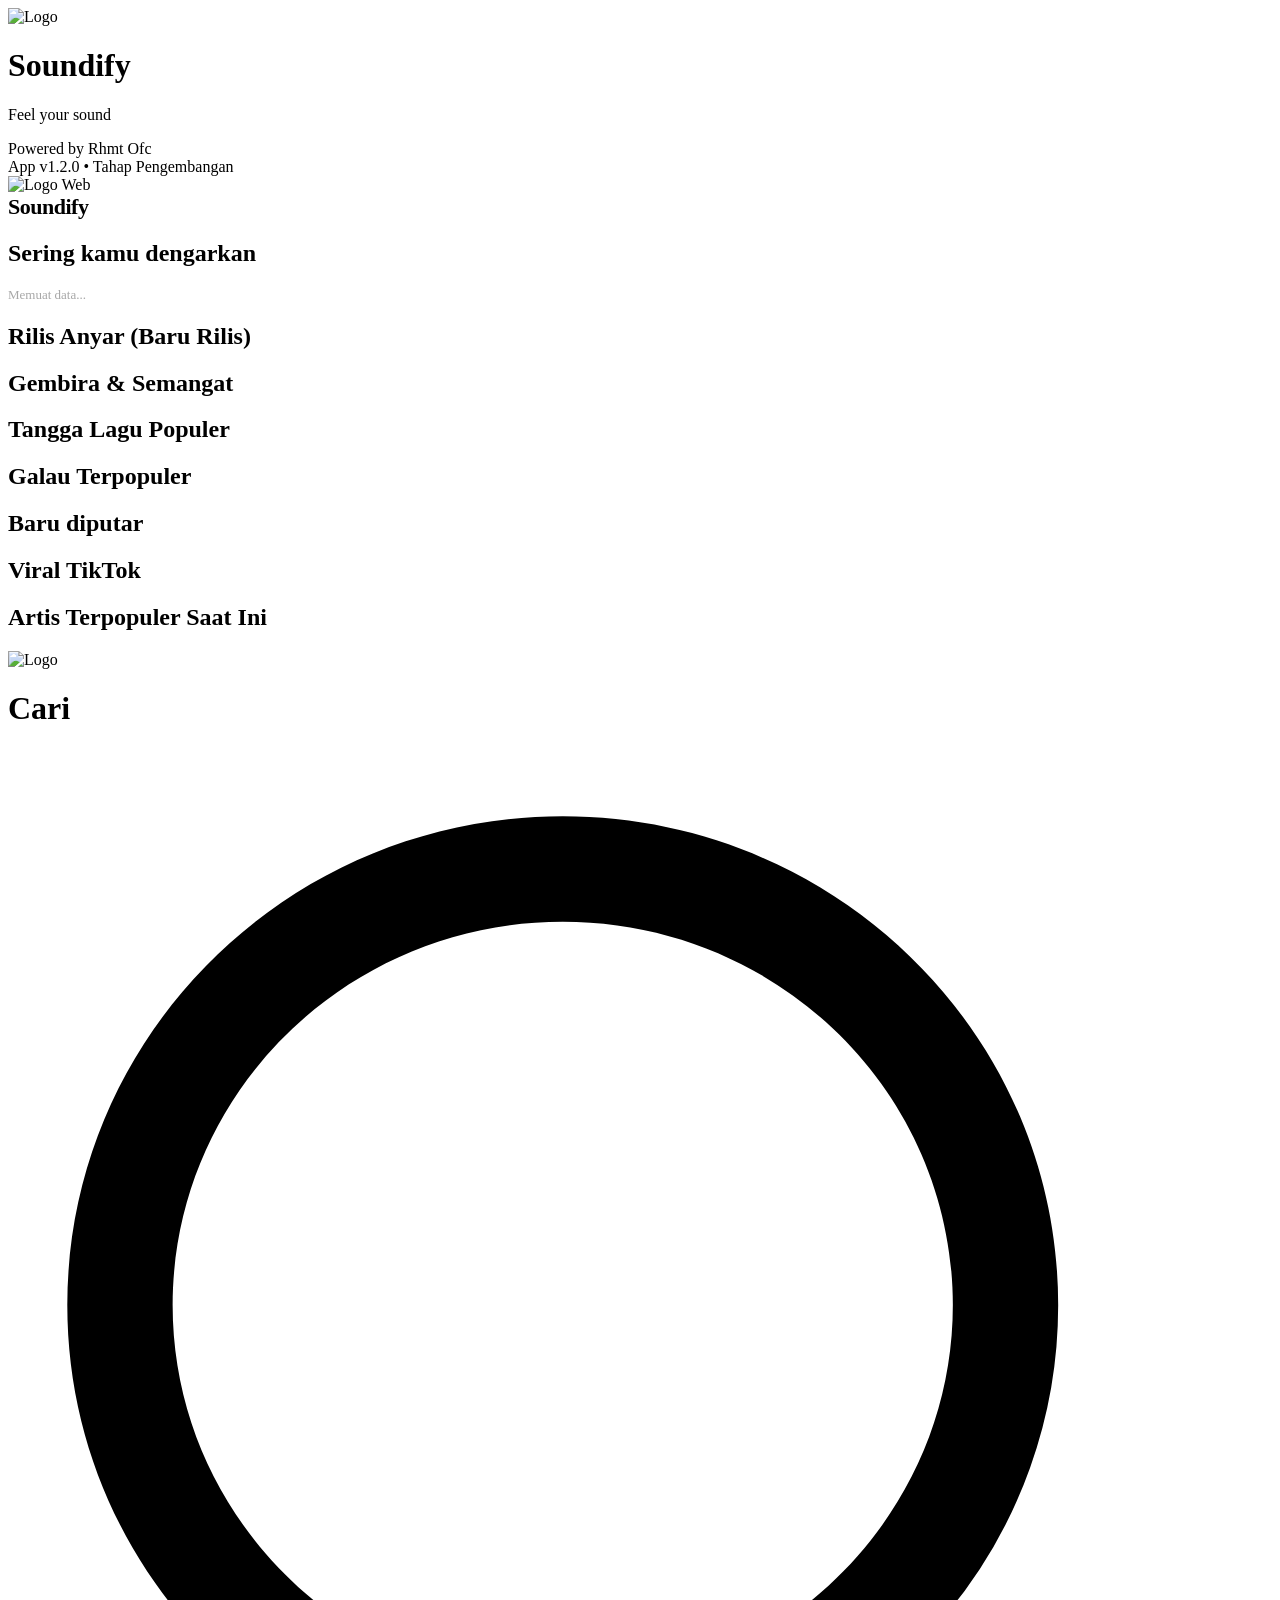
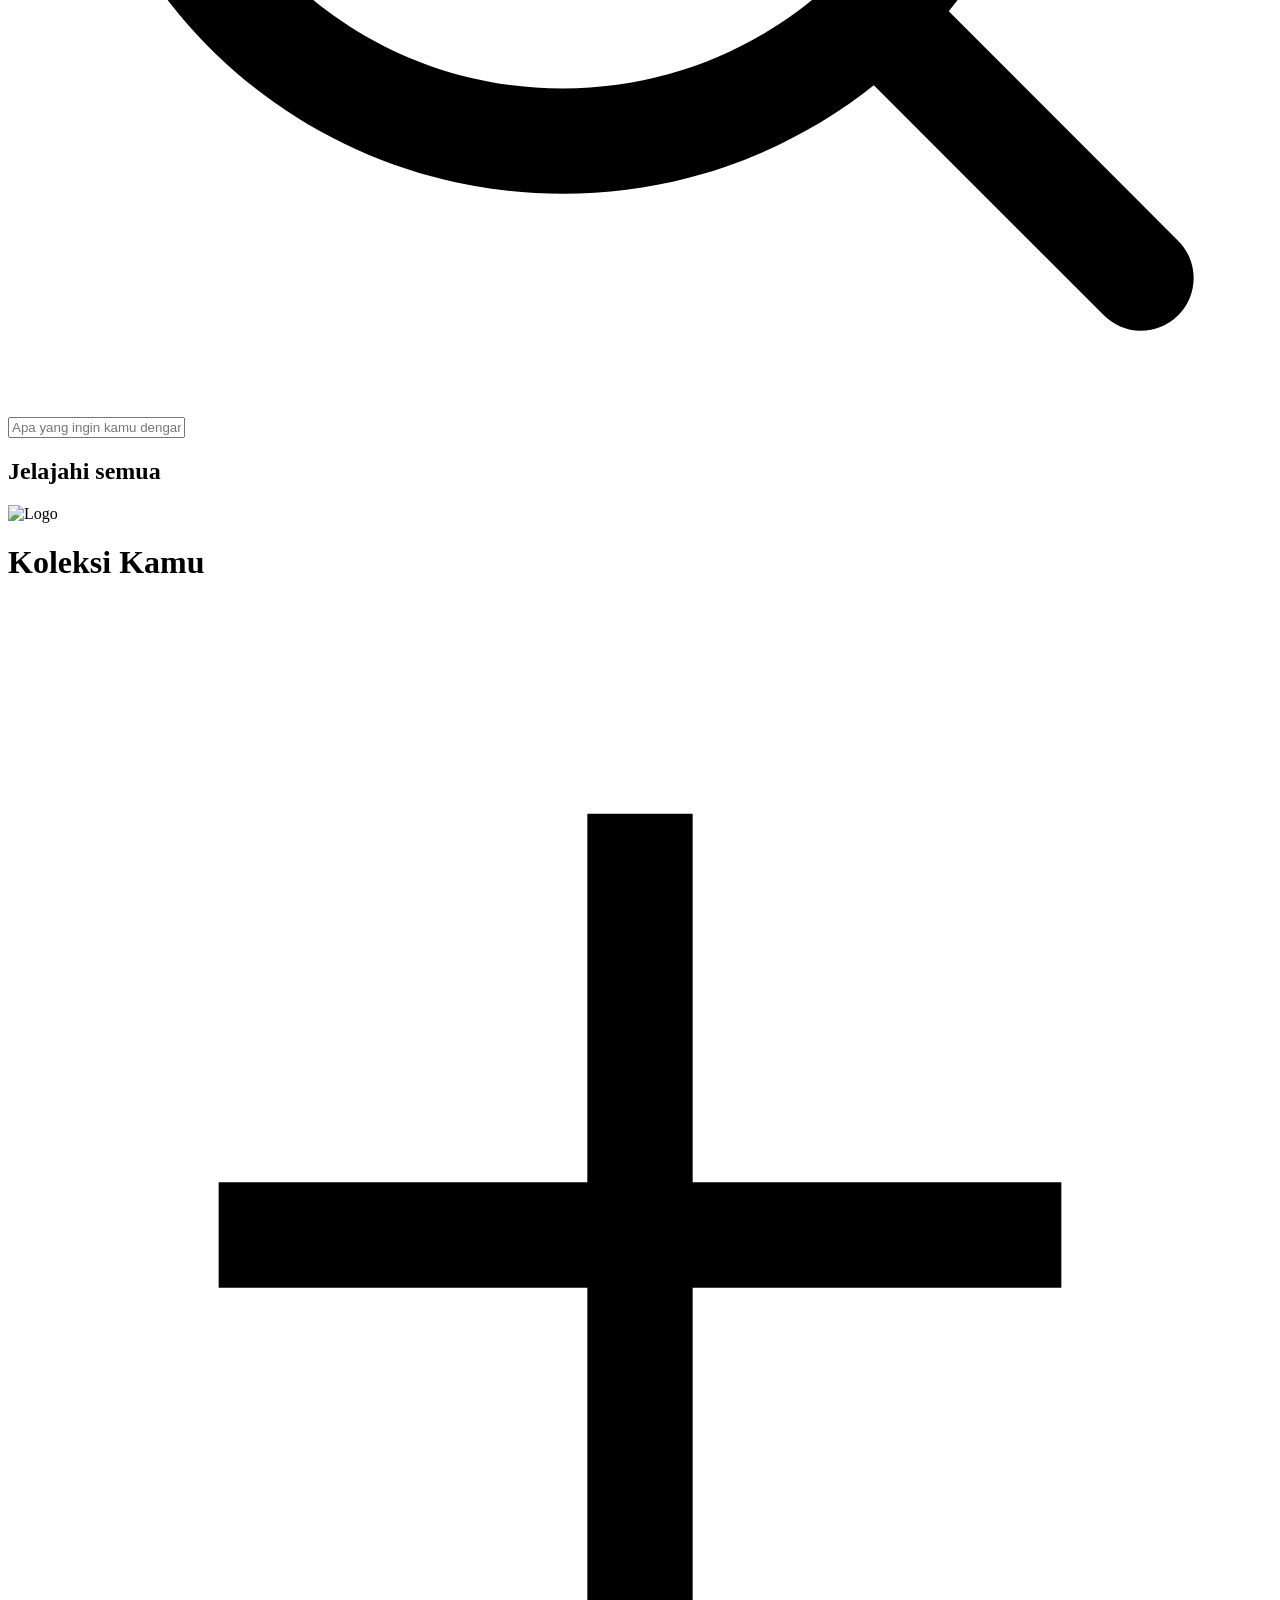
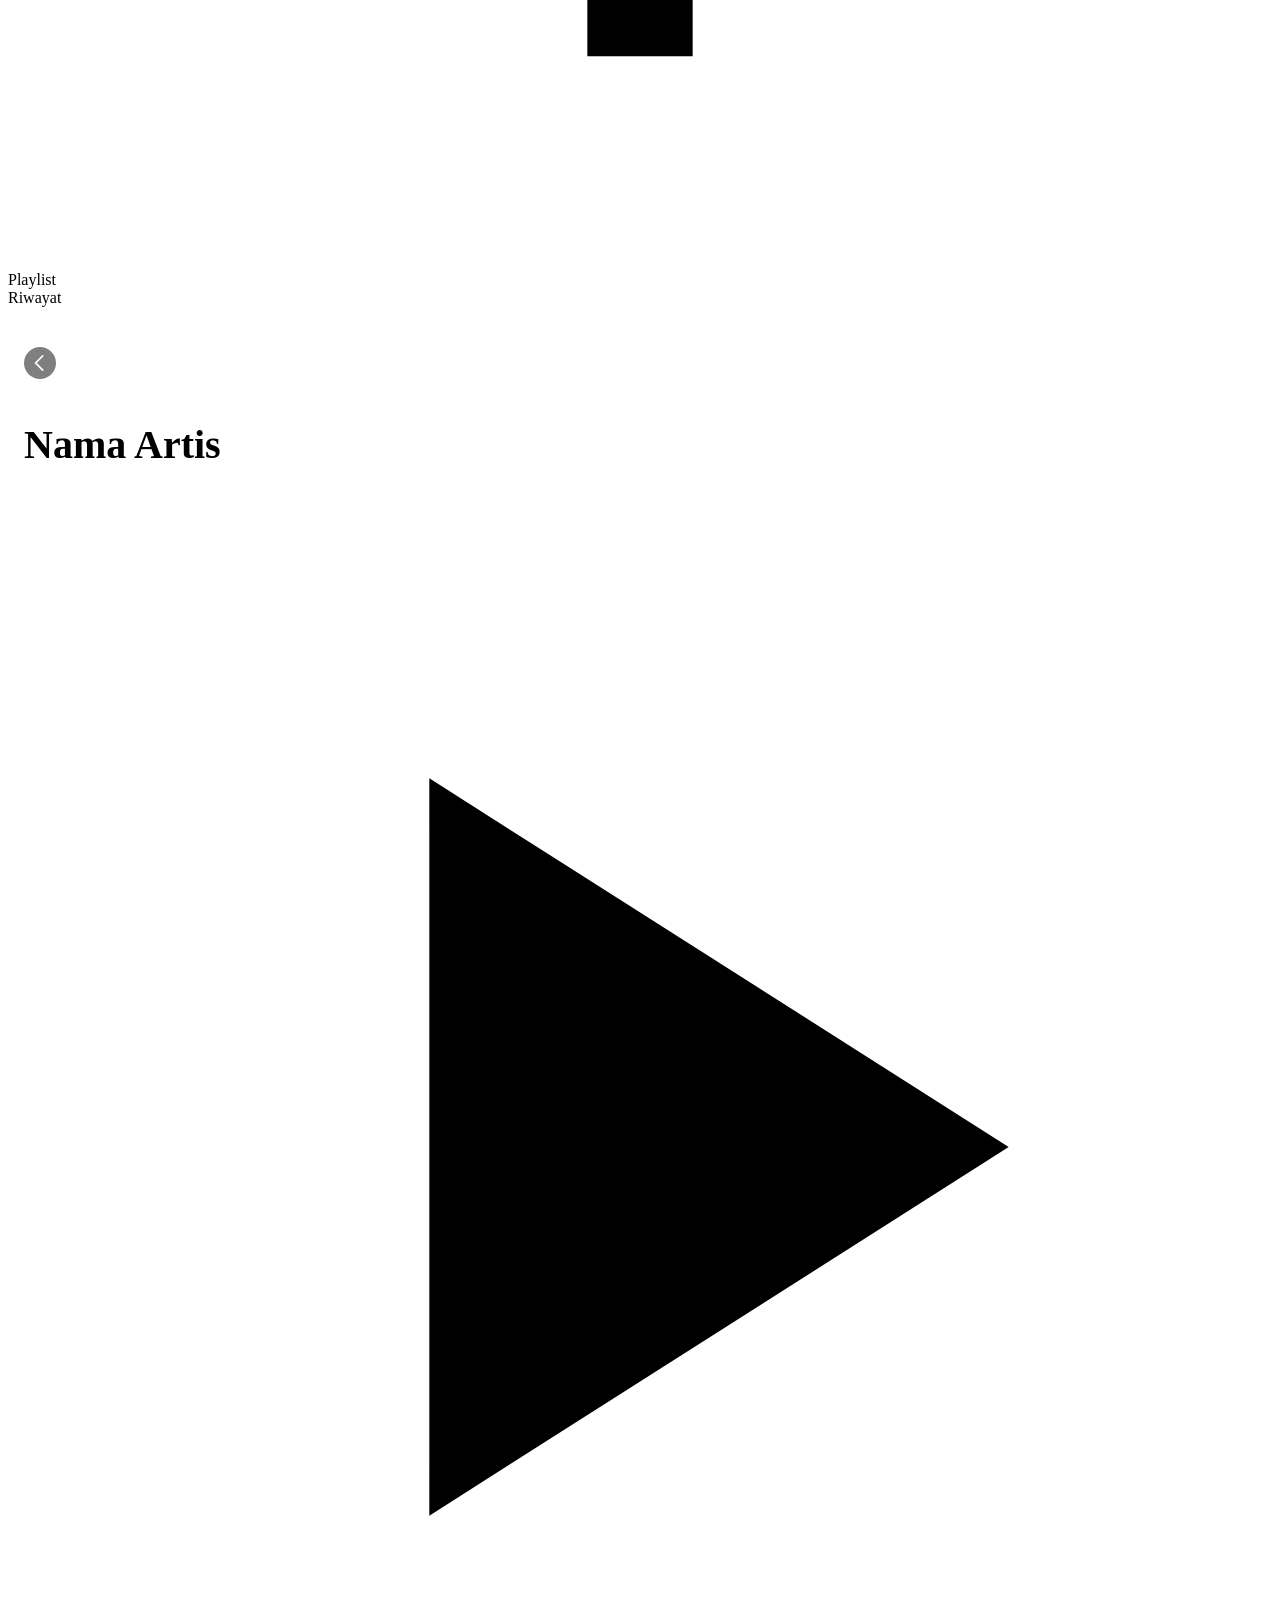
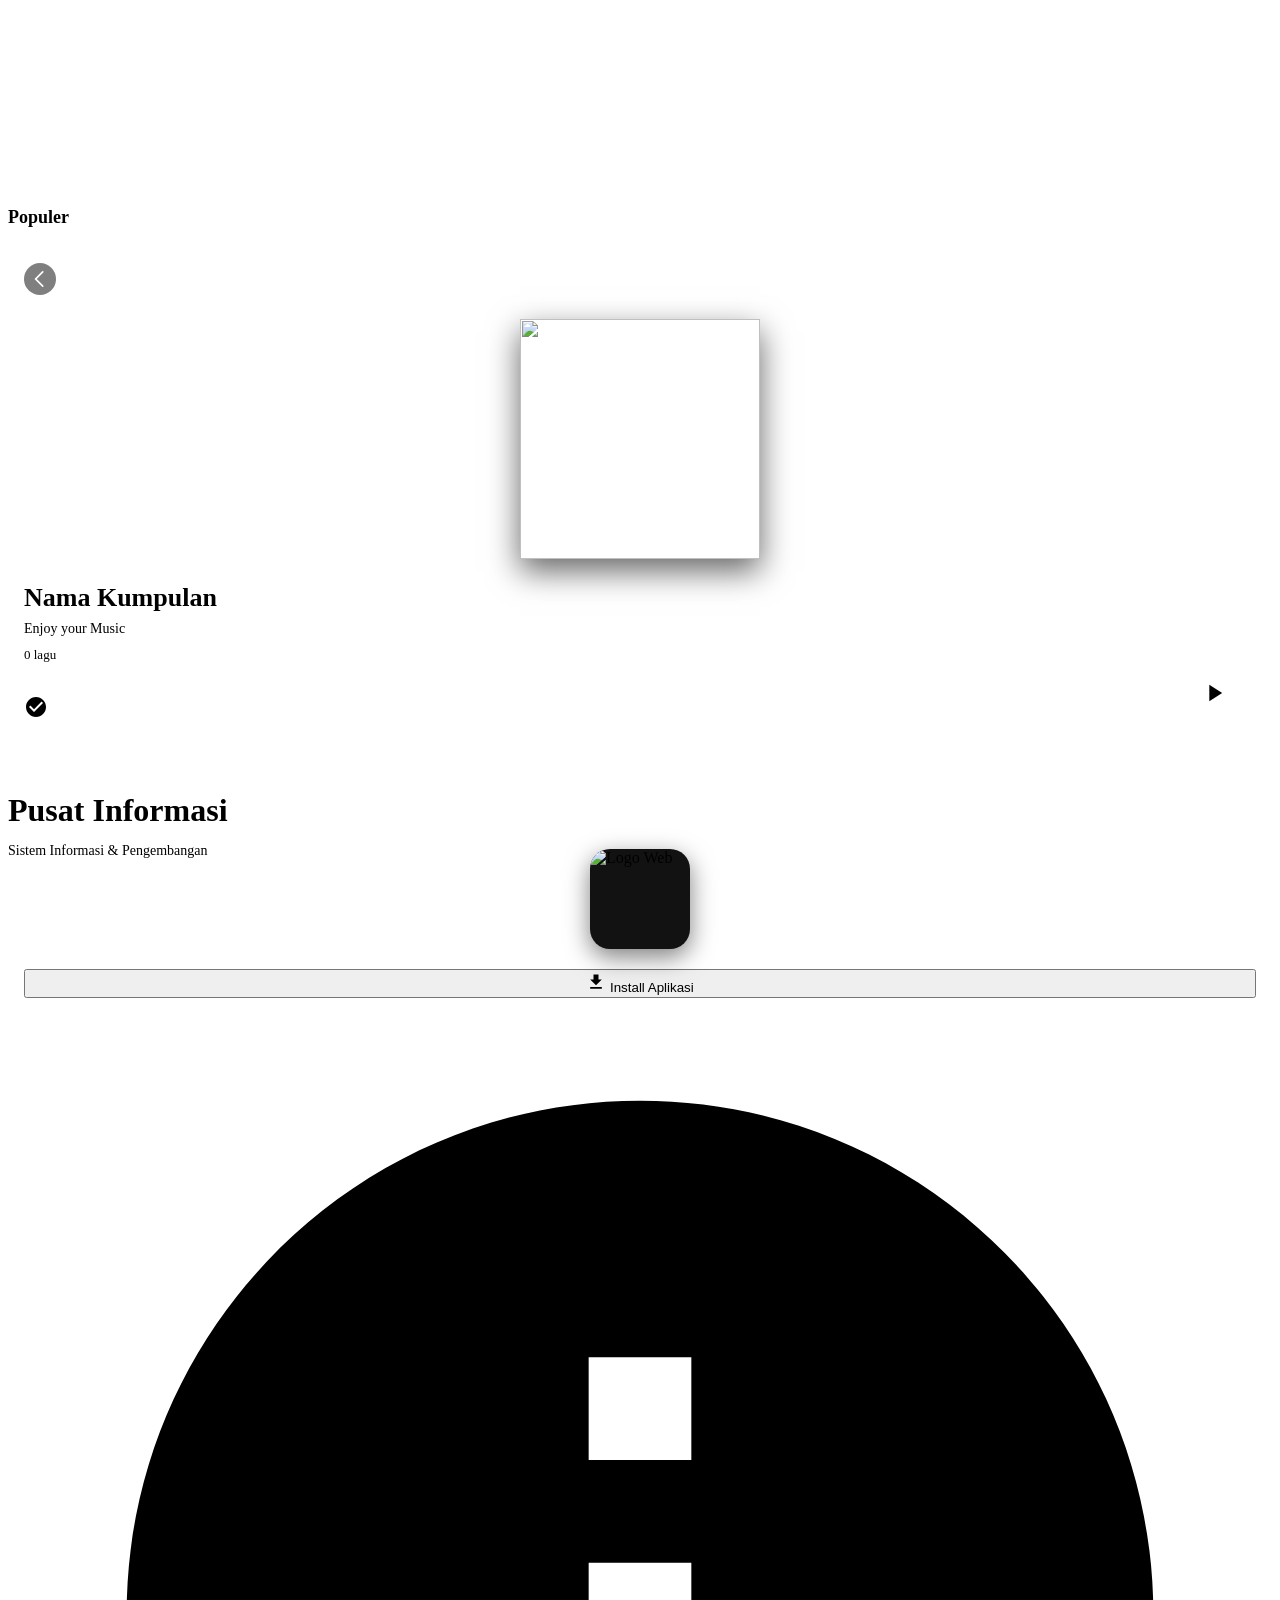
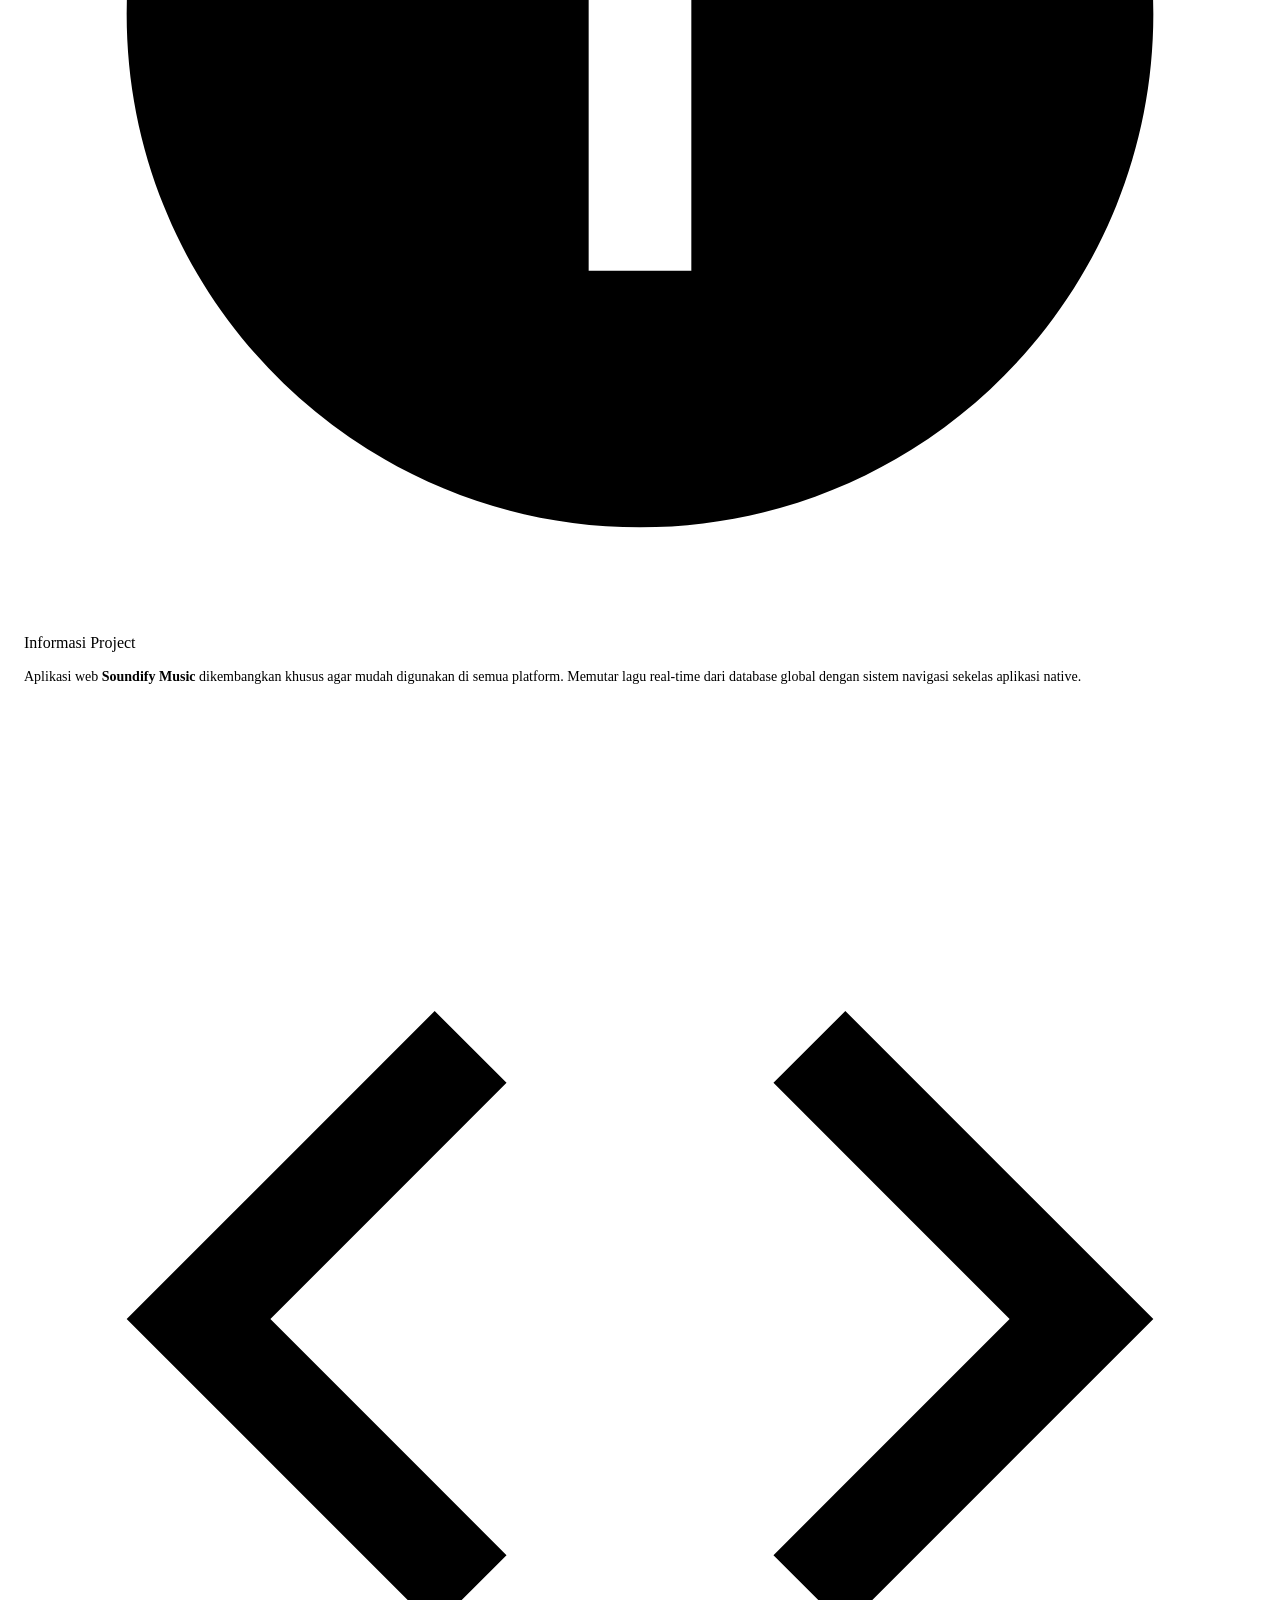
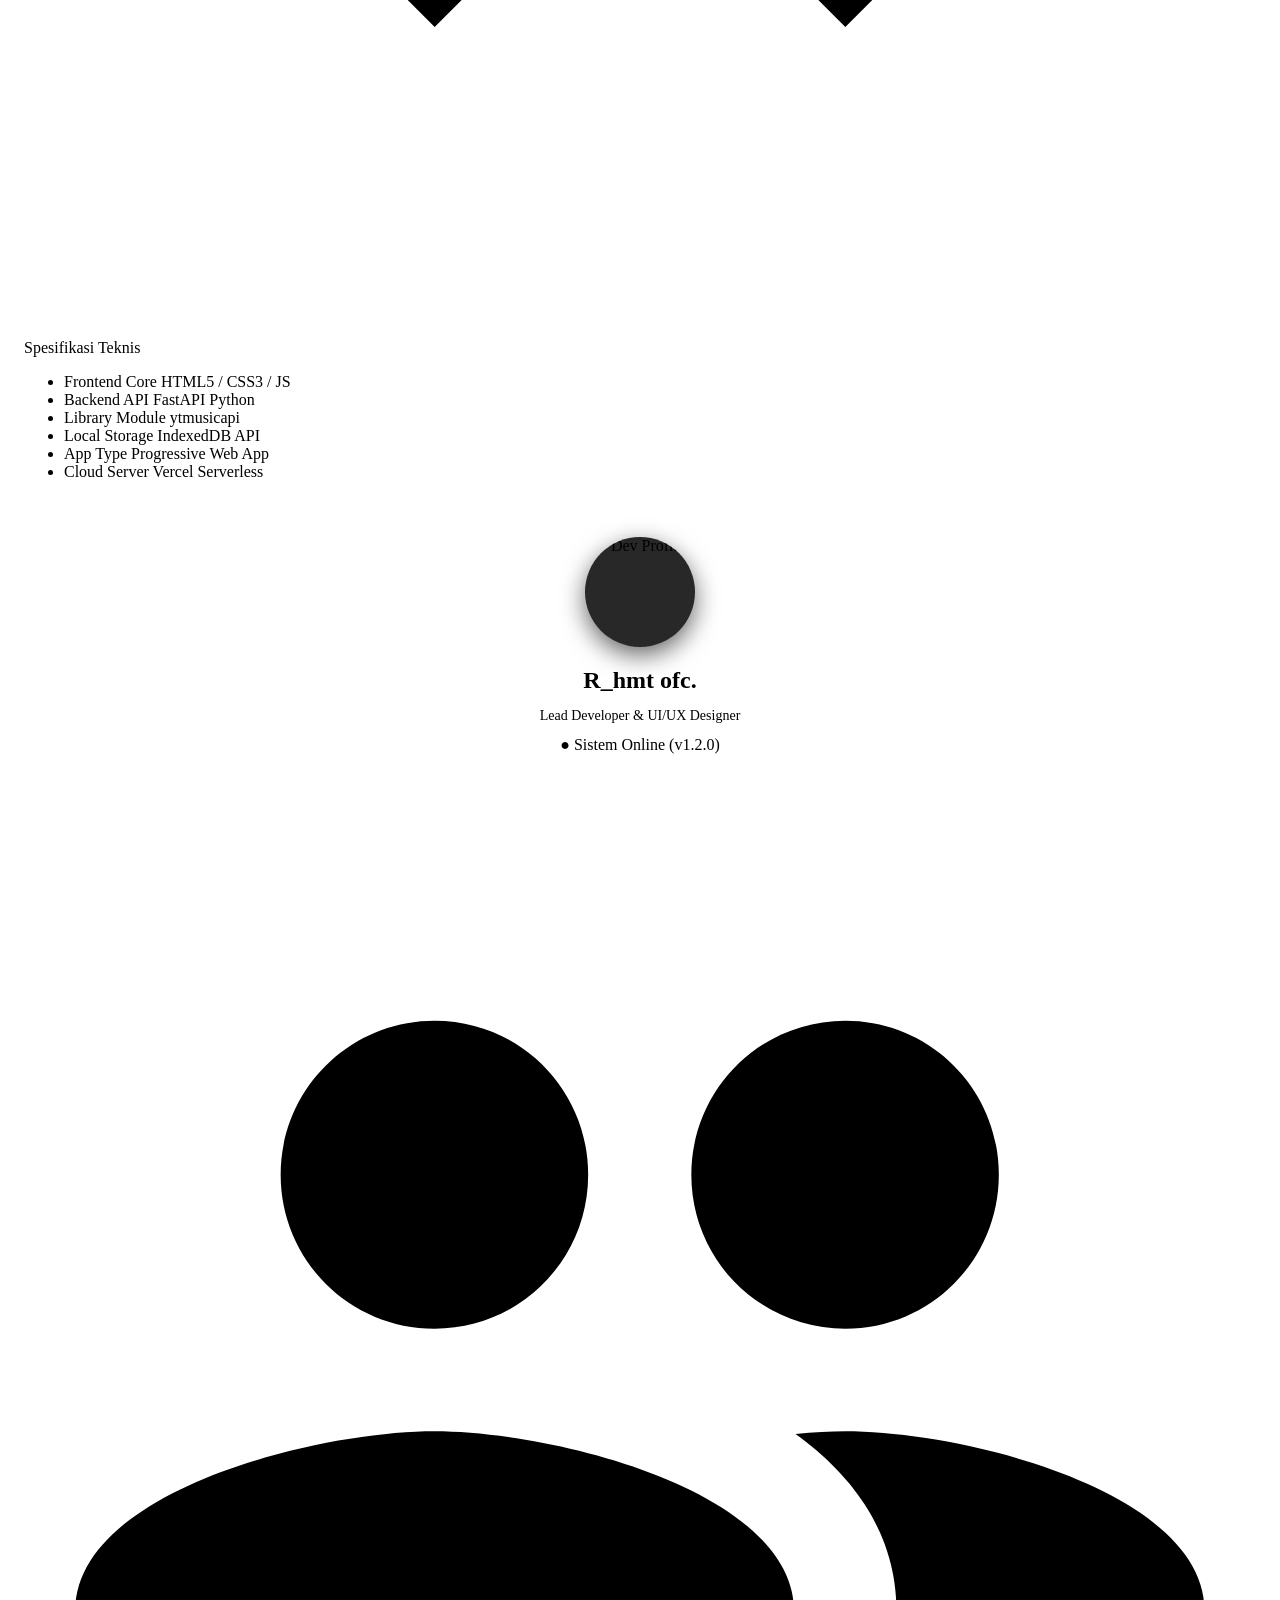
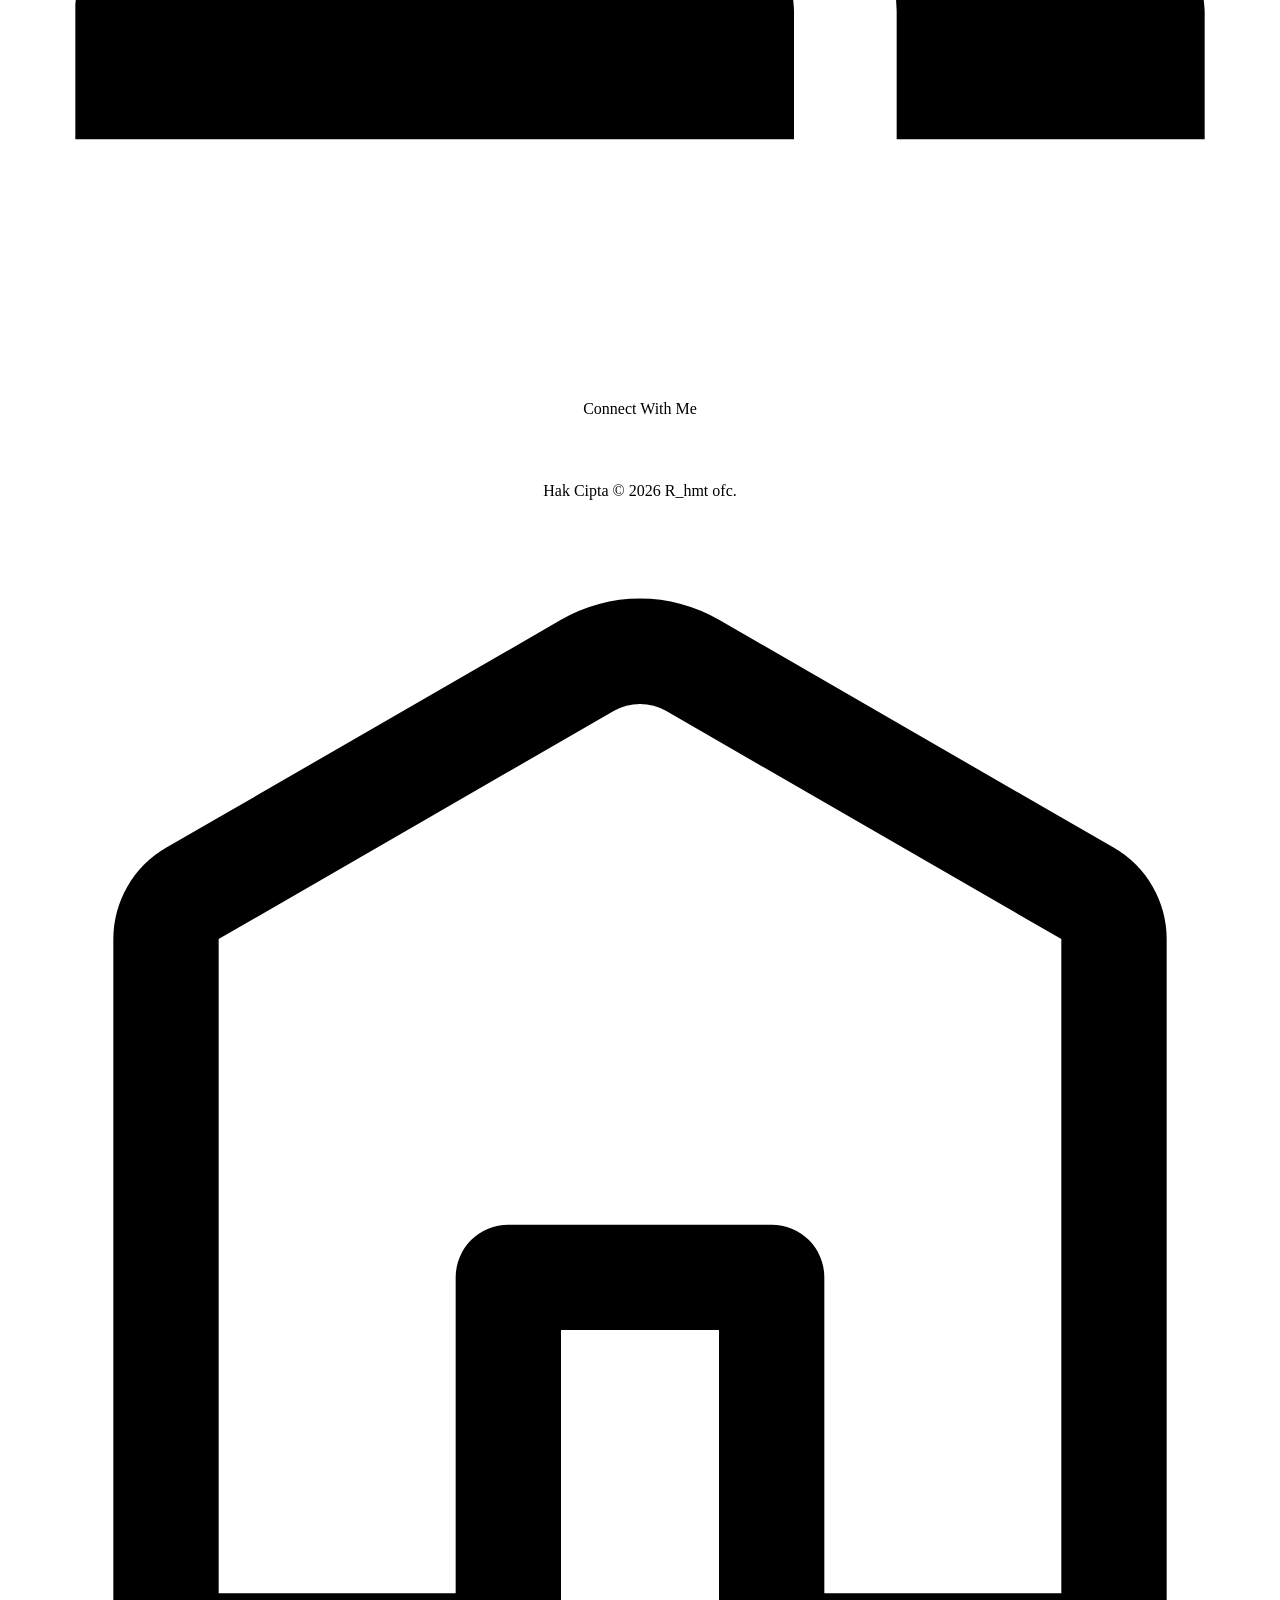
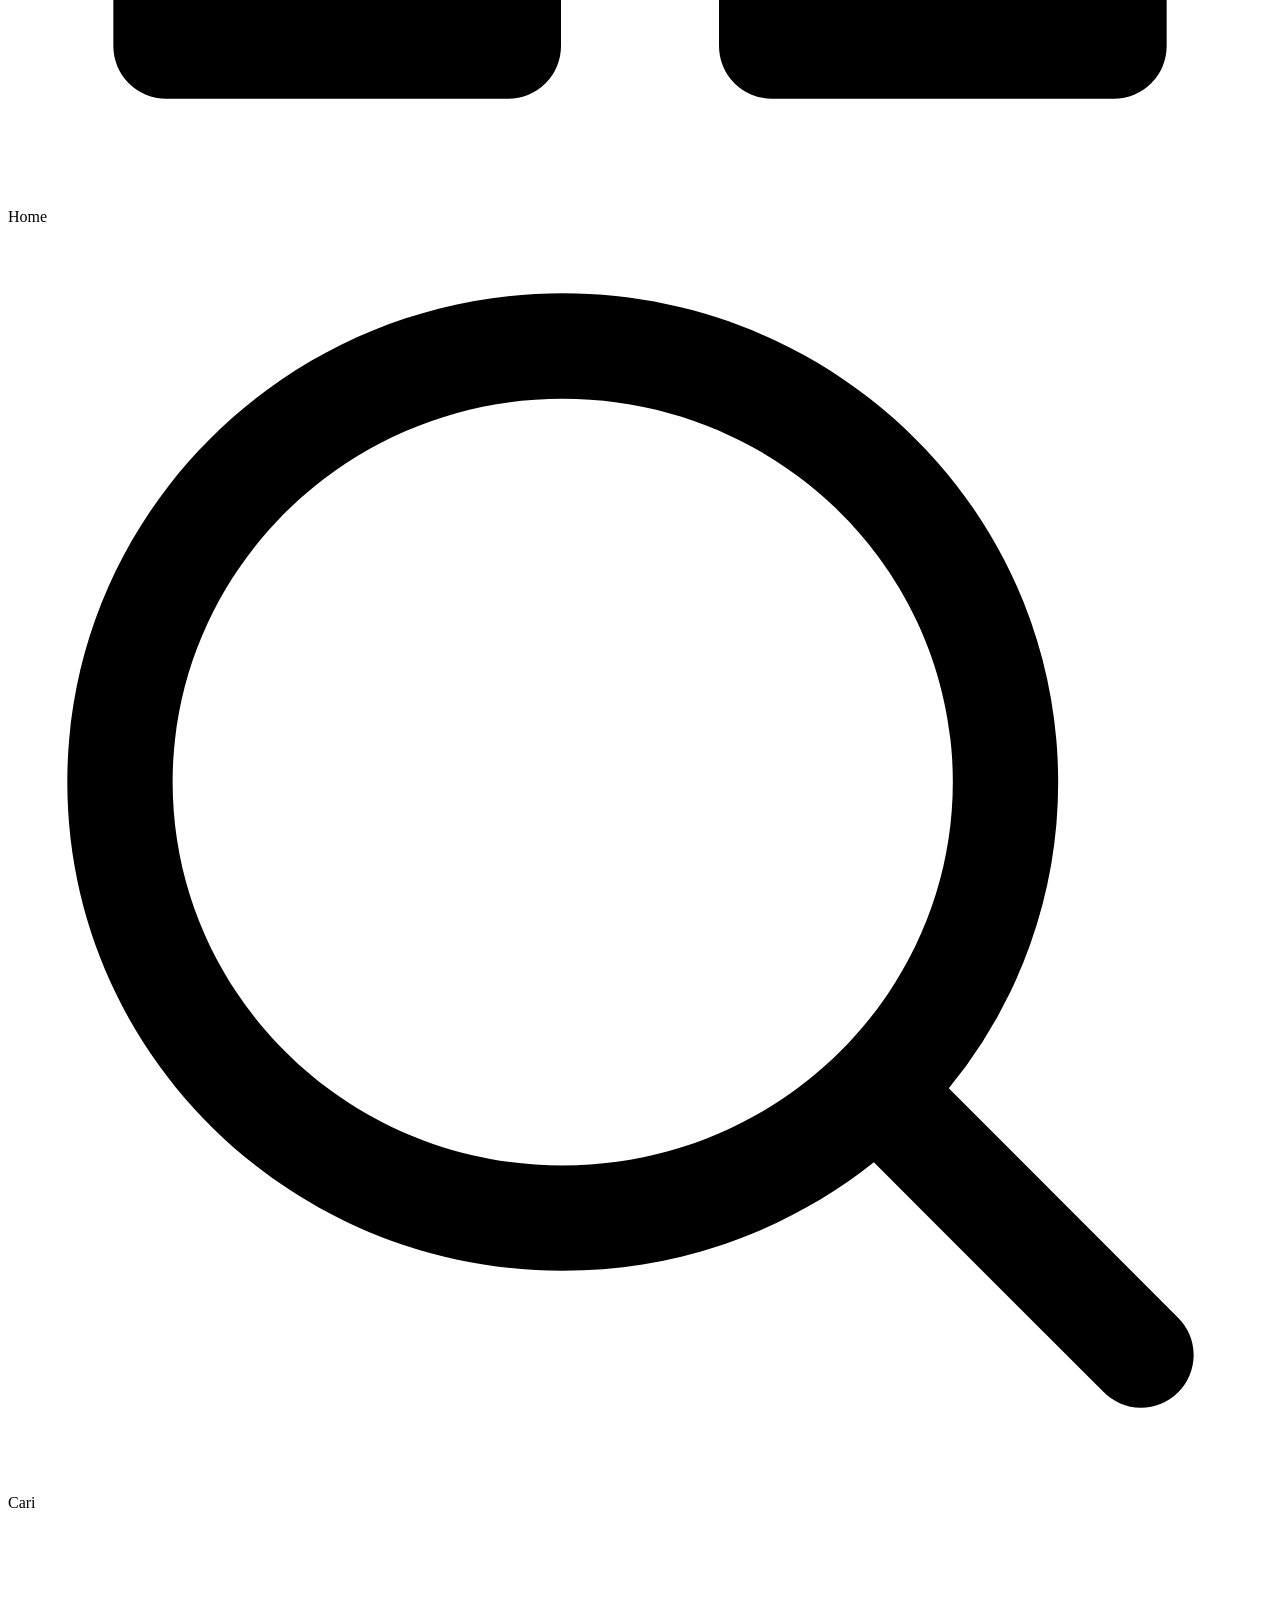
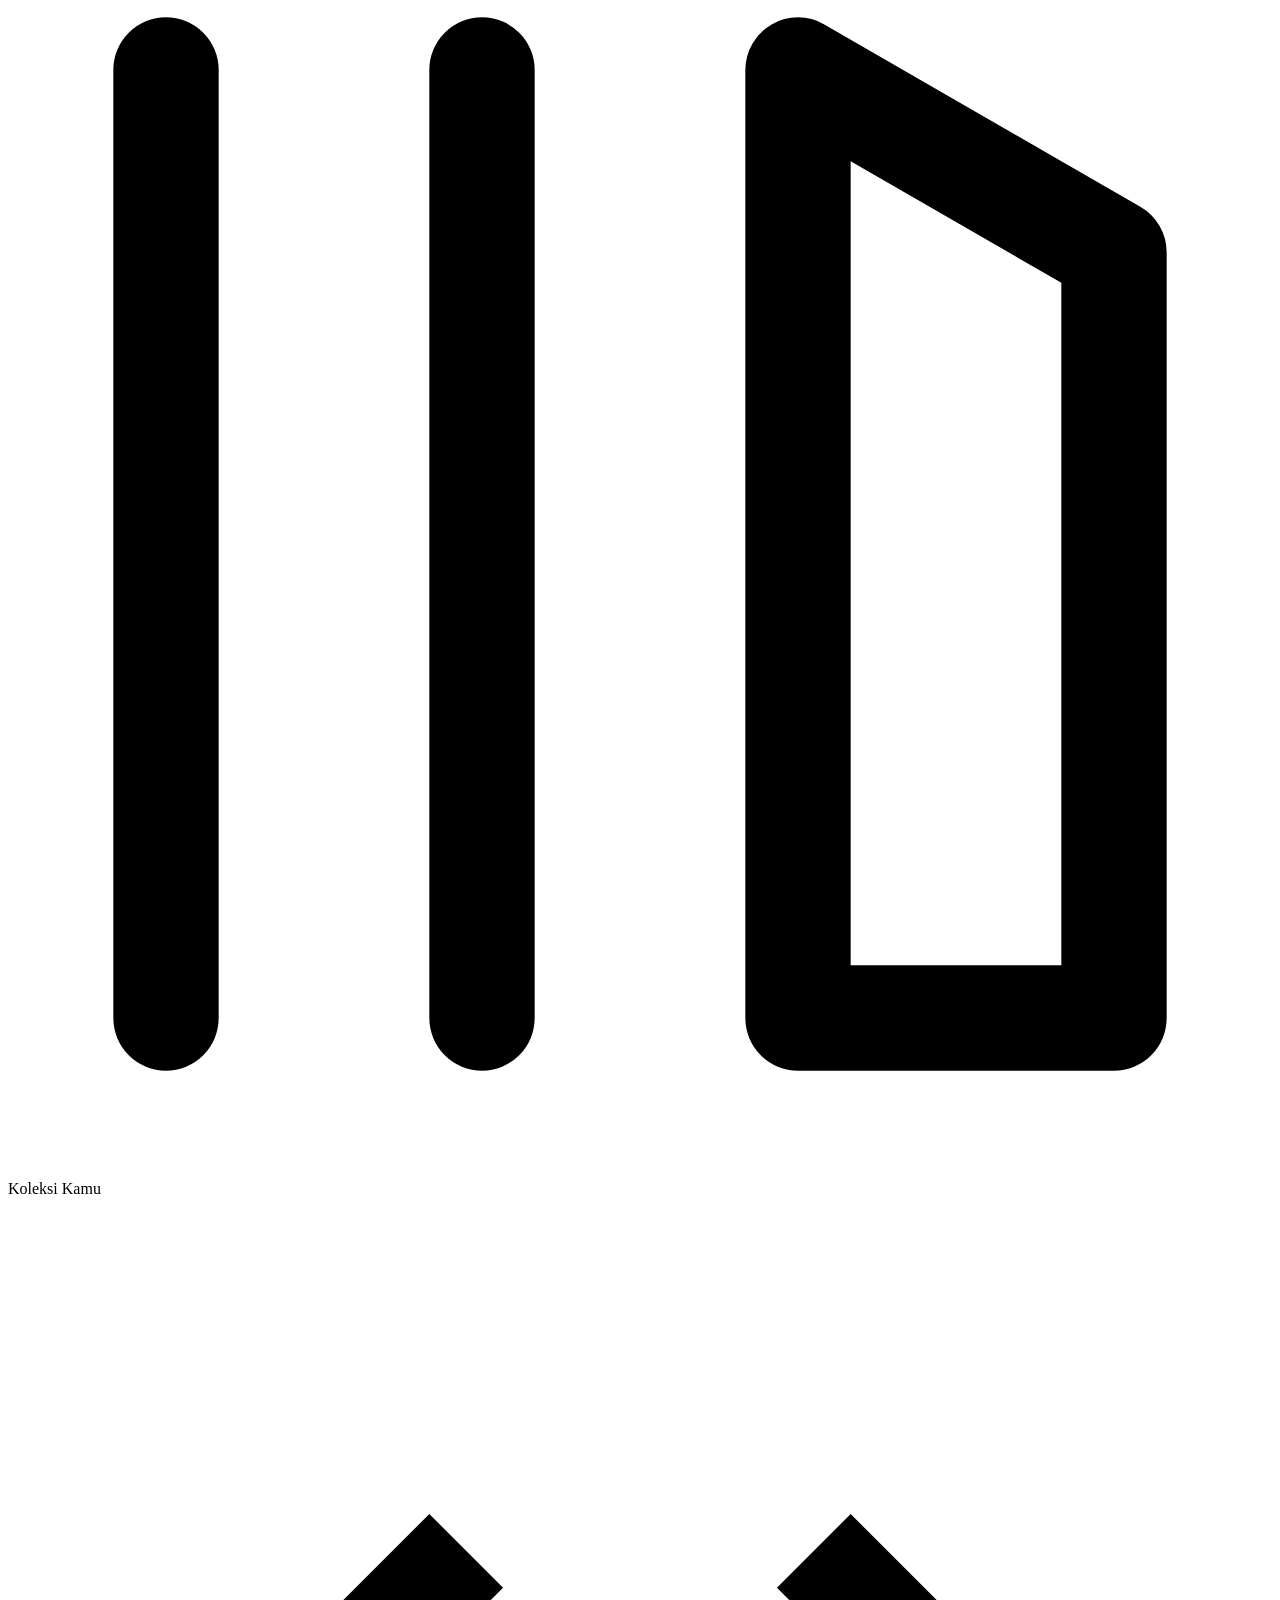
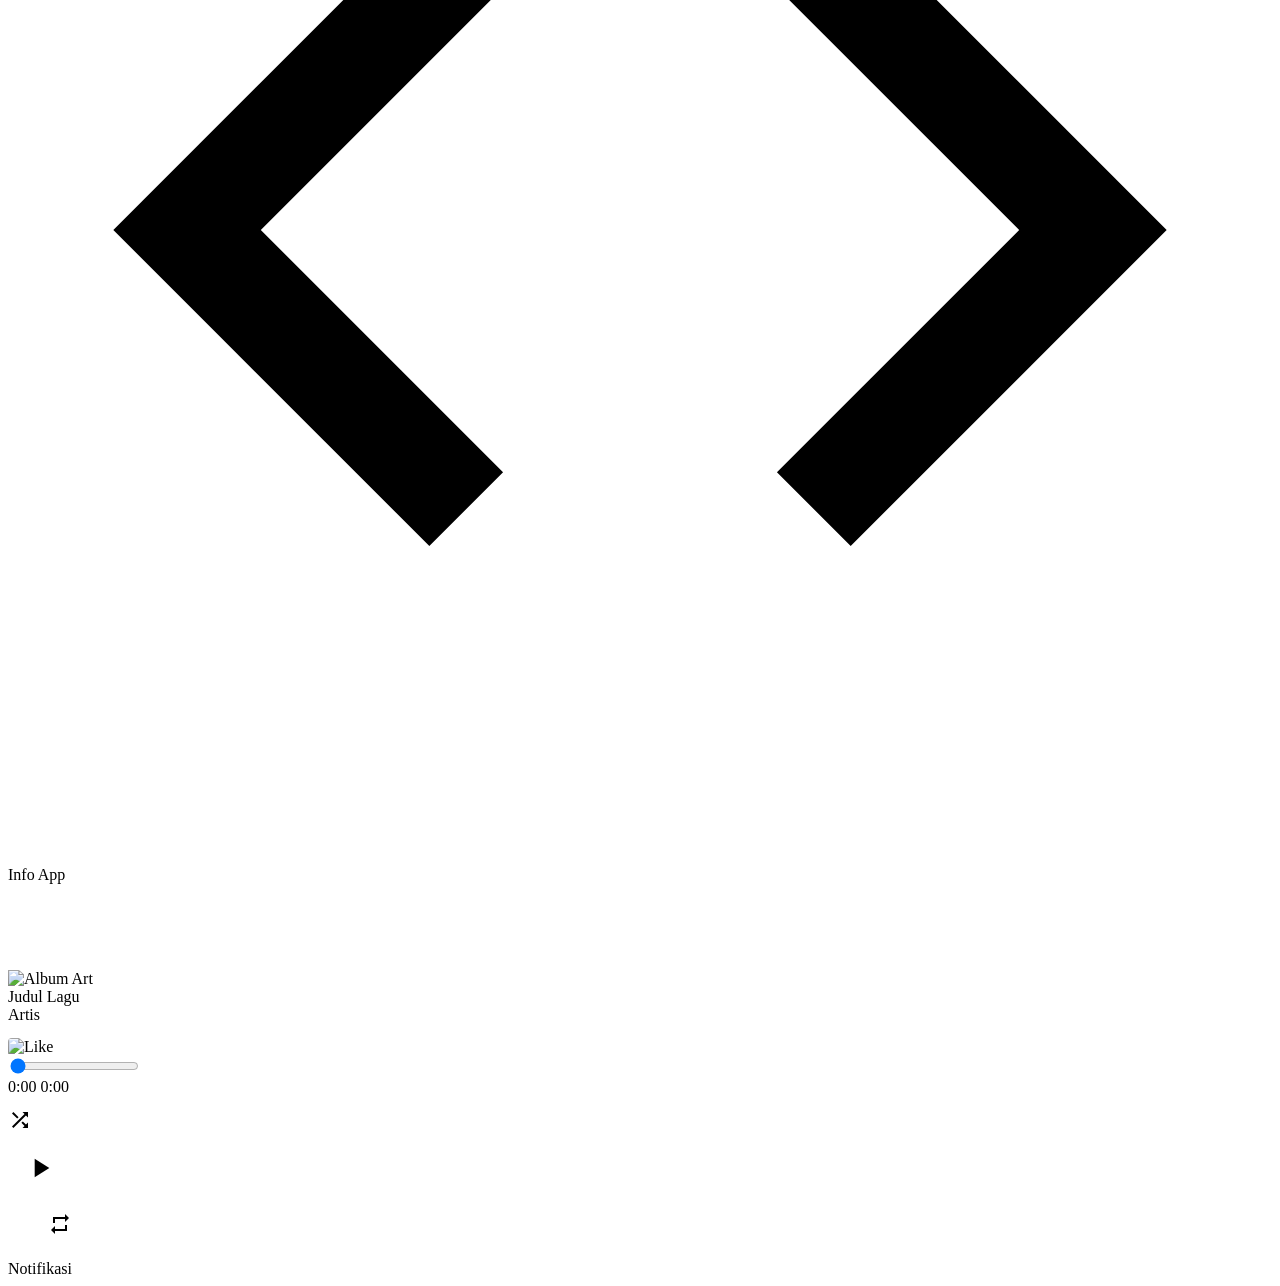
==== public/index.html @ 0ddedc6c "Add files via upload" ====
<!DOCTYPE html>
<html lang="id">
<head>
    <meta charset="UTF-8">
    <meta name="viewport" content="width=device-width, initial-scale=1.0, maximum-scale=1.0, user-scalable=no">
    <title>Soundify - R_hmt ofc.</title>
    <link rel="manifest" href="/manifest.json">
    <meta name="theme-color" content="#121212">
    
    <link rel="icon" type="image/png" href="/Gambar4.png">
    <link rel="shortcut icon" href="/Gambar4.png">
    <link rel="apple-touch-icon" href="/Gambar4.png">
    
    <link rel="stylesheet" href="/style.css">
    <script src="https://www.youtube.com/iframe_api"></script>
</head>
<body>

    <!-- SPLASH SCREEN -->
    <div id="splash-screen">
        <div class="flash"></div>
        <div class="container-splash">
            <div class="logo-area">
                <div class="tech"></div>
                <div class="ring"></div>
                <div class="ring"></div>
                <div class="ring"></div>
                <div class="logo-wrap">
                    <img class="logo" src="https://res.cloudinary.com/dwiozm4vz/image/upload/v1774787285/rsfvlsnmbdnfabk4jwee.png" alt="Logo">
                </div>
            </div>
            <h1><span class="soundi">Soundi</span><span class="fy">fy</span></h1>
            <p>Feel your sound</p>
            <div class="footer-splash">
                Powered by Rhmt Ofc<br>
                App v1.2.0 • Tahap Pengembangan
            </div>
        </div>
    </div>
    <!-- END SPLASH SCREEN -->

    <div id="view-home" class="view-section active">
        <div class="home-header">
            <img src="/Gambar4.png" class="profile-icon" alt="Logo Web">
            <h2 style="margin: 0; font-size: 22px; font-weight: 800; letter-spacing: -0.5px;">Soundify</h2>
        </div>
        
        <div class="section-container"><h2 class="section-title">Sering kamu dengarkan</h2><div class="vertical-list" id="recentList"><div style="color:#a7a7a7; font-size: 13px;">Memuat data...</div></div></div>
        <div class="section-container"><h2 class="section-title">Rilis Anyar (Baru Rilis)</h2><div class="horizontal-scroll" id="rowAnyar"></div></div>
        <div class="section-container"><h2 class="section-title">Gembira & Semangat</h2><div class="horizontal-scroll" id="rowGembira"></div></div>
        <div class="section-container"><h2 class="section-title">Tangga Lagu Populer</h2><div class="horizontal-scroll" id="rowCharts"></div></div>
        <div class="section-container"><h2 class="section-title">Galau Terpopuler</h2><div class="horizontal-scroll" id="rowGalau"></div></div>
        <div class="section-container"><h2 class="section-title">Baru diputar</h2><div class="horizontal-scroll" id="rowBaru"></div></div>
        <div class="section-container"><h2 class="section-title">Viral TikTok</h2><div class="horizontal-scroll" id="rowTiktok"></div></div>
        <div class="section-container"><h2 class="section-title">Artis Terpopuler Saat Ini</h2><div class="horizontal-scroll" id="rowArtists"></div></div>
    </div>

    <div id="view-search" class="view-section">
        <div class="search-header-container">
            <img src="/Gambar4.png" class="profile-icon-search" alt="Logo">
            <h1>Cari</h1>
        </div>
        <div class="search-box-wrapper">
            <svg class="search-icon-input" viewBox="0 0 24 24"><path d="M10.533 1.279c-5.18 0-9.407 4.14-9.407 9.279s4.226 9.279 9.407 9.279c2.234 0 4.29-.77 5.907-2.058l4.353 4.353a1 1 0 101.414-1.414l-4.344-4.344a9.157 9.157 0 002.077-5.816c0-5.14-4.226-9.279-9.407-9.279zm-7.407 9.279c0-4.006 3.302-7.279 7.407-7.279s7.407 3.273 7.407 7.279-3.302 7.279-7.407 7.279-7.407-3.273-7.407-7.279z"></path></svg>
            <input type="text" class="search-box" id="searchInput" placeholder="Apa yang ingin kamu dengarkan?">
        </div>
        <div id="searchCategoriesUI">
            <h2 class="section-title">Jelajahi semua</h2>
            <div class="category-grid" id="categoryGrid"></div>
        </div>
        <div id="searchResultsUI" style="display: none;"><div class="vertical-list" id="searchResults"></div></div>
    </div>

    <div id="view-library" class="view-section">
        <div class="lib-header">
            <div class="lib-header-left">
                <img src="/Gambar4.png" class="profile-icon-search" alt="Logo">
                <h1 class="lib-title">Koleksi Kamu</h1>
            </div>
            <div class="lib-actions">
                <svg viewBox="0 0 24 24" onclick="openCreatePlaylist()"><path d="M11 11V4h2v7h7v2h-7v7h-2v-7H4v-2h7z"></path></svg>
            </div>
        </div>
        <div class="lib-filters"><div class="pill">Playlist</div><div class="pill">Riwayat</div></div>
        <div class="lib-list" id="libraryContainer"></div>
    </div>

    <div id="view-artist" class="view-section">
        <div style="padding: 40px 16px 20px; background: linear-gradient(to bottom, #4a4a4a, var(--bg-base)); display: flex; flex-direction: column; gap: 16px;">
            <button class="back-btn" onclick="switchView('home')" style="background: rgba(0,0,0,0.5); border: none; color: white; width: 32px; height: 32px; border-radius: 50%; display: flex; justify-content: center; align-items: center; cursor: pointer;">
                <svg viewBox="0 0 24 24" style="fill:white; width:20px; height:20px;"><path d="M15.957 2.793a1 1 0 010 1.414L8.164 12l7.793 7.793a1 1 0 11-1.414 1.414L5.336 12l9.207-9.207a1 1 0 011.414 0z"></path></svg>
            </button>
            <h1 id="artistNameDisplay" style="font-size: 40px; font-weight: 800;">Nama Artis</h1>
        </div>
        <div class="play-pause-btn artist-play-btn" onclick="playFirstArtistTrack()">
            <svg viewBox="0 0 24 24"><path d="M8 5v14l11-7z"></path></svg>
        </div>
        <div class="section-container" style="margin-top: 24px;">
            <h2 class="section-title" style="font-size: 18px;">Populer</h2>
            <div class="vertical-list" id="artistTracksContainer"></div>
        </div>
    </div>

    <div id="view-playlist" class="view-section">
        <div style="padding: 20px 16px; background: linear-gradient(to bottom, #4a4a4a, var(--bg-base));">
            <button class="back-btn" onclick="switchView('library')" style="background: rgba(0,0,0,0.5); border: none; color: white; width: 32px; height: 32px; border-radius: 50%; display: flex; justify-content: center; align-items: center; cursor: pointer;">
                <svg viewBox="0 0 24 24" style="fill:white; width:20px; height:20px;"><path d="M15.957 2.793a1 1 0 010 1.414L8.164 12l7.793 7.793a1 1 0 11-1.414 1.414L5.336 12l9.207-9.207a1 1 0 011.414 0z"></path></svg>
            </button>
            <div style="display: flex; justify-content: center; margin: 24px 0;">
                <img id="playlistImageDisplay" src="" style="width: 240px; height: 240px; object-fit: cover; box-shadow: 0 12px 30px rgba(0,0,0,0.6);">
            </div>
            <h1 id="playlistNameDisplay" style="font-size: 26px; font-weight: 700; text-align: left; margin-bottom: 8px;">Nama Kumpulan</h1>
            <div style="font-size: 14px; color: var(--text-sub); margin-bottom: 10px;">Enjoy your Music</div>
            <div id="playlistStatsDisplay" style="font-size: 13px; color: var(--text-sub);">0 lagu</div>
            
            <div style="display: flex; justify-content: space-between; align-items: center; margin-top: 16px;">
                <div style="display: flex; gap: 20px; align-items: center;">
                    <svg style="width:24px; height:24px; fill:var(--spotify-green);" viewBox="0 0 24 24"><path d="M12 2C6.48 2 2 6.48 2 12s4.48 10 10 10 10-4.48 10-10S17.52 2 12 2zm-2 15l-5-5 1.41-1.41L10 14.17l7.59-7.59L19 8l-9 9z"></path></svg>
                </div>
                <div style="display: flex; gap: 20px; align-items: center;">
                    <div class="play-pause-btn" style="width: 56px; height: 56px;" onclick="playFirstPlaylistTrack()">
                        <svg viewBox="0 0 24 24" style="fill: black; width: 28px; height: 28px;"><path d="M8 5v14l11-7z"></path></svg>
                    </div>
                </div>
            </div>
        </div>
        <div class="section-container" style="margin-top: 0; padding-top: 16px;">
            <div class="vertical-list" id="playlistTracksContainer"></div>
        </div>
    </div>

    <div id="view-developer" class="view-section">
        <div class="dev-hero">
            <h1 style="font-size: 32px; font-weight: 800; margin-bottom: 8px;">Pusat Informasi</h1>
            <p style="color: var(--text-sub); font-size: 14px; margin-bottom: 20px;">Sistem Informasi & Pengembangan</p>
        </div>

        <div class="section-container" style="padding: 0 16px; display: flex; flex-direction: column; align-items: center; margin-top: -30px;">
            
            <!-- Logo Sebelum Install -->
            <img src="/Gambar4.png" alt="Logo Web" style="width: 100px; height: 100px; border-radius: 20px; box-shadow: 0 8px 24px rgba(0,0,0,0.5); position: relative; z-index: 2; margin-bottom: 20px; background: #121212; object-fit: cover;">
            
            <button id="installAppBtn" class="dev-cta-btn install-pwa-btn" style="width: 100%;">
                <svg viewBox="0 0 24 24" style="width:20px; height:20px; fill:black;"><path d="M19 9h-4V3H9v6H5l7 7 7-7zM5 18v2h14v-2H5z"></path></svg>
                Install Aplikasi
            </button>

            <!-- INFORMASI PROJECT LENGKAP -->
            <div class="dev-card" style="width: 100%;">
                <div class="dev-card-title">
                    <svg viewBox="0 0 24 24"><path d="M12 2C6.48 2 2 6.48 2 12s4.48 10 10 10 10-4.48 10-10S17.52 2 12 2zm1 15h-2v-6h2v6zm0-8h-2V7h2v2z"></path></svg>
                    Informasi Project
                </div>
                <p style="color: var(--text-sub); font-size: 14px; line-height: 1.6;">
                    Aplikasi web <b>Soundify Music</b> dikembangkan khusus agar mudah digunakan di semua platform. Memutar lagu real-time dari database global dengan sistem navigasi sekelas aplikasi native.
                </p>
            </div>

            <div class="dev-card" style="width: 100%;">
                <div class="dev-card-title">
                    <svg viewBox="0 0 24 24"><path d="M9.4 16.6L4.8 12l4.6-4.6L8 6l-6 6 6 6 1.4-1.4zm5.2 0l4.6-4.6-4.6-4.6L16 6l6 6-6 6-1.4-1.4z"></path></svg>
                    Spesifikasi Teknis
                </div>
                <ul class="dev-list">
                    <li><span class="label">Frontend Core</span> <span class="value">HTML5 / CSS3 / JS</span></li>
                    <li><span class="label">Backend API</span> <span class="value">FastAPI Python</span></li>
                    <li><span class="label">Library Module</span> <span class="value">ytmusicapi</span></li>
                    <li><span class="label">Local Storage</span> <span class="value">IndexedDB API</span></li>
                    <li><span class="label">App Type</span> <span class="value">Progressive Web App</span></li>
                    <li><span class="label">Cloud Server</span> <span class="value">Vercel Serverless</span></li>
                </ul>
            </div>

            <!-- Area Profil Dev di Bawah & Sosmed Lengkap -->
            <div style="text-align: center; margin-top: 40px; width: 100%;">
                <img src="/Gambar 3.jpg" class="dev-profile-pic" alt="Dev Profile" style="width: 110px; height: 110px; border-radius: 50%; border: 4px solid var(--bg-base); box-shadow: 0 8px 24px rgba(0,0,0,0.6); object-fit: cover; margin: 0 auto 16px; display: block; background: #282828;">
                <h2 style="font-size: 24px; font-weight: 700; margin-bottom: 4px;">R_hmt ofc.</h2>
                <p style="color: var(--text-sub); font-size: 14px; margin-bottom: 12px;">Lead Developer & UI/UX Designer</p>
                <div class="dev-badge">● Sistem Online (v1.2.0)</div>
                
                <div class="dev-card" style="width: 100%; margin-top: 10px; padding-bottom: 24px;">
                    <div class="dev-card-title" style="justify-content: center;">
                        <svg viewBox="0 0 24 24"><path d="M16 11c1.66 0 2.99-1.34 2.99-3S17.66 5 16 5c-1.66 0-3 1.34-3 3s1.34 3 3 3zm-8 0c1.66 0 2.99-1.34 2.99-3S9.66 5 8 5C6.34 5 5 6.34 5 8s1.34 3 3 3zm0 2c-2.33 0-7 1.17-7 3.5V19h14v-2.5c0-2.33-4.67-3.5-7-3.5zm8 0c-.29 0-.62.02-.97.05 1.16.84 1.97 1.97 1.97 3.45V19h6v-2.5c0-2.33-4.67-3.5-7-3.5z"></path></svg>
                        Connect With Me
                    </div>
                    <div style="display: flex; justify-content: center; gap: 16px; margin-top: 16px;">
                        <!-- WA -->
                        <a href="https://whatsapp.com/channel/0029VbBjyjlJ93wa6hwSWa0p" target="_blank" class="social-icon">
                            <svg viewBox="0 0 24 24" style="fill:white; width:20px; height:20px;"><path d="M17.472 14.382c-.297-.149-1.758-.867-2.03-.967-.273-.099-.471-.148-.67.15-.197.297-.767.966-.94 1.164-.173.199-.347.223-.644.075-.297-.15-1.255-.463-2.39-1.475-.888-.788-1.489-1.761-1.663-2.06-.173-.297-.018-.458.13-.606.134-.133.298-.347.446-.52.149-.174.198-.298.298-.497.099-.198.05-.371-.025-.52-.075-.149-.669-1.612-.916-2.207-.242-.579-.487-.5-.669-.51-.173-.008-.371-.01-.57-.01-.198 0-.52.074-.792.372-.272.297-1.04 1.016-1.04 2.479 0 1.462 1.065 2.875 1.213 3.074.149.198 2.096 3.2 5.077 4.487.709.306 1.262.489 1.694.625.712.227 1.36.195 1.871.118.571-.085 1.758-.719 2.006-1.413.248-.694.248-1.289.173-1.413-.074-.124-.272-.198-.57-.347m-5.421 7.403h-.004a9.87 9.87 0 01-5.031-1.378l-.361-.214-3.741.982.998-3.648-.235-.374a9.86 9.86 0 01-1.51-5.26c.001-5.45 4.436-9.884 9.888-9.884 2.64 0 5.122 1.03 6.988 2.898a9.825 9.825 0 012.893 6.994c-.003 5.45-4.437 9.884-9.885 9.884m8.413-18.297A11.815 11.815 0 0012.05 0C5.495 0 .16 5.335.157 11.892c0 2.096.547 4.142 1.588 5.945L.057 24l6.305-1.654a11.882 11.882 0 005.683 1.448h.005c6.554 0 11.89-5.335 11.893-11.893a11.821 11.821 0 00-3.48-8.413z"></path></svg>
                        </a>
                        <!-- IG -->
                        <a href="https://www.instagram.com/rahmt_nhw?igsh=MWQwcnB3bTA2ZnVidg==" target="_blank" class="social-icon">
                            <svg viewBox="0 0 24 24" style="fill:white; width:20px; height:20px;"><path d="M7.8 2h8.4C19.4 2 22 4.6 22 7.8v8.4a5.8 5.8 0 0 1-5.8 5.8H7.8C4.6 22 2 19.4 2 16.2V7.8A5.8 5.8 0 0 1 7.8 2m-.2 2A3.6 3.6 0 0 0 4 7.6v8.8C4 18.39 5.61 20 7.6 20h8.8a3.6 3.6 0 0 0 3.6-3.6V7.6C20 5.61 18.39 4 16.4 4H7.6m9.65 1.5a1.25 1.25 0 0 1 1.25 1.25A1.25 1.25 0 0 1 17.25 8 1.25 1.25 0 0 1 16 6.75a1.25 1.25 0 0 1 1.25-1.25M12 7a5 5 0 0 1 5 5 5 5 0 0 1-5 5 5 5 0 0 1-5-5 5 5 0 0 1 5-5m0 2a3 3 0 0 0-3 3 3 3 0 0 0 3 3 3 3 0 0 0 3-3 3 3 0 0 0-3-3z"></path></svg>
                        </a>
                        <!-- TikTok -->
                        <a href="https://www.tiktok.com/@r_hmtofc?_r=1&_t=ZS-94KRfWQjeUu" target="_blank" class="social-icon">
                            <svg viewBox="0 0 24 24" style="fill:white; width:20px; height:20px;"><path d="M12.525.02c1.31-.02 2.61-.01 3.91-.01.08 1.53.63 3.09 1.75 4.17 1.12 1.11 2.7 1.62 4.24 1.79v4.03c-1.44-.05-2.89-.35-4.2-.97-.57-.26-1.1-.59-1.62-.93-.01 2.92.01 5.84-.02 8.75-.08 2.78-1.15 5.54-3.33 7.33-2.22 1.83-5.22 2.62-8.05 1.95-2.87-.67-5.3-2.6-6.42-5.32-1.16-2.81-1.01-6.04.56-8.68 1.48-2.48 4.14-4.11 7-4.42 1.05-.11 2.1-.05 3.15-.05v4.02c-1.37.07-2.76.26-3.95 1.02-1.2.77-2.07 2.05-2.31 3.44-.24 1.39.06 2.85.92 3.97.87 1.13 2.33 1.76 3.77 1.8 1.43.04 2.85-.49 3.91-1.43 1.05-.93 1.68-2.32 1.75-3.75.09-3.98.05-7.97.05-11.95-.01-1.59 0-3.18 0-4.77z"></path></svg>
                        </a>
                        <!-- Telegram -->
                        <a href="https://t.me/rAi_engine" target="_blank" class="social-icon">
                            <svg viewBox="0 0 24 24" style="fill:white; width:20px; height:20px;"><path d="M11.944 0A12 12 0 0 0 0 12a12 12 0 0 0 12 12 12 12 0 0 0 12-12A12 12 0 0 0 12 0a12 12 0 0 0-.056 0zm4.962 7.224c.1-.002.32.023.465.14a.506.506 0 0 1 .171.325c.016.093.036.306.02.472-.18 1.898-.962 6.502-1.36 8.627-.168.9-.499 1.201-.82 1.23-.696.065-1.225-.46-1.9-.902-1.056-.693-1.653-1.124-2.678-1.8-1.185-.78-.417-1.21.258-1.91.177-.184 3.247-2.977 3.307-3.23.007-.032.014-.15-.056-.212s-.174-.041-.249-.024c-.106.024-1.793 1.14-5.061 3.345-.48.33-.913.49-1.302.48-.428-.008-1.252-.241-1.865-.44-.752-.245-1.349-.374-1.297-.789.027-.216.325-.437.893-.663 3.498-1.524 5.83-2.529 6.998-3.014 3.332-1.386 4.025-1.627 4.476-1.635z"></path></svg>
                        </a>
                    </div>
                </div>

                <div class="dev-footer-text" style="margin: 0; padding-bottom: 40px;">
                    Hak Cipta © 2026 R_hmt ofc.
                </div>
            </div>
        </div>
    </div>

    <!-- MINI PLAYER -->
    <div id="miniPlayer" class="mini-player" onclick="expandPlayer()" style="display:none;">
        <img id="miniPlayerImg" src="https://via.placeholder.com/40" alt="Cover">
        <div class="mini-player-info">
            <div id="miniPlayerTitle" class="mini-player-title">Judul Lagu</div>
            <div id="miniPlayerArtist" class="mini-player-artist">Artis</div>
        </div>
        <div class="mini-player-controls" onclick="event.stopPropagation()">
            <svg viewBox="0 0 24 24" onclick="openAddToPlaylistModal()"><path d="M19 13h-6v6h-2v-6H5v-2h6V5h2v6h6v2z"></path></svg>
            <svg id="miniPlayBtn" onclick="togglePlay()" viewBox="0 0 24 24"><path d="M8 5v14l11-7z"></path></svg>
        </div>
    </div>

    <!-- BOTTOM NAV -->
    <nav class="bottom-nav">
        <div class="nav-item active" onclick="switchView('home')">
            <svg viewBox="0 0 24 24"><path d="M12.5 3.247a1 1 0 00-1 0L4 7.577V20h4.5v-6a1 1 0 011-1h5a1 1 0 011 1v6H20V7.577l-7.5-4.33zm-2-1.732a3 3 0 013 0l7.5 4.33a2 2 0 011 1.732V21a1 1 0 01-1 1h-6.5a1 1 0 01-1-1v-6h-3v6a1 1 0 01-1 1H3a1 1 0 01-1-1V7.577a2 2 0 011-1.732l7.5-4.33z"></path></svg> Home
        </div>
        <div class="nav-item" onclick="switchView('search')">
            <svg viewBox="0 0 24 24"><path d="M10.533 1.279c-5.18 0-9.407 4.14-9.407 9.279s4.226 9.279 9.407 9.279c2.234 0 4.29-.77 5.907-2.058l4.353 4.353a1 1 0 101.414-1.414l-4.344-4.344a9.157 9.157 0 002.077-5.816c0-5.14-4.226-9.279-9.407-9.279zm-7.407 9.279c0-4.006 3.302-7.279 7.407-7.279s7.407 3.273 7.407 7.279-3.302 7.279-7.407 7.279-7.407-3.273-7.407-7.279z"></path></svg> Cari
        </div>
        <div class="nav-item" onclick="switchView('library')">
            <svg viewBox="0 0 24 24"><path d="M14.5 2.134a1 1 0 011 0l6 3.464a1 1 0 01.5.866V21a1 1 0 01-1 1h-6a1 1 0 01-1-1V3a1 1 0 01.5-.866zM16 4.732V20h4V7.041l-4-2.309zM3 22a1 1 0 01-1-1V3a1 1 0 012 0v18a1 1 0 01-1 1zm6 0a1 1 0 01-1-1V3a1 1 0 012 0v18a1 1 0 01-1 1z"></path></svg> Koleksi Kamu
        </div>
        <div class="nav-item" onclick="switchView('developer')">
            <svg viewBox="0 0 24 24"><path d="M9.4 16.6L4.8 12l4.6-4.6L8 6l-6 6 6 6 1.4-1.4zm5.2 0l4.6-4.6-4.6-4.6L16 6l6 6-6 6-1.4-1.4z"></path></svg> Info App
        </div>
    </nav>

    <!-- FULL SCREEN PLAYER MODAL -->
    <div id="playerModal" class="modal-overlay">
        <div id="playerBg"></div>
        <div class="player-content-wrapper">
            <div class="modal-header">
                <svg viewBox="0 0 24 24" onclick="minimizePlayer()" style="fill:white; width:28px; height:28px; cursor:pointer;"><path d="M15.957 2.793a1 1 0 010 1.414L8.164 12l7.793 7.793a1 1 0 11-1.414 1.414L5.336 12l9.207-9.207a1 1 0 011.414 0z" transform="rotate(-90 12 12)"></path></svg>
                <div style="text-align: center; display: flex; flex-direction: column;">
                    <span style="font-size:10px; font-weight:400; letter-spacing:1px; text-transform:uppercase; color:white;">Memainkan Lagu</span>
                    <span id="playerHeaderTitle" style="font-size:12px; font-weight:700; color:white;">Soundify</span>
                </div>
                <!-- 3 DOTS MENU -->
                <svg viewBox="0 0 24 24" onclick="openPlayerMenuModal()" style="fill:white; width:24px; height:24px; cursor:pointer;"><path d="M12 8c1.1 0 2-.9 2-2s-.9-2-2-2-2 .9-2 2 .9 2 2 2zm0 2c-1.1 0-2 .9-2 2s.9 2 2 2 2-.9 2-2-.9-2-2-2zm0 6c-1.1 0-2 .9-2 2s.9 2 2 2 2-.9 2-2-.9-2-2-2z"></path></svg>
            </div>
            
            <div class="player-art-container">
                <img id="playerArt" src="" alt="Album Art">
            </div>
            
            <div class="player-track-info">
                <div style="overflow: hidden; flex: 1; padding-right: 16px; text-align: left;">
                    <div id="playerTitle" class="player-title">Judul Lagu</div>
                    <div id="playerArtist" class="player-artist">Artis</div>
                </div>
                <!-- GAMBAR 1 SEBAGAI ICON LOVE -->
                <img id="btnLikeSongImg" src="/Gambar1.jpg" onclick="toggleLike()" alt="Like" style="width: 28px; height: 28px; cursor:pointer; margin-right: 16px; object-fit: contain; border-radius: 4px;">
                
                <svg viewBox="0 0 24 24" onclick="openAddToPlaylistModal()" style="width: 28px; height: 28px; flex-shrink:0; cursor:pointer; fill:white;"><path d="M12 2C6.48 2 2 6.48 2 12s4.48 10 10 10 10-4.48 10-10S17.52 2 12 2zm5 11h-4v4h-2v-4H7v-2h4V7h2v4h4v2z"></path></svg>
            </div>
            
            <div class="progress-container">
                <input type="range" id="progressBar" class="progress-bar" value="0" min="0" max="100" step="1" oninput="seekTo(this.value)">
                <div class="time-info">
                    <span id="currentTime">0:00</span>
                    <span id="totalTime">0:00</span>
                </div>
            </div>
            
            <div class="playback-controls">
                <!-- SHUFFLE -->
                <svg id="btnShuffle" onclick="toggleShuffle()" viewBox="0 0 24 24" style="fill:var(--text-sub); width:24px; height:24px; cursor:pointer;"><path d="M10.59 9.17L5.41 4 4 5.41l5.17 5.17 1.42-1.41zM14.5 4l2.04 2.04L4 18.59 5.41 20 17.96 7.46 20 9.5V4h-5.5zm.33 9.41l-1.41 1.41 3.13 3.13L14.5 20H20v-5.5l-2.04 2.04-3.13-3.13z"></path></svg>
                
                <svg viewBox="0 0 24 24" style="fill:white; width:36px; height:36px; cursor:pointer;"><path d="M6 6h2v12H6zm3.5 6l8.5 6V6z"></path></svg>
                
                <div class="play-pause-btn" onclick="togglePlay()" style="width: 64px; height: 64px; border-radius: 50%; background: white; display: flex; justify-content: center; align-items: center; cursor: pointer;">
                    <svg id="mainPlayBtn" viewBox="0 0 24 24" style="fill: black; width: 32px; height: 32px;"><path d="M8 5v14l11-7z"></path></svg>
                </div>
                
                <svg viewBox="0 0 24 24" style="fill:white; width:36px; height:36px; cursor:pointer;" onclick="playNextSimilarSong()"><path d="M6 18l8.5-6L6 6v12zM16 6v12h2V6h-2z"></path></svg>
                
                <!-- REPEAT -->
                <svg id="btnRepeat" onclick="toggleRepeat()" viewBox="0 0 24 24" style="fill:var(--text-sub); width:24px; height:24px; cursor:pointer;"><path d="M7 7h10v3l4-4-4-4v3H5v6h2V7zm10 10H7v-3l-4 4 4 4v-3h12v-6h-2v4z"></path></svg>
                <div id="repeatBadge" style="display:none; position:absolute; right: 20px; bottom: 65px; font-size:10px; background:var(--spotify-green); color:black; padding:2px 4px; border-radius:4px; font-weight:bold;">1x</div>
            </div>
            <div style="height: 20px;"></div>
        </div>
    </div>

    <!-- MODAL TITIK TIGA -->
    <div id="playerMenuModal" class="modal-overlay" style="display:none; justify-content:flex-end; background: rgba(0,0,0,0.8); z-index: 2500;">
        <div style="background: #282828; width: 100%; border-radius: 20px 20px 0 0; padding: 24px; display: flex; flex-direction: column;">
            <div style="display: flex; gap: 16px; align-items: center; border-bottom: 1px solid #3e3e3e; padding-bottom: 16px; margin-bottom: 16px;">
                <img id="menuArt" src="" style="width: 48px; height: 48px; border-radius: 4px; object-fit: cover;">
                <div style="overflow: hidden;">
                    <div id="menuTitle" style="font-size: 16px; font-weight: bold; white-space: nowrap; overflow: hidden; text-overflow: ellipsis;">Judul</div>
                    <div id="menuArtist" style="font-size: 13px; color: #a7a7a7;">Artis</div>
                </div>
            </div>
            <div class="menu-item" onclick="setSleepTimer()">Waktu Tidur (Sleep Timer)</div>
            <div class="menu-item" onclick="toggleFavoritLagu()">Tambahkan ke Favorit</div>
            <div class="menu-item" onclick="shareLagu()">Bagikan</div>
            <div class="menu-item" onclick="closePlayerMenuModal()" style="color: #a7a7a7; margin-top: 10px;">Batal</div>
        </div>
    </div>

    <!-- MODAL CREATE PLAYLIST -->
    <div id="createPlaylistModal" style="display:none;">
        <div class="modal-overlay" style="display:flex;">
            <div class="cp-box">
                <div class="cp-title">Beri nama playlist barumu</div>
                <input type="text" id="cpName" class="cp-input" placeholder="Playlist baruku">
                <label for="cpImageInput">
                    <img id="cpPreview" class="cp-img-preview" src="https://via.placeholder.com/120x120?text=+" alt="Upload">
                </label>
                <input type="file" id="cpImageInput" style="display:none;" accept="image/*" onchange="previewImage(event)">
                <div class="cp-btn-row">
                    <button class="cp-btn cancel" onclick="closeCreatePlaylist()">Batal</button>
                    <button class="cp-btn save" onclick="saveNewPlaylist()">Buat</button>
                </div>
            </div>
        </div>
    </div>

    <!-- MODAL ADD TO PLAYLIST -->
    <div id="addToPlaylistModal" class="modal-overlay" style="display:none; justify-content:flex-end; background: rgba(0,0,0,0.8);">
        <div style="background: #282828; width: 100%; height: 60vh; border-radius: 20px 20px 0 0; padding: 20px; display: flex; flex-direction: column; z-index: 10;">
            <div style="display: flex; justify-content: space-between; align-items: center; margin-bottom: 20px;">
                <h3 style="font-size: 18px; font-weight: 700; color:white;">Tambahkan ke Playlist</h3>
                <div onclick="closeAddToPlaylistModal()" style="width: 32px; height: 32px; border-radius: 50%; background: rgba(255,255,255,0.1); display: flex; align-items: center; justify-content: center; cursor: pointer; color:white;">✕</div>
            </div>
            <div id="addToPlaylistList" class="vertical-list" style="overflow-y: auto; flex: 1; padding: 0;"></div>
        </div>
    </div>

    <div id="customToast" class="toast-notification">Notifikasi</div>

    <div id="youtube-player" style="display: none;"></div>

    <script src="/script.js"></script>
</body>
</html>
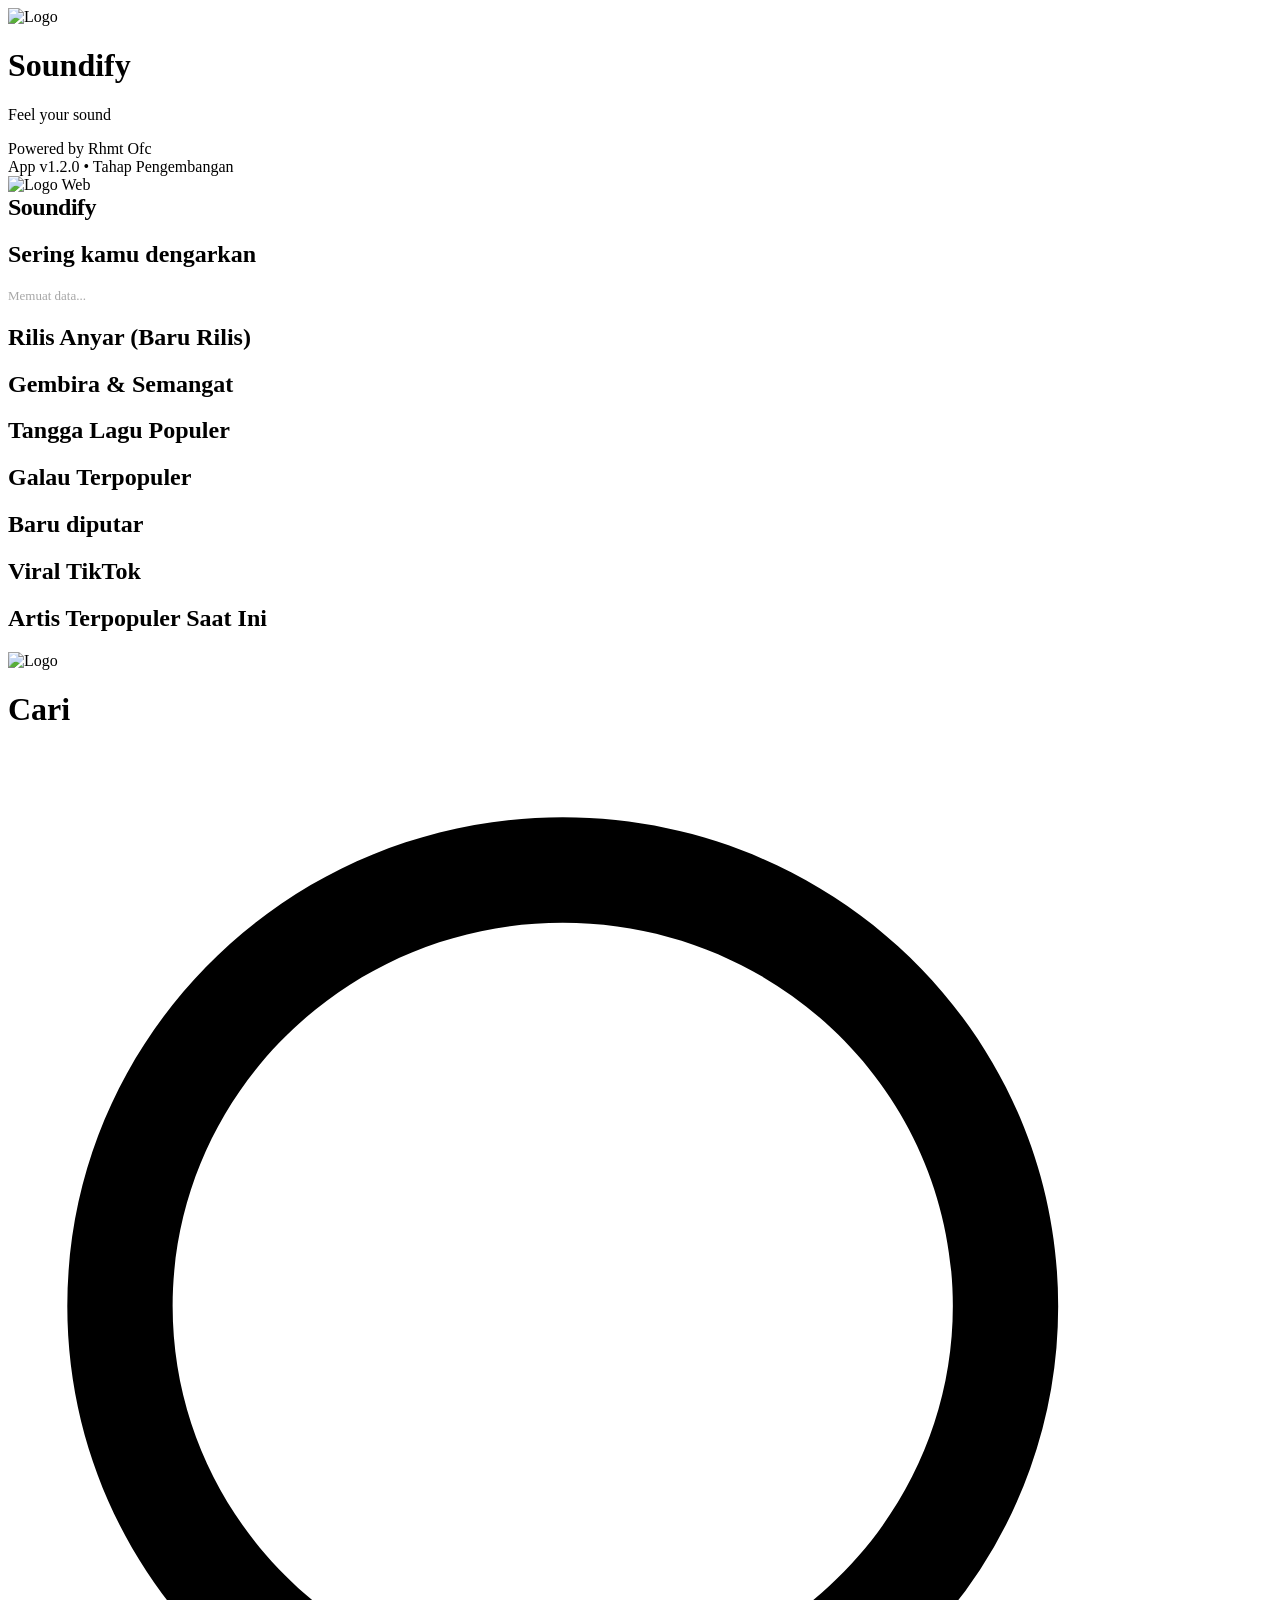
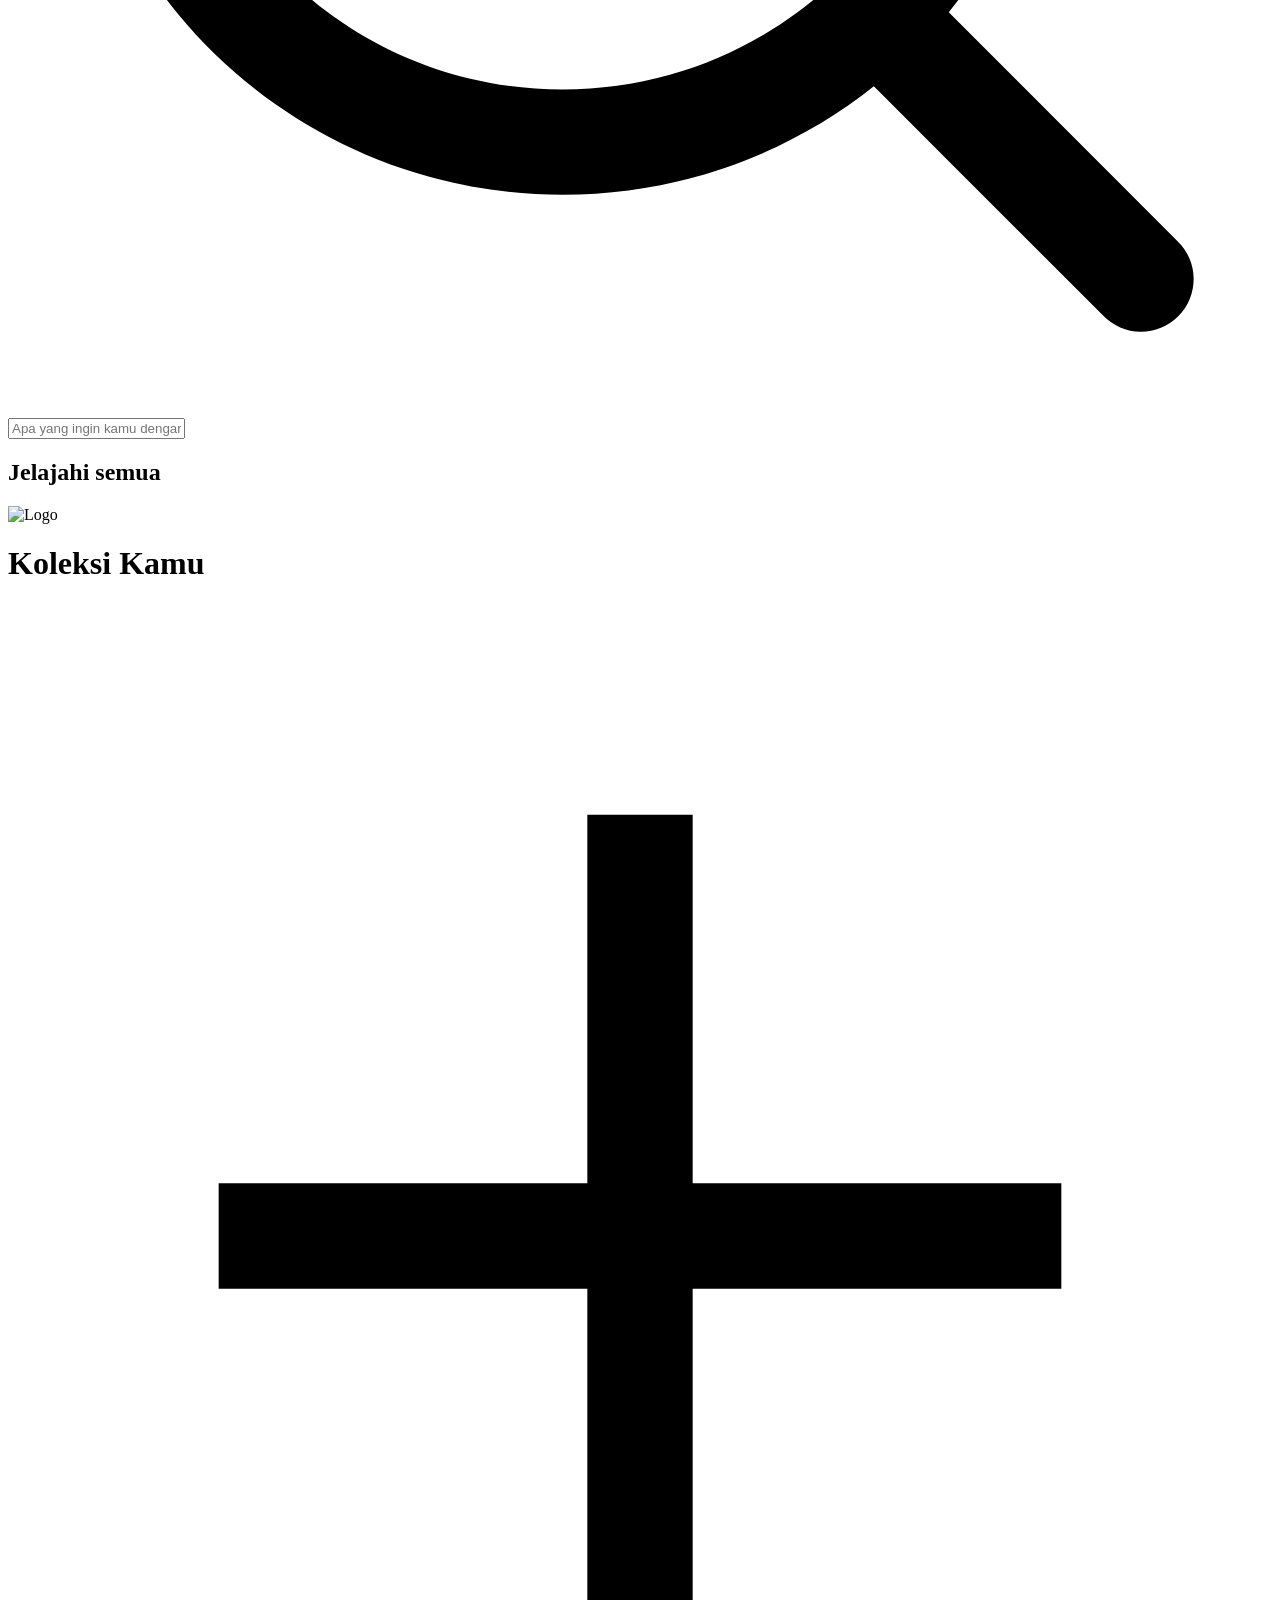
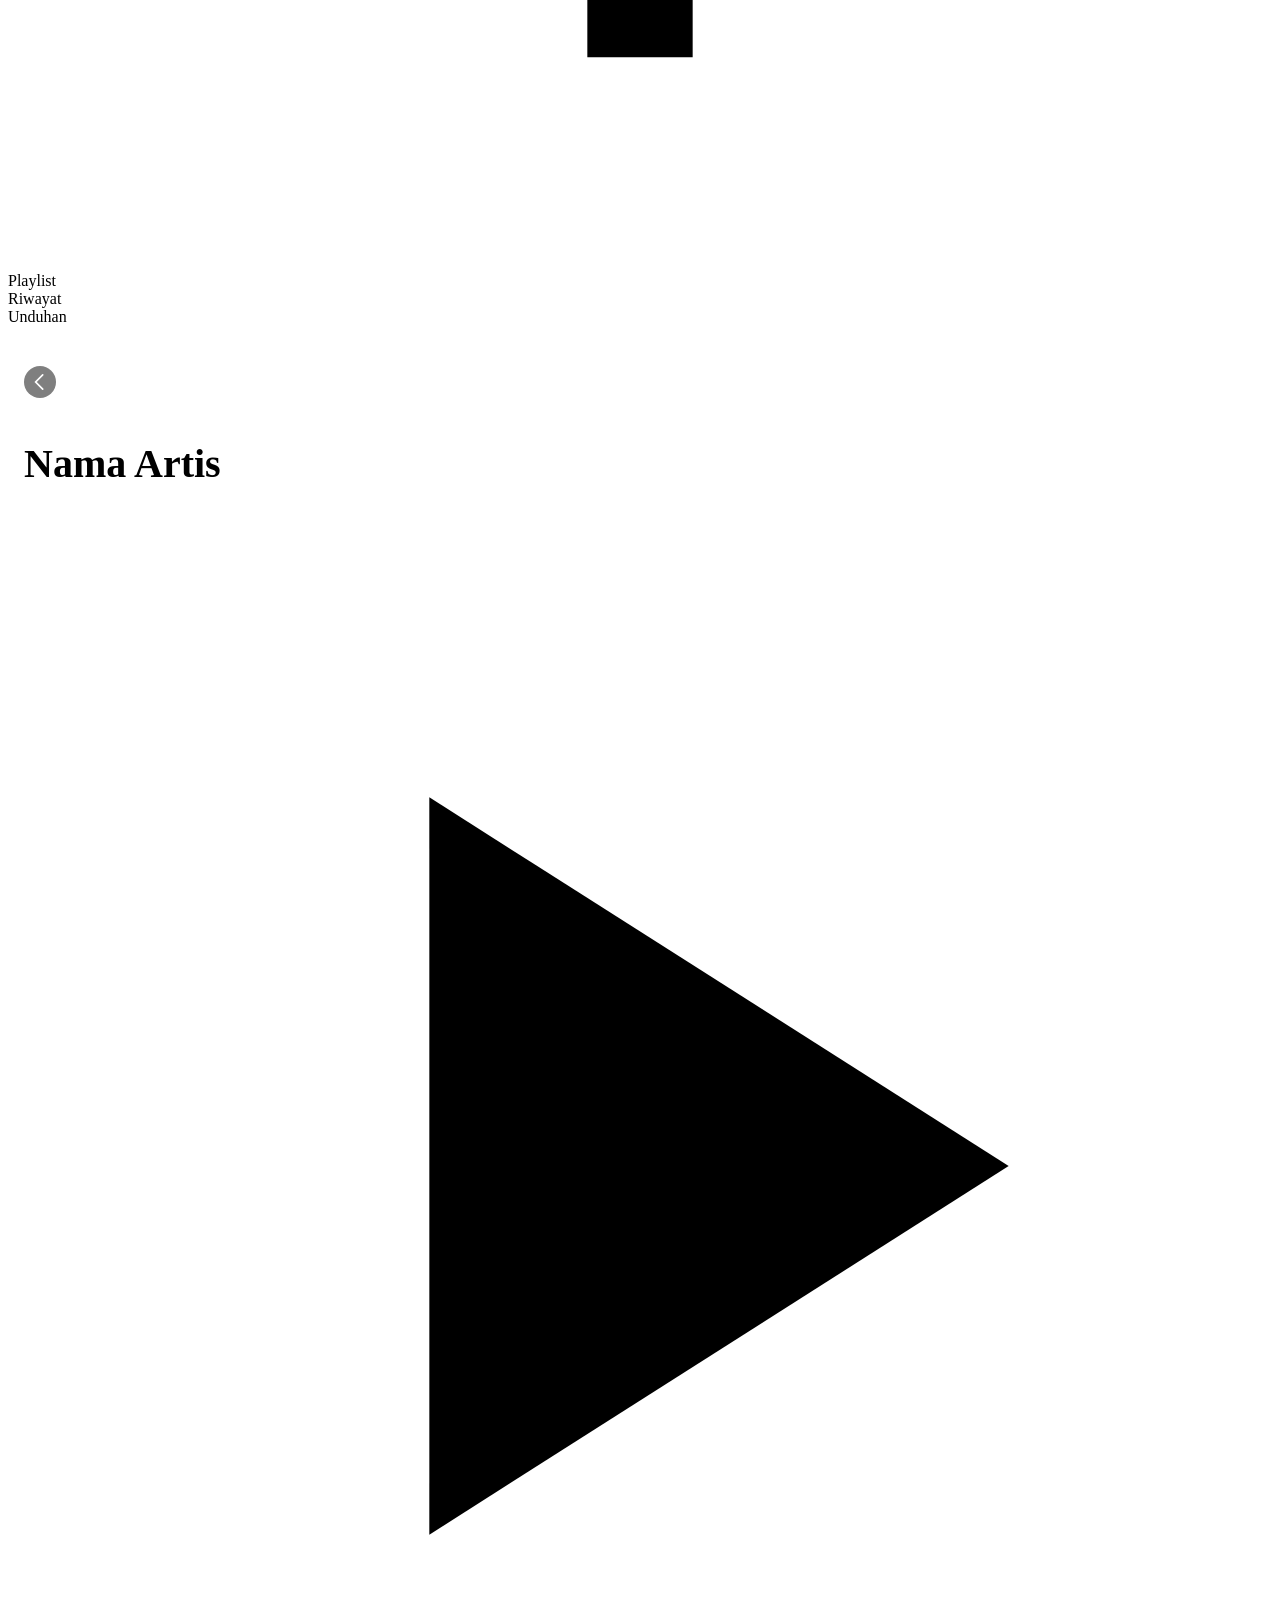
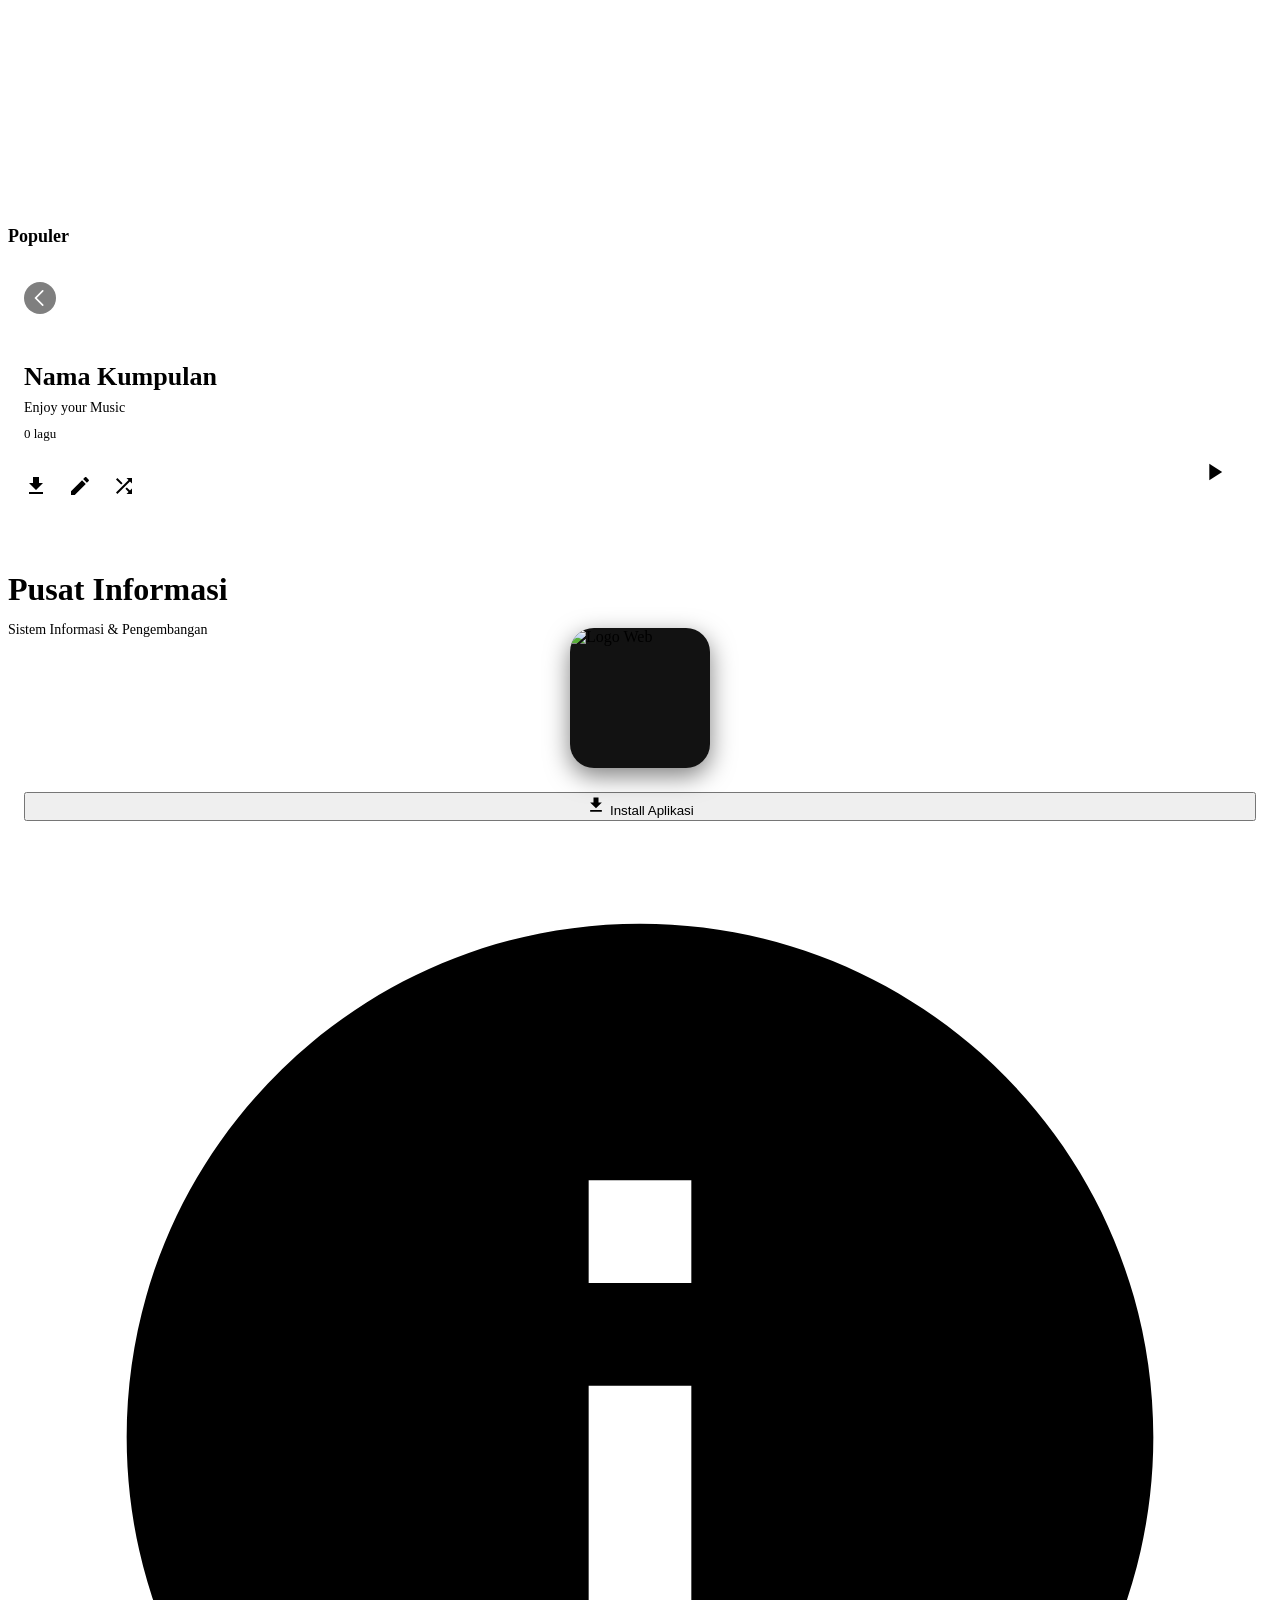
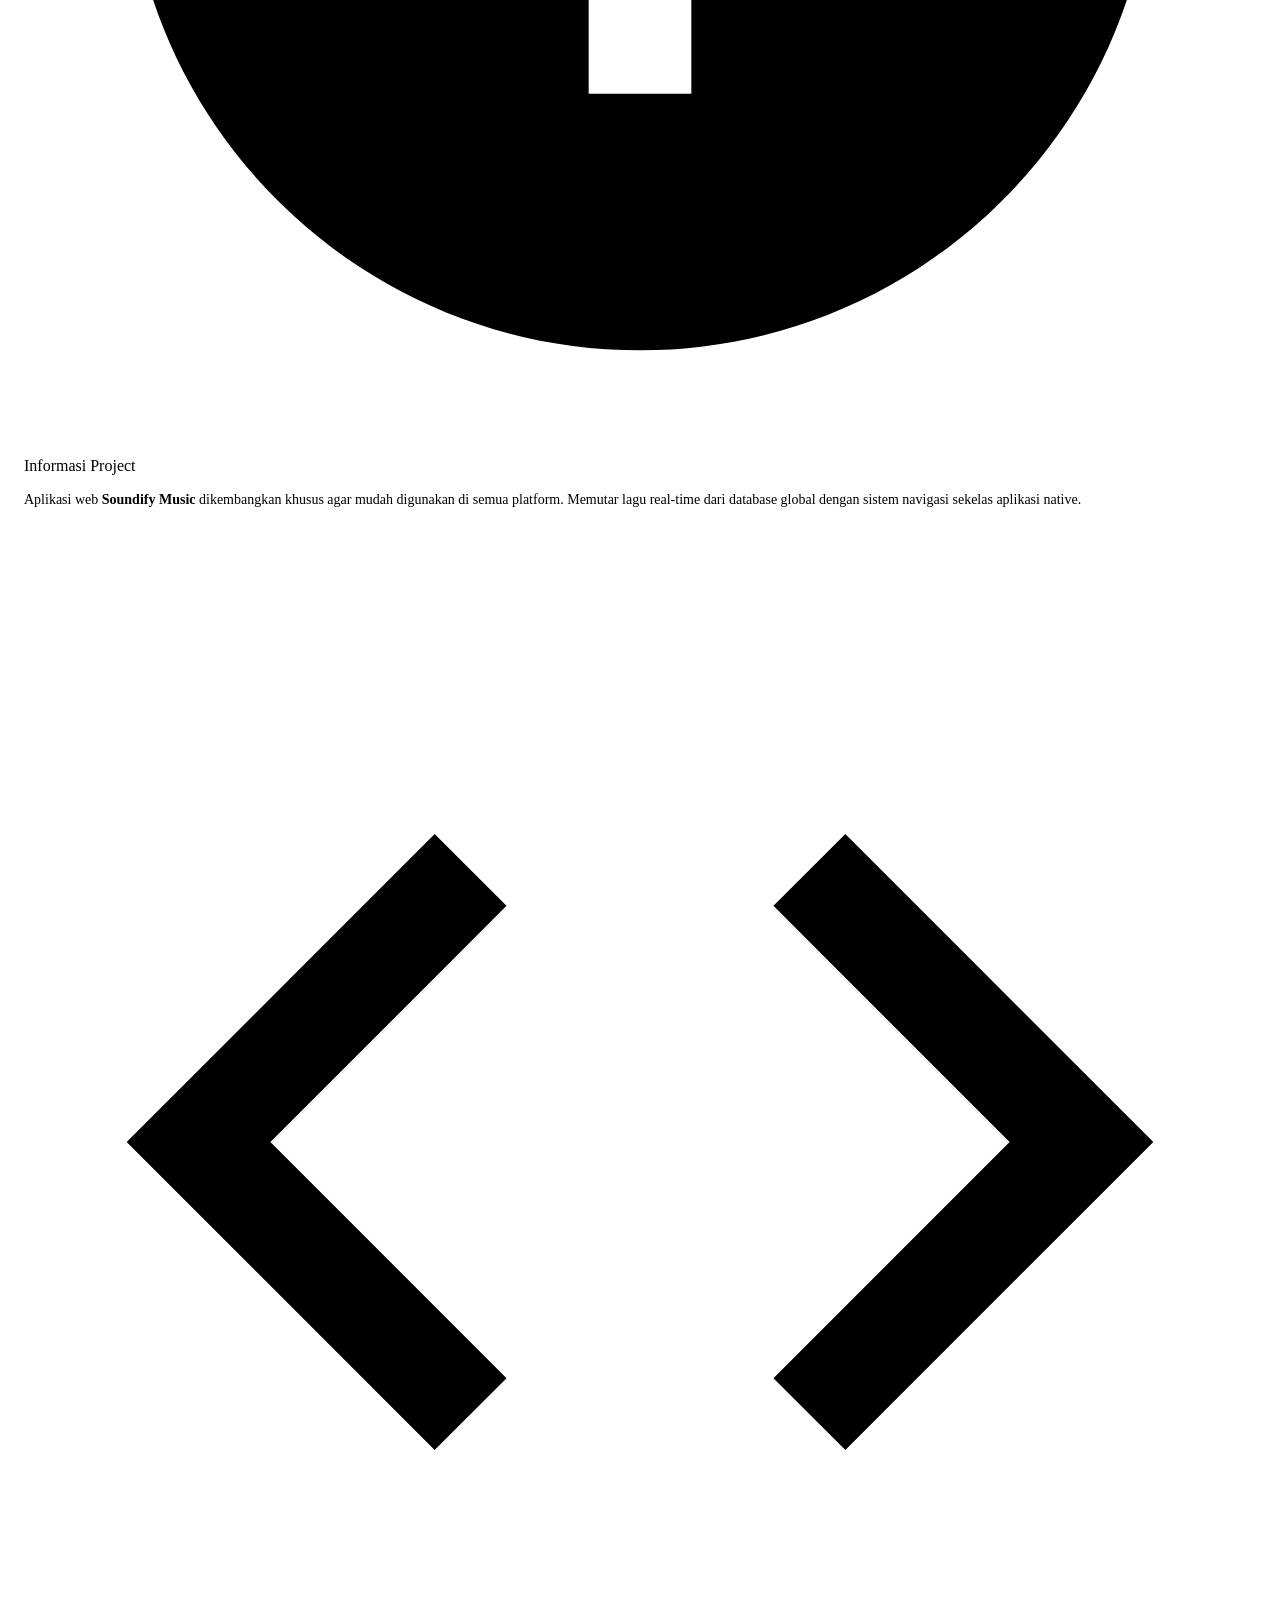
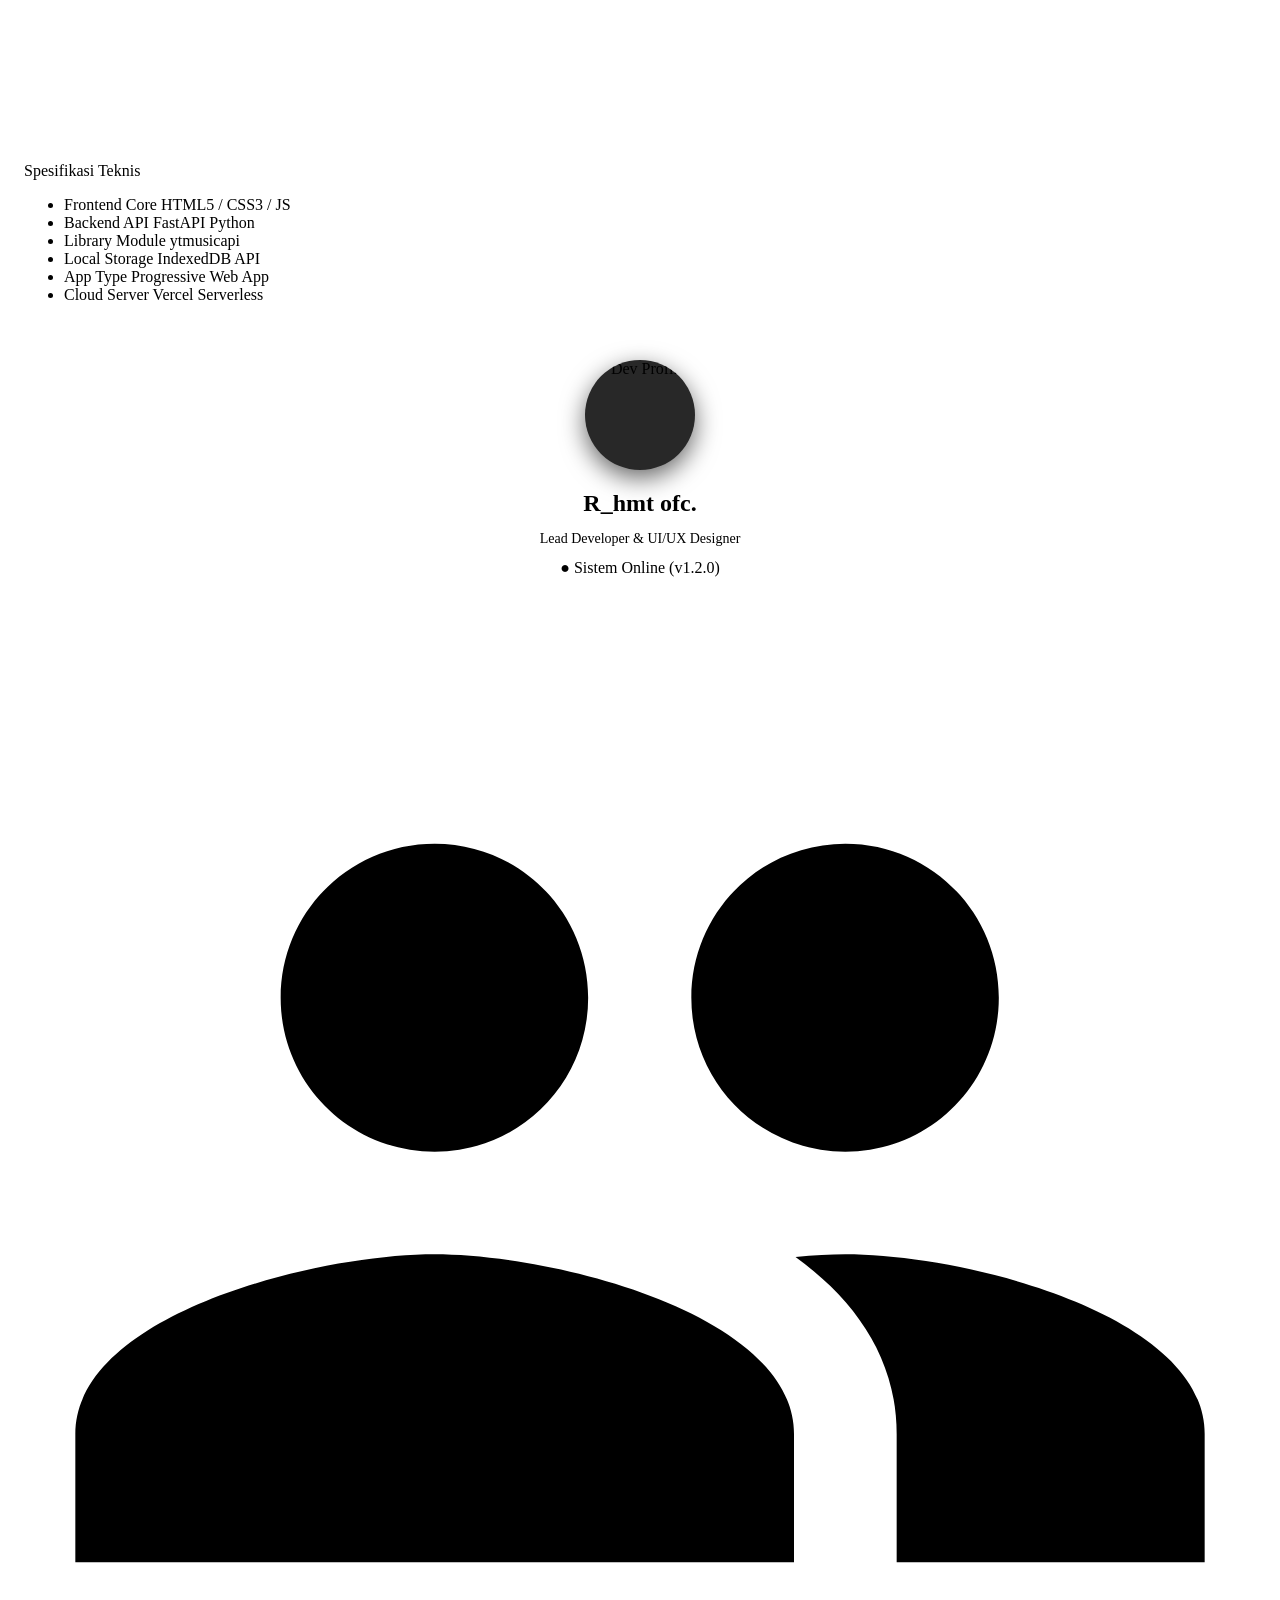
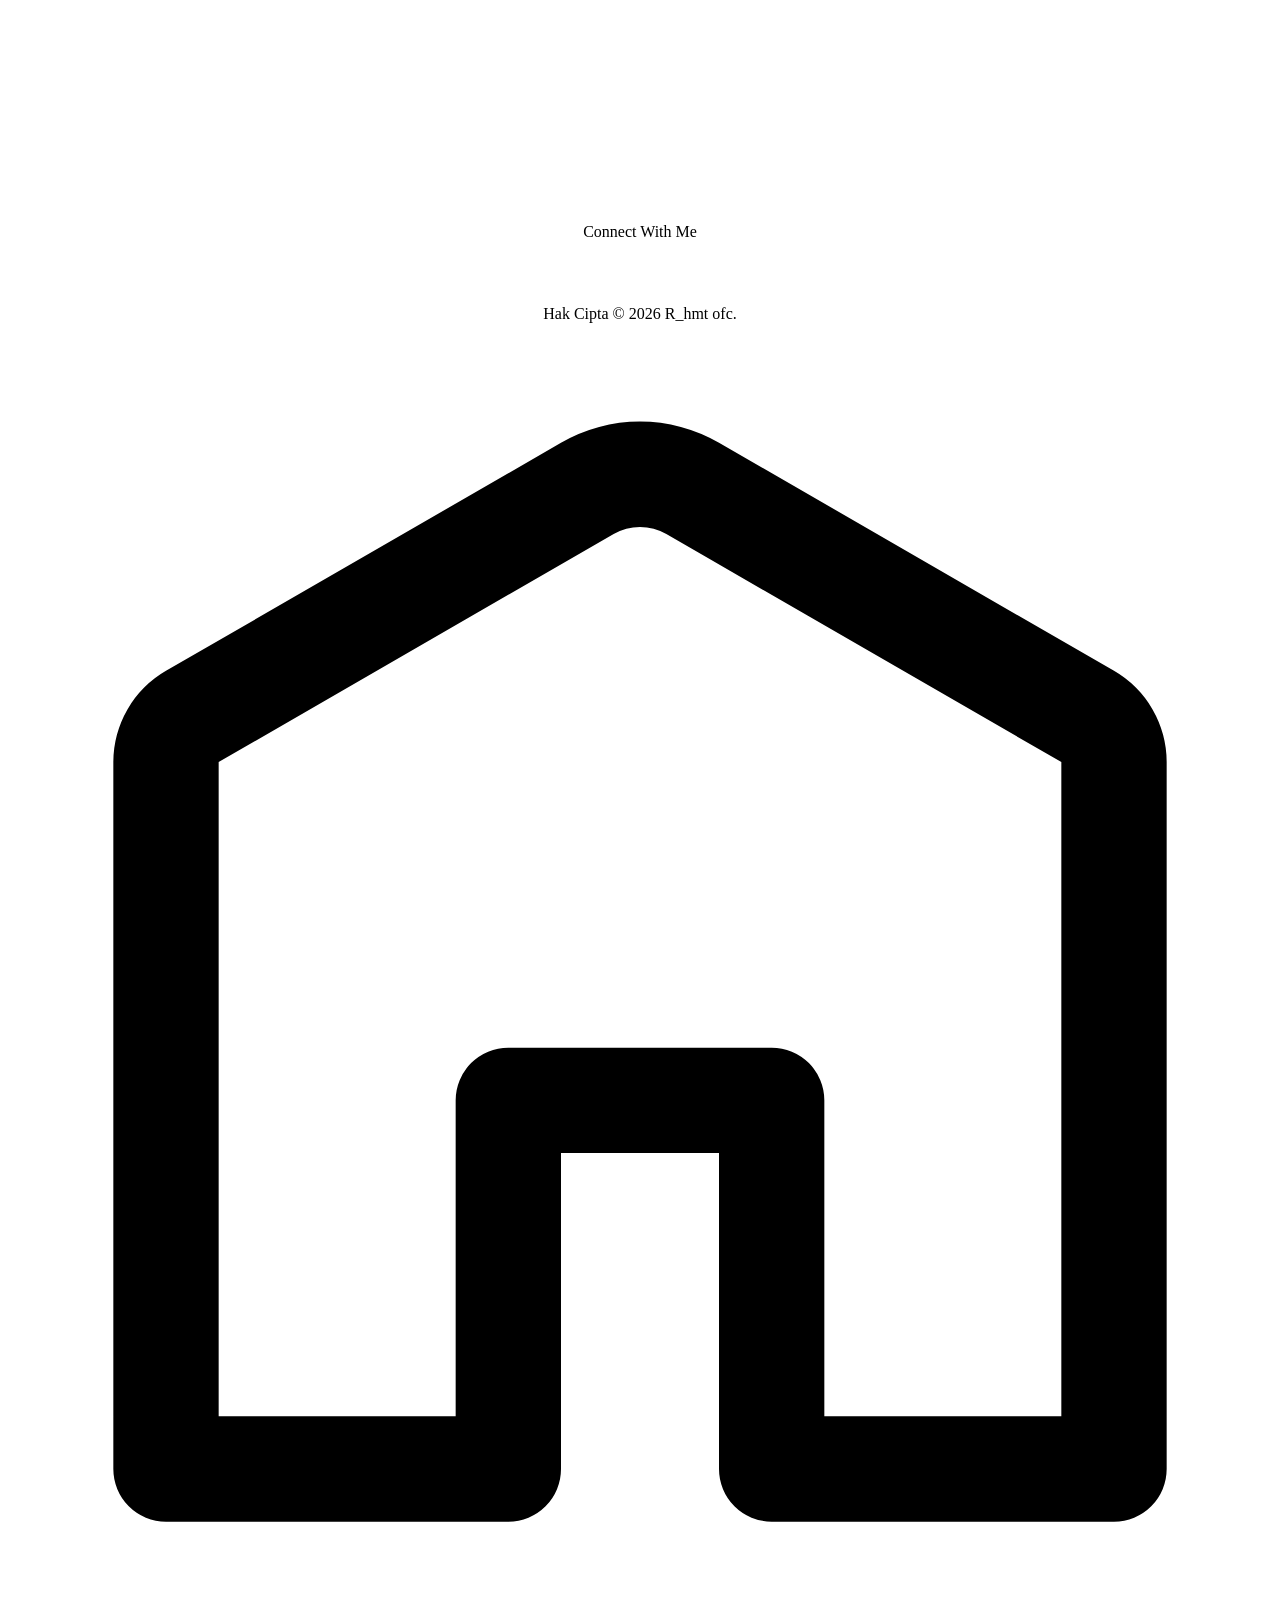
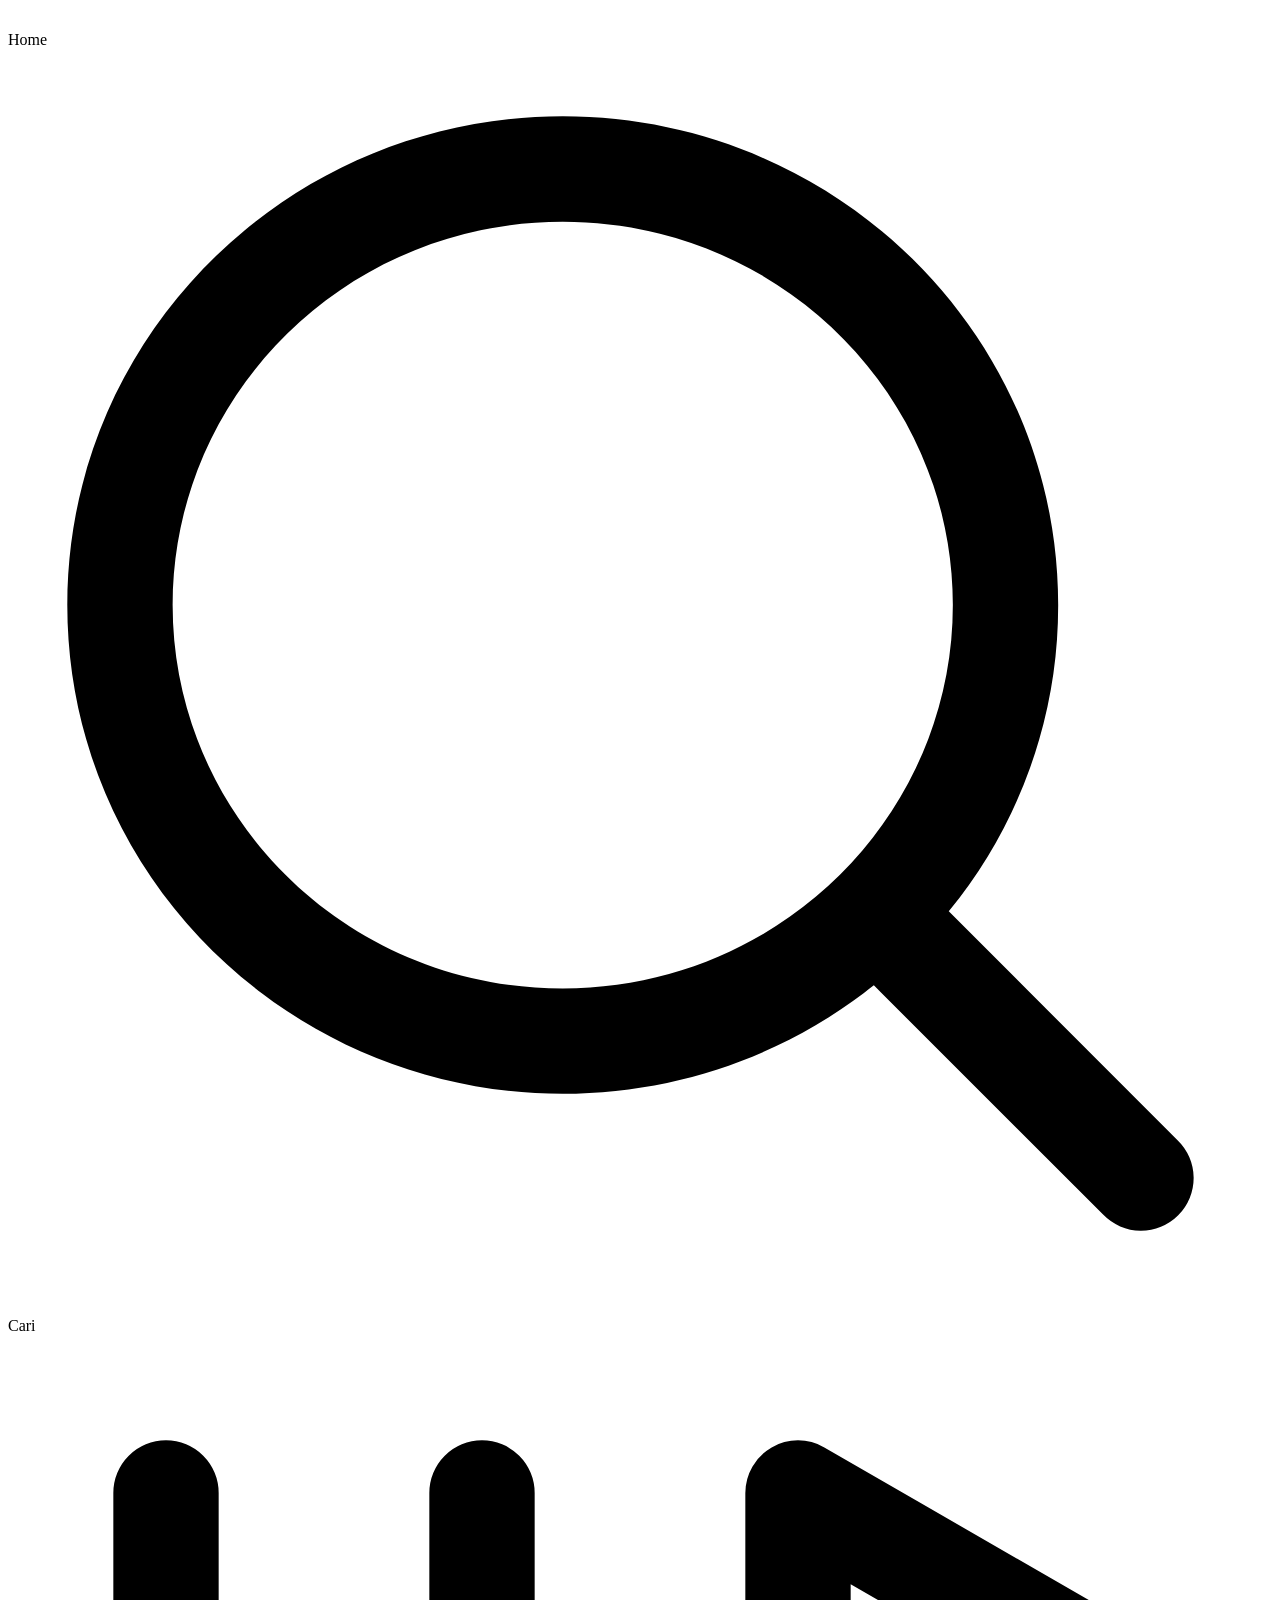
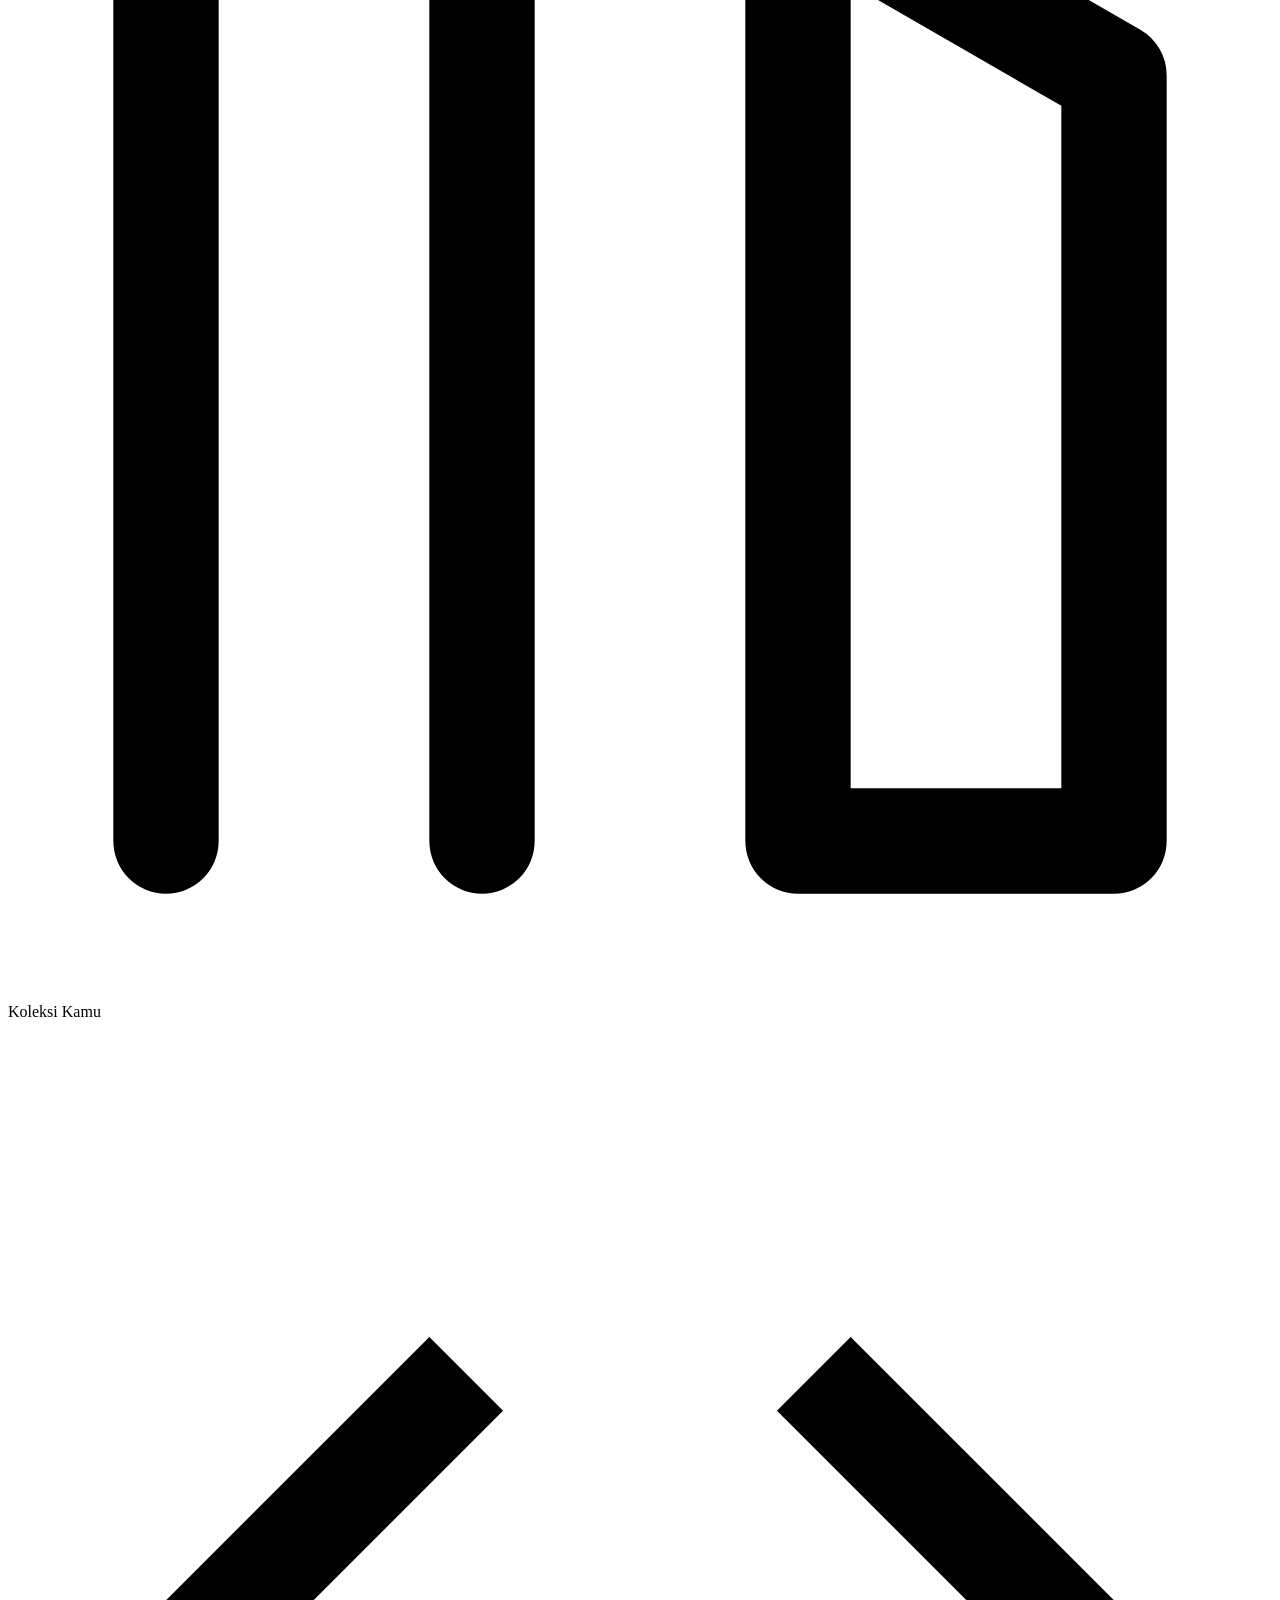
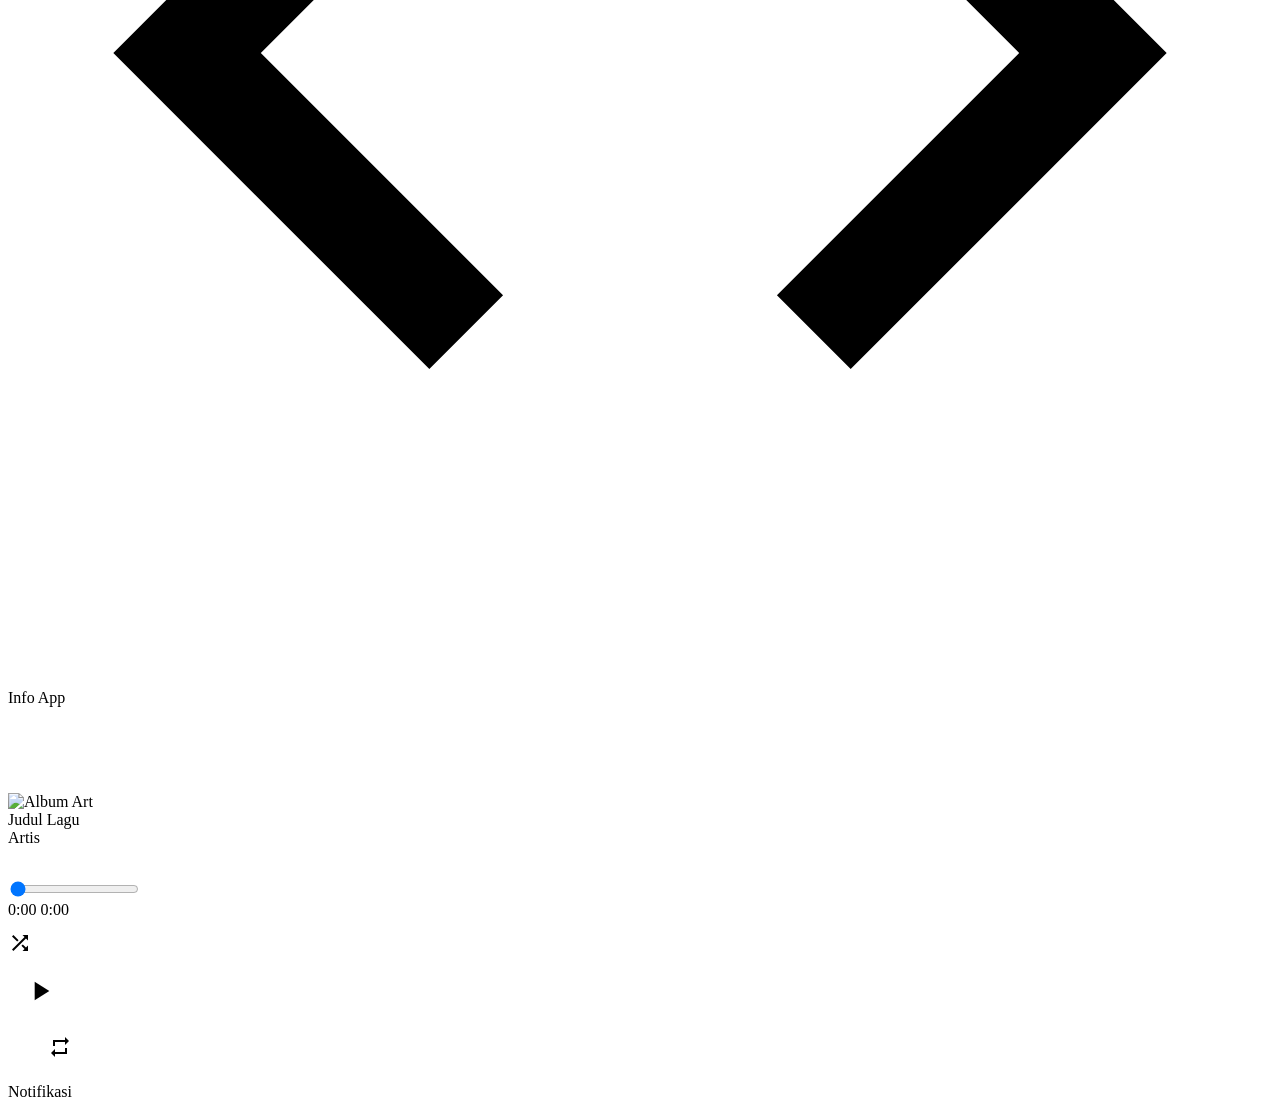
==== commit a3f62b46: "Add files via upload" ====
--- a/public/index.html
+++ b/public/index.html
@@ -37,12 +37,13 @@
             </div>
         </div>
     </div>
-    <!-- END SPLASH SCREEN -->
-
+
+    <!-- HOME VIEW -->
     <div id="view-home" class="view-section active">
         <div class="home-header">
+            <!-- LOGO HOME DIPERBESAR (width 52px) -->
             <img src="/Gambar4.png" class="profile-icon" alt="Logo Web">
-            <h2 style="margin: 0; font-size: 22px; font-weight: 800; letter-spacing: -0.5px;">Soundify</h2>
+            <h2 style="margin: 0; font-size: 24px; font-weight: 800; letter-spacing: -0.5px;">Soundify</h2>
         </div>
         
         <div class="section-container"><h2 class="section-title">Sering kamu dengarkan</h2><div class="vertical-list" id="recentList"><div style="color:#a7a7a7; font-size: 13px;">Memuat data...</div></div></div>
@@ -55,9 +56,10 @@
         <div class="section-container"><h2 class="section-title">Artis Terpopuler Saat Ini</h2><div class="horizontal-scroll" id="rowArtists"></div></div>
     </div>
 
+    <!-- SEARCH VIEW -->
     <div id="view-search" class="view-section">
         <div class="search-header-container">
-            <img src="/Gambar4.png" class="profile-icon-search" alt="Logo">
+            <img src="/Gambar4.png" class="profile-icon" alt="Logo">
             <h1>Cari</h1>
         </div>
         <div class="search-box-wrapper">
@@ -71,20 +73,22 @@
         <div id="searchResultsUI" style="display: none;"><div class="vertical-list" id="searchResults"></div></div>
     </div>
 
+    <!-- LIBRARY VIEW -->
     <div id="view-library" class="view-section">
         <div class="lib-header">
             <div class="lib-header-left">
-                <img src="/Gambar4.png" class="profile-icon-search" alt="Logo">
+                <img src="/Gambar4.png" class="profile-icon" alt="Logo">
                 <h1 class="lib-title">Koleksi Kamu</h1>
             </div>
             <div class="lib-actions">
                 <svg viewBox="0 0 24 24" onclick="openCreatePlaylist()"><path d="M11 11V4h2v7h7v2h-7v7h-2v-7H4v-2h7z"></path></svg>
             </div>
         </div>
-        <div class="lib-filters"><div class="pill">Playlist</div><div class="pill">Riwayat</div></div>
+        <div class="lib-filters"><div class="pill">Playlist</div><div class="pill">Riwayat</div><div class="pill">Unduhan</div></div>
         <div class="lib-list" id="libraryContainer"></div>
     </div>
 
+    <!-- ARTIST VIEW -->
     <div id="view-artist" class="view-section">
         <div style="padding: 40px 16px 20px; background: linear-gradient(to bottom, #4a4a4a, var(--bg-base)); display: flex; flex-direction: column; gap: 16px;">
             <button class="back-btn" onclick="switchView('home')" style="background: rgba(0,0,0,0.5); border: none; color: white; width: 32px; height: 32px; border-radius: 50%; display: flex; justify-content: center; align-items: center; cursor: pointer;">
@@ -101,13 +105,18 @@
         </div>
     </div>
 
+    <!-- PLAYLIST VIEW (Dengan Fitur Edit/Hapus & Download) -->
     <div id="view-playlist" class="view-section">
         <div style="padding: 20px 16px; background: linear-gradient(to bottom, #4a4a4a, var(--bg-base));">
             <button class="back-btn" onclick="switchView('library')" style="background: rgba(0,0,0,0.5); border: none; color: white; width: 32px; height: 32px; border-radius: 50%; display: flex; justify-content: center; align-items: center; cursor: pointer;">
                 <svg viewBox="0 0 24 24" style="fill:white; width:20px; height:20px;"><path d="M15.957 2.793a1 1 0 010 1.414L8.164 12l7.793 7.793a1 1 0 11-1.414 1.414L5.336 12l9.207-9.207a1 1 0 011.414 0z"></path></svg>
             </button>
             <div style="display: flex; justify-content: center; margin: 24px 0;">
-                <img id="playlistImageDisplay" src="" style="width: 240px; height: 240px; object-fit: cover; box-shadow: 0 12px 30px rgba(0,0,0,0.6);">
+                <!-- Cover Gambar Presisi -->
+                <div id="playlistImageContainer" class="playlist-cover-box">
+                    <img id="playlistImageDisplay" src="" style="width: 100%; height: 100%; object-fit: cover; display: none;">
+                    <svg id="playlistSvgDisplay" viewBox="0 0 24 24" style="width: 100px; height: 100px; fill: white; display: none;"></svg>
+                </div>
             </div>
             <h1 id="playlistNameDisplay" style="font-size: 26px; font-weight: 700; text-align: left; margin-bottom: 8px;">Nama Kumpulan</h1>
             <div style="font-size: 14px; color: var(--text-sub); margin-bottom: 10px;">Enjoy your Music</div>
@@ -115,7 +124,12 @@
             
             <div style="display: flex; justify-content: space-between; align-items: center; margin-top: 16px;">
                 <div style="display: flex; gap: 20px; align-items: center;">
-                    <svg style="width:24px; height:24px; fill:var(--spotify-green);" viewBox="0 0 24 24"><path d="M12 2C6.48 2 2 6.48 2 12s4.48 10 10 10 10-4.48 10-10S17.52 2 12 2zm-2 15l-5-5 1.41-1.41L10 14.17l7.59-7.59L19 8l-9 9z"></path></svg>
+                    <!-- Tombol Download -->
+                    <svg viewBox="0 0 24 24" onclick="downloadCurrentPlaylist()" style="width:24px; height:24px; fill:var(--text-sub); cursor:pointer;"><path d="M19 9h-4V3H9v6H5l7 7 7-7zM5 18v2h14v-2H5z"></path></svg>
+                    <!-- Tombol Edit (Hapus Banyak) -->
+                    <svg viewBox="0 0 24 24" onclick="toggleEditMode()" style="width:24px; height:24px; fill:var(--text-sub); cursor:pointer;"><path d="M3 17.25V21h3.75L17.81 9.94l-3.75-3.75L3 17.25zM20.71 7.04c.39-.39.39-1.02 0-1.41l-2.34-2.34c-.39-.39-1.02-.39-1.41 0l-1.83 1.83 3.75 3.75 1.83-1.83z"></path></svg>
+                    <!-- Tombol Acak -->
+                    <svg id="btnPlaylistShuffle" onclick="toggleShuffle()" viewBox="0 0 24 24" style="width:24px; height:24px; fill:var(--text-sub); cursor:pointer;"><path d="M10.59 9.17L5.41 4 4 5.41l5.17 5.17 1.42-1.41zM14.5 4l2.04 2.04L4 18.59 5.41 20 17.96 7.46 20 9.5V4h-5.5zm.33 9.41l-1.41 1.41 3.13 3.13L14.5 20H20v-5.5l-2.04 2.04-3.13-3.13z"></path></svg>
                 </div>
                 <div style="display: flex; gap: 20px; align-items: center;">
                     <div class="play-pause-btn" style="width: 56px; height: 56px;" onclick="playFirstPlaylistTrack()">
@@ -124,11 +138,18 @@
                 </div>
             </div>
         </div>
-        <div class="section-container" style="margin-top: 0; padding-top: 16px;">
+        <div class="section-container" style="margin-top: 0; padding-top: 16px; position: relative;">
             <div class="vertical-list" id="playlistTracksContainer"></div>
-        </div>
-    </div>
-
+            
+            <!-- PANEL HAPUS BANYAK (MULTIPLE DELETE) -->
+            <div id="bulkActionBar" style="display:none; position: sticky; bottom: 80px; left: 16px; right: 16px; background: #e8115b; color: white; padding: 14px; border-radius: 8px; justify-content: space-between; align-items: center; z-index: 100; box-shadow: 0 4px 12px rgba(0,0,0,0.5);">
+                <span style="font-weight: bold;" id="selCountText">0 lagu dipilih</span>
+                <button onclick="deleteSelectedTracks()" style="background: white; color: #e8115b; border: none; padding: 6px 12px; border-radius: 20px; font-weight: bold; cursor: pointer;">Hapus</button>
+            </div>
+        </div>
+    </div>
+
+    <!-- DEVELOPER INFO VIEW -->
     <div id="view-developer" class="view-section">
         <div class="dev-hero">
             <h1 style="font-size: 32px; font-weight: 800; margin-bottom: 8px;">Pusat Informasi</h1>
@@ -137,8 +158,8 @@
 
         <div class="section-container" style="padding: 0 16px; display: flex; flex-direction: column; align-items: center; margin-top: -30px;">
             
-            <!-- Logo Sebelum Install -->
-            <img src="/Gambar4.png" alt="Logo Web" style="width: 100px; height: 100px; border-radius: 20px; box-shadow: 0 8px 24px rgba(0,0,0,0.5); position: relative; z-index: 2; margin-bottom: 20px; background: #121212; object-fit: cover;">
+            <!-- LOGO INFO APP DIPERBESAR (width 140px) -->
+            <img src="/Gambar4.png" alt="Logo Web" style="width: 140px; height: 140px; border-radius: 24px; box-shadow: 0 8px 24px rgba(0,0,0,0.5); position: relative; z-index: 2; margin-bottom: 24px; background: #121212; object-fit: cover;">
             
             <button id="installAppBtn" class="dev-cta-btn install-pwa-btn" style="width: 100%;">
                 <svg viewBox="0 0 24 24" style="width:20px; height:20px; fill:black;"><path d="M19 9h-4V3H9v6H5l7 7 7-7zM5 18v2h14v-2H5z"></path></svg>
@@ -253,6 +274,7 @@
                 <svg viewBox="0 0 24 24" onclick="openPlayerMenuModal()" style="fill:white; width:24px; height:24px; cursor:pointer;"><path d="M12 8c1.1 0 2-.9 2-2s-.9-2-2-2-2 .9-2 2 .9 2 2 2zm0 2c-1.1 0-2 .9-2 2s.9 2 2 2 2-.9 2-2-.9-2-2-2zm0 6c-1.1 0-2 .9-2 2s.9 2 2 2 2-.9 2-2-.9-2-2-2z"></path></svg>
             </div>
             
+            <!-- GAMBAR COVER MUSIC FULL SIZE -->
             <div class="player-art-container">
                 <img id="playerArt" src="" alt="Album Art">
             </div>
@@ -262,8 +284,10 @@
                     <div id="playerTitle" class="player-title">Judul Lagu</div>
                     <div id="playerArtist" class="player-artist">Artis</div>
                 </div>
-                <!-- GAMBAR 1 SEBAGAI ICON LOVE -->
-                <img id="btnLikeSongImg" src="/Gambar1.jpg" onclick="toggleLike()" alt="Like" style="width: 28px; height: 28px; cursor:pointer; margin-right: 16px; object-fit: contain; border-radius: 4px;">
+                <!-- ICON SUKA MURNI SVG BUKAN GAMBAR -->
+                <svg id="btnLikeSong" viewBox="0 0 24 24" onclick="toggleLike()" style="width: 28px; height: 28px; flex-shrink:0; cursor:pointer; fill:transparent; stroke:white; stroke-width:2; margin-right: 16px;">
+                    <path d="M12 21.35l-1.45-1.32C5.4 15.36 2 12.28 2 8.5 2 5.42 4.42 3 7.5 3c1.74 0 3.41.81 4.5 2.09C13.09 3.81 14.76 3 16.5 3 19.58 3 22 5.42 22 8.5c0 3.78-3.4 6.86-8.55 11.54L12 21.35z"></path>
+                </svg>
                 
                 <svg viewBox="0 0 24 24" onclick="openAddToPlaylistModal()" style="width: 28px; height: 28px; flex-shrink:0; cursor:pointer; fill:white;"><path d="M12 2C6.48 2 2 6.48 2 12s4.48 10 10 10 10-4.48 10-10S17.52 2 12 2zm5 11h-4v4h-2v-4H7v-2h4V7h2v4h4v2z"></path></svg>
             </div>
@@ -286,7 +310,8 @@
                     <svg id="mainPlayBtn" viewBox="0 0 24 24" style="fill: black; width: 32px; height: 32px;"><path d="M8 5v14l11-7z"></path></svg>
                 </div>
                 
-                <svg viewBox="0 0 24 24" style="fill:white; width:36px; height:36px; cursor:pointer;" onclick="playNextSimilarSong()"><path d="M6 18l8.5-6L6 6v12zM16 6v12h2V6h-2z"></path></svg>
+                <!-- TOMBOL NEXT PAKAI LOGIC BARU -->
+                <svg viewBox="0 0 24 24" style="fill:white; width:36px; height:36px; cursor:pointer;" onclick="playNextTrack(true)"><path d="M6 18l8.5-6L6 6v12zM16 6v12h2V6h-2z"></path></svg>
                 
                 <!-- REPEAT -->
                 <svg id="btnRepeat" onclick="toggleRepeat()" viewBox="0 0 24 24" style="fill:var(--text-sub); width:24px; height:24px; cursor:pointer;"><path d="M7 7h10v3l4-4-4-4v3H5v6h2V7zm10 10H7v-3l-4 4 4 4v-3h12v-6h-2v4z"></path></svg>
@@ -306,6 +331,7 @@
                     <div id="menuArtist" style="font-size: 13px; color: #a7a7a7;">Artis</div>
                 </div>
             </div>
+            <div class="menu-item" onclick="downloadCurrentTrack()">Download Lagu (Offline)</div>
             <div class="menu-item" onclick="setSleepTimer()">Waktu Tidur (Sleep Timer)</div>
             <div class="menu-item" onclick="toggleFavoritLagu()">Tambahkan ke Favorit</div>
             <div class="menu-item" onclick="shareLagu()">Bagikan</div>
@@ -343,7 +369,6 @@
     </div>
 
     <div id="customToast" class="toast-notification">Notifikasi</div>
-
     <div id="youtube-player" style="display: none;"></div>
 
     <script src="/script.js"></script>
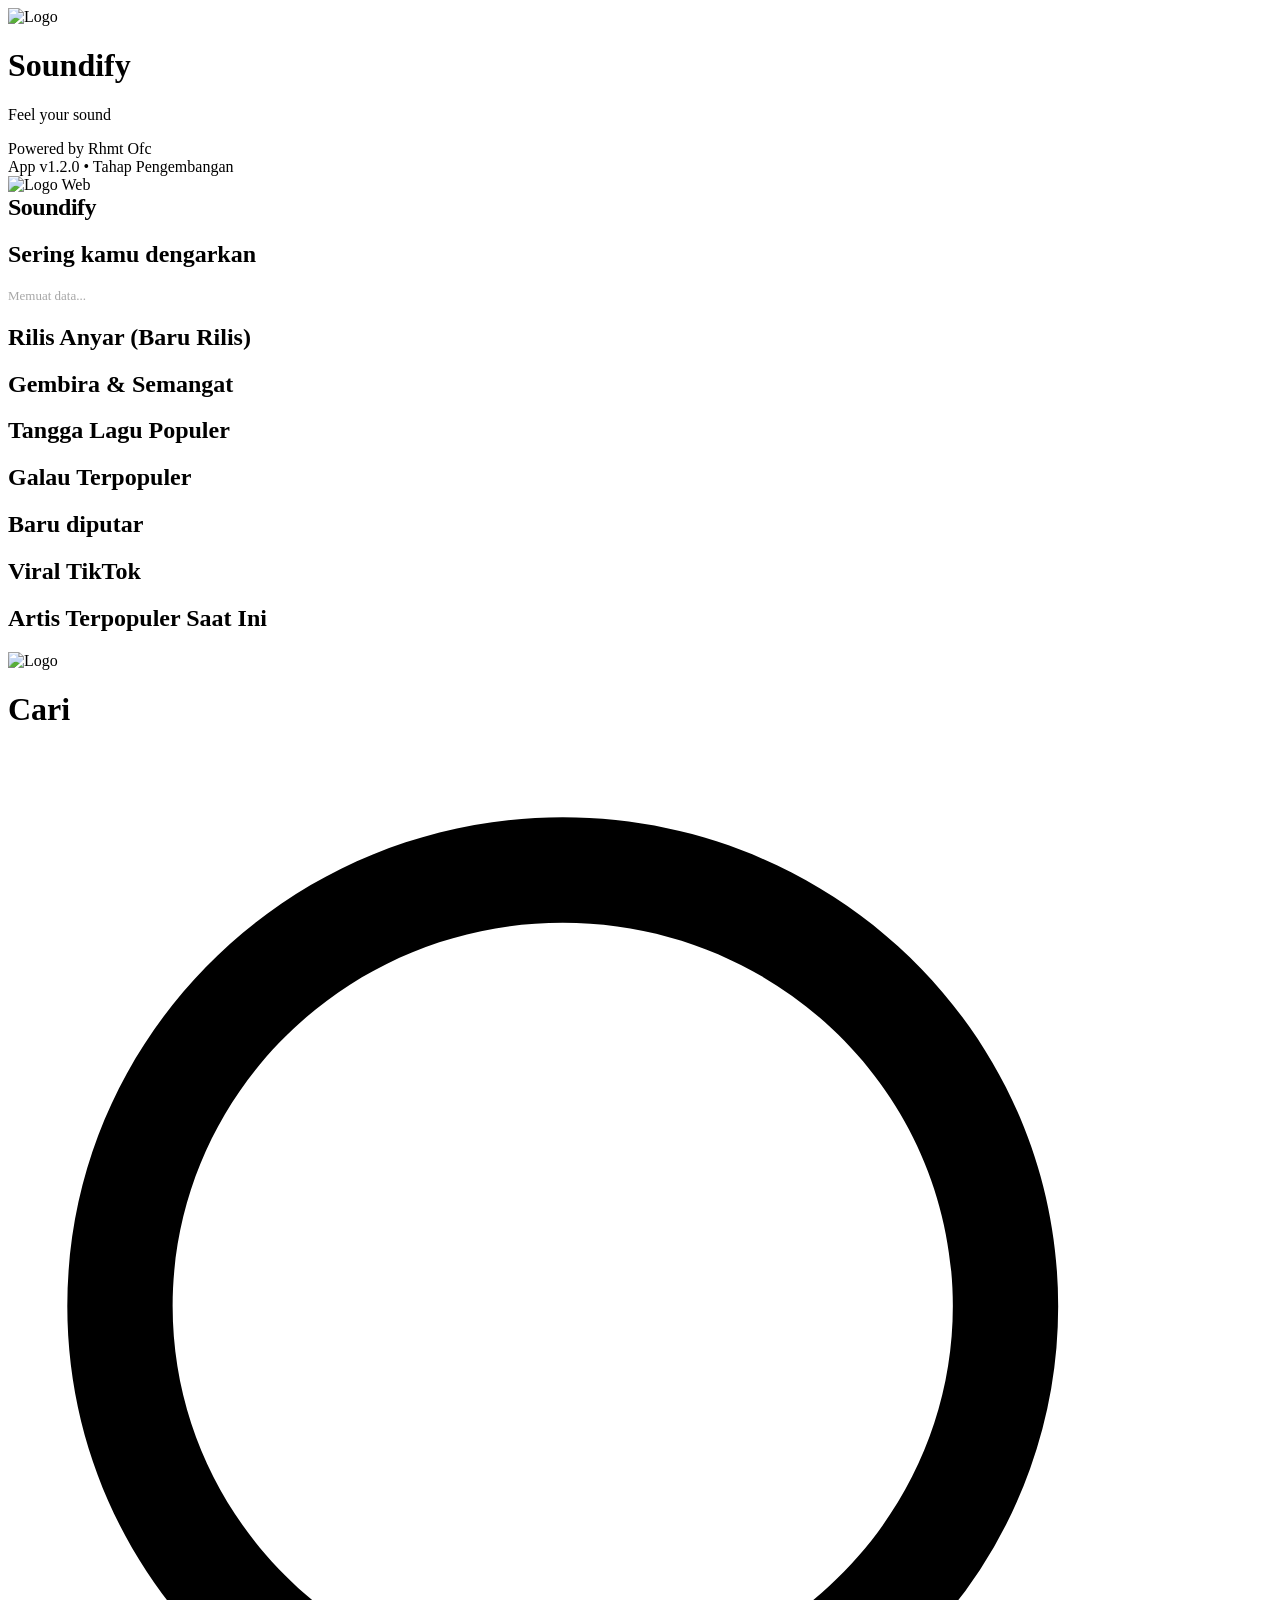
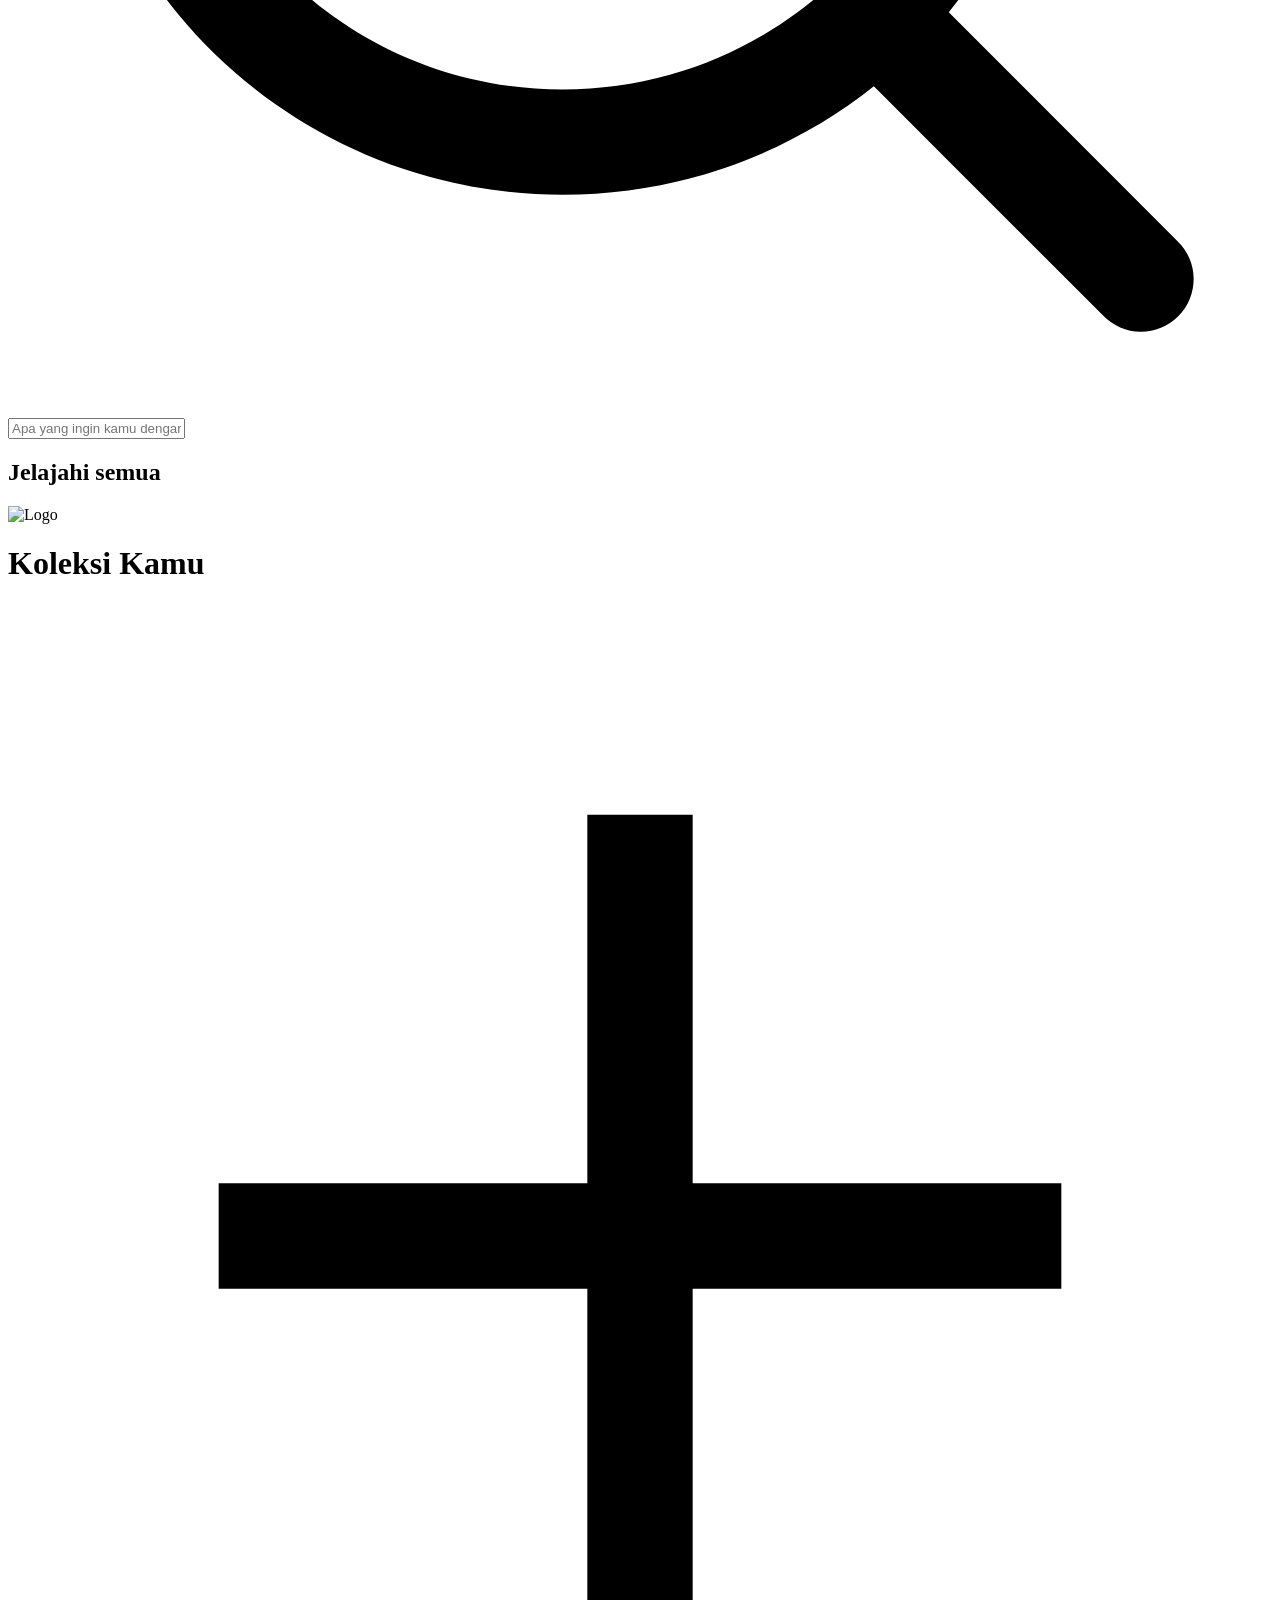
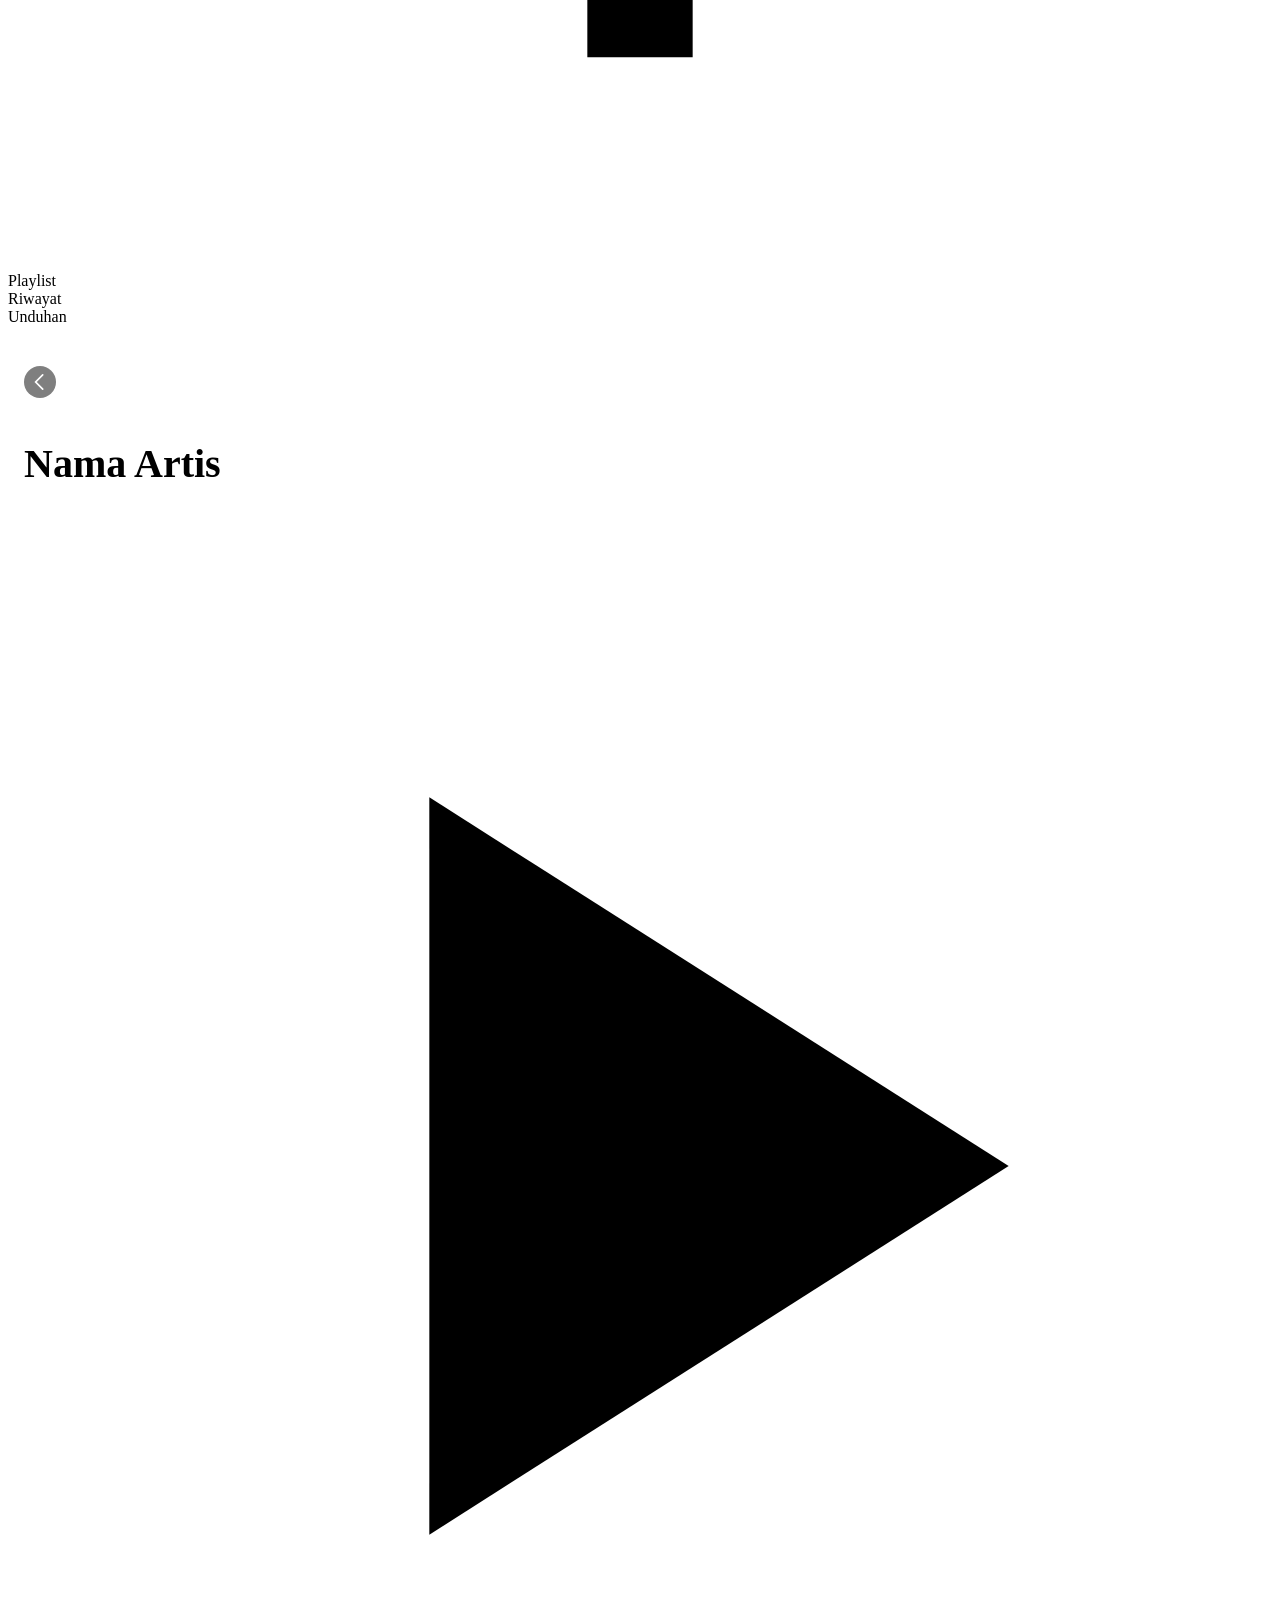
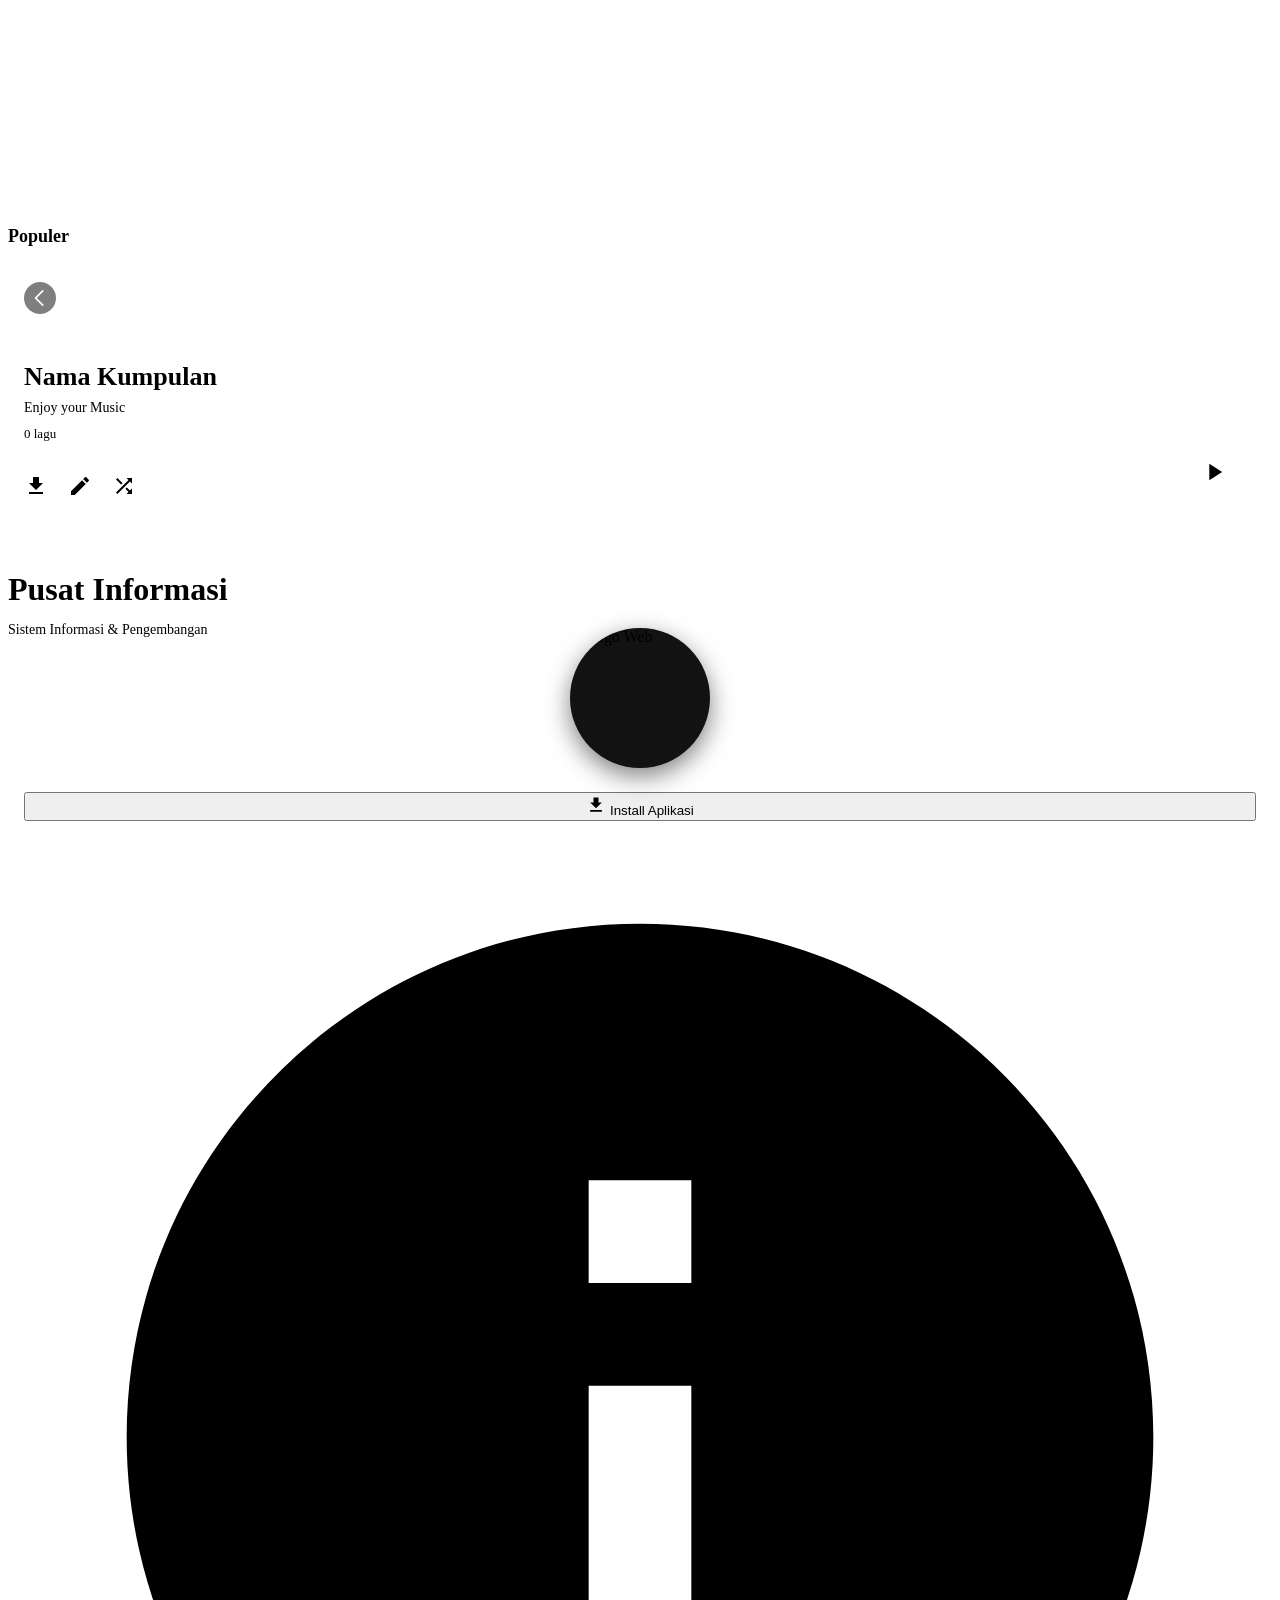
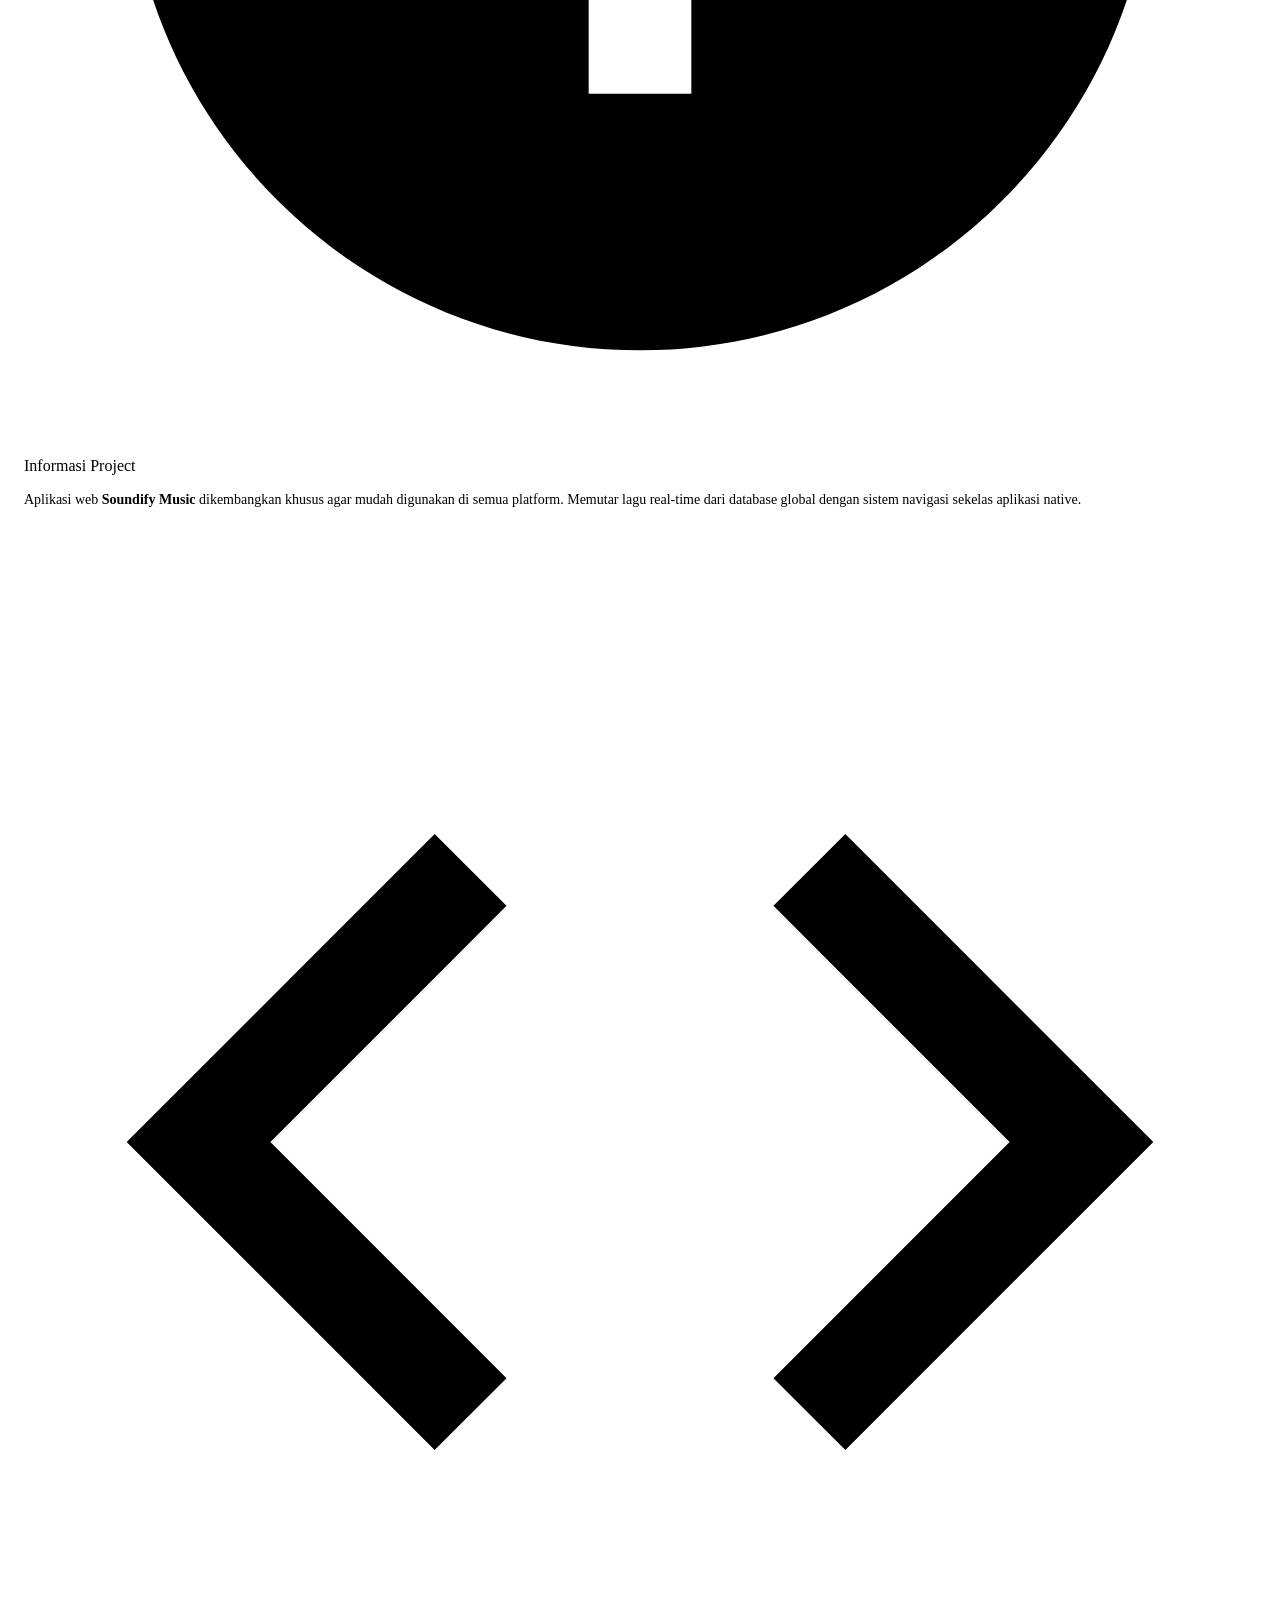
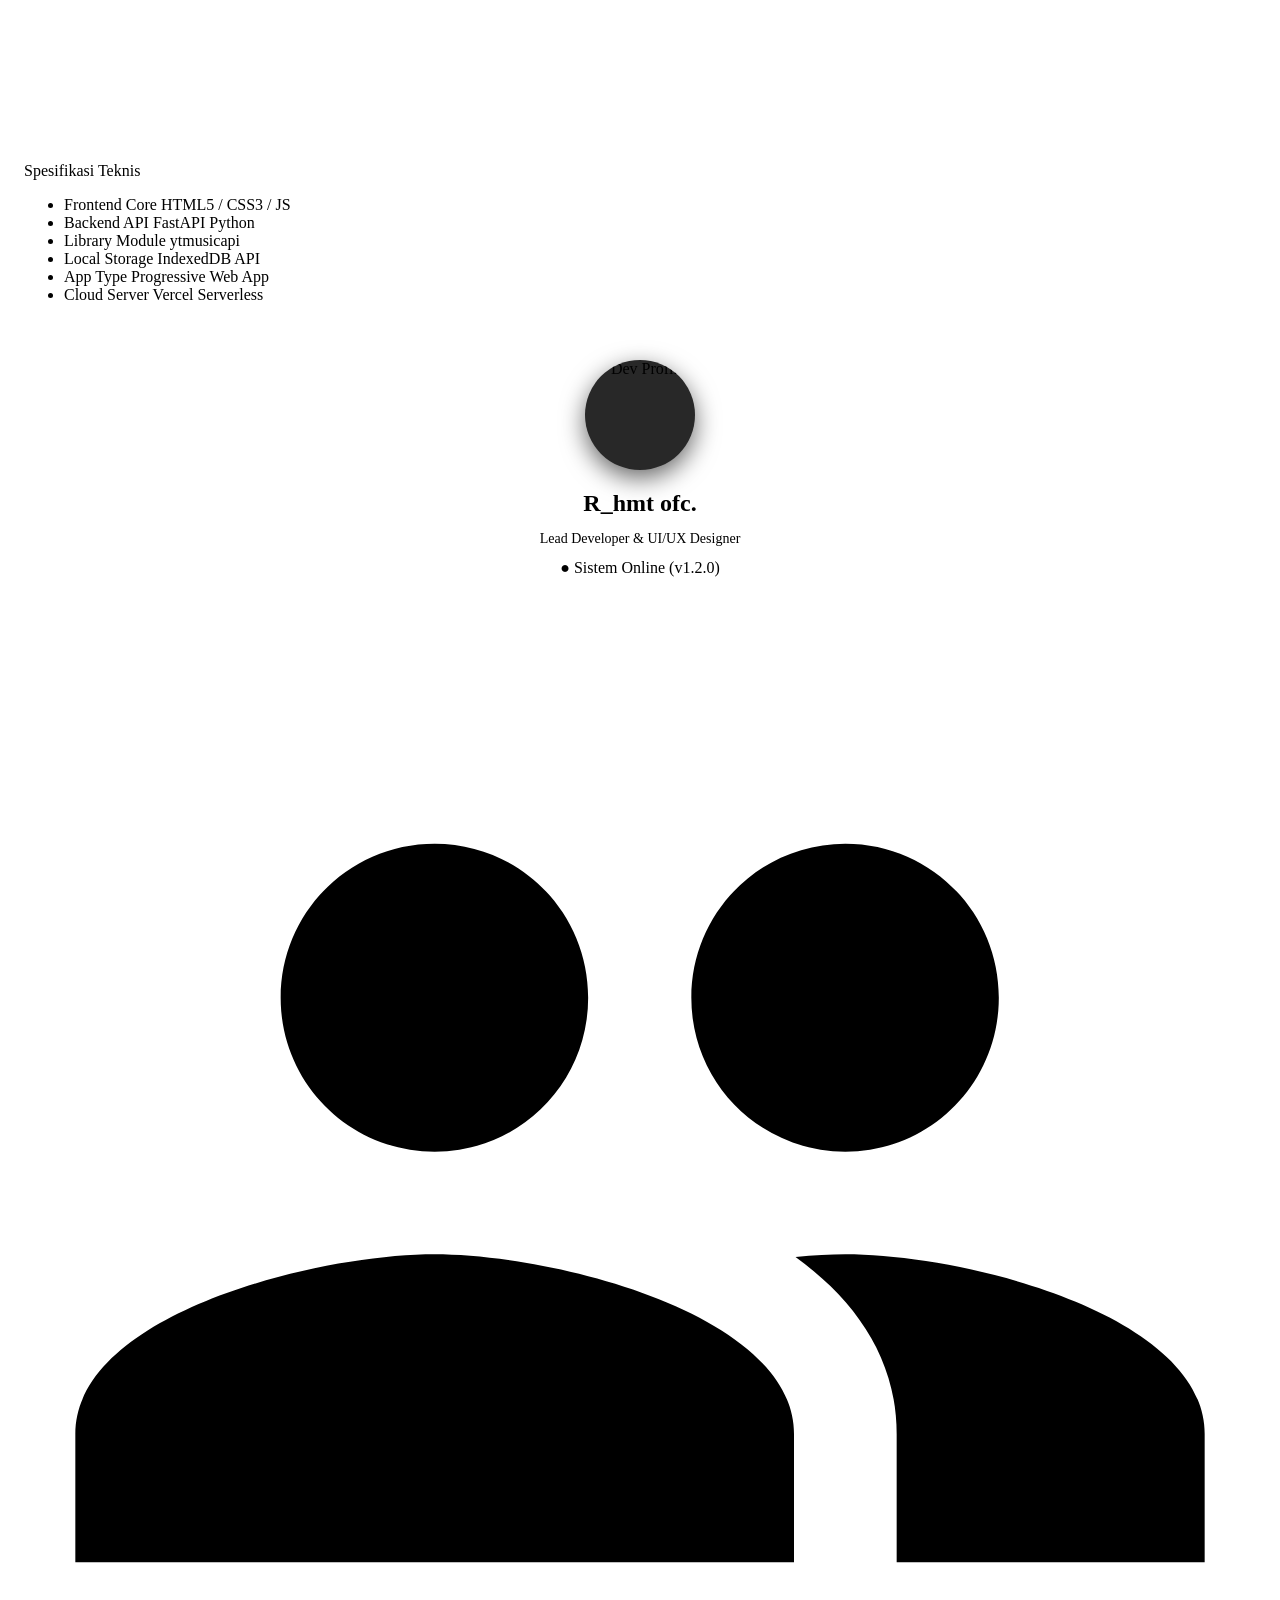
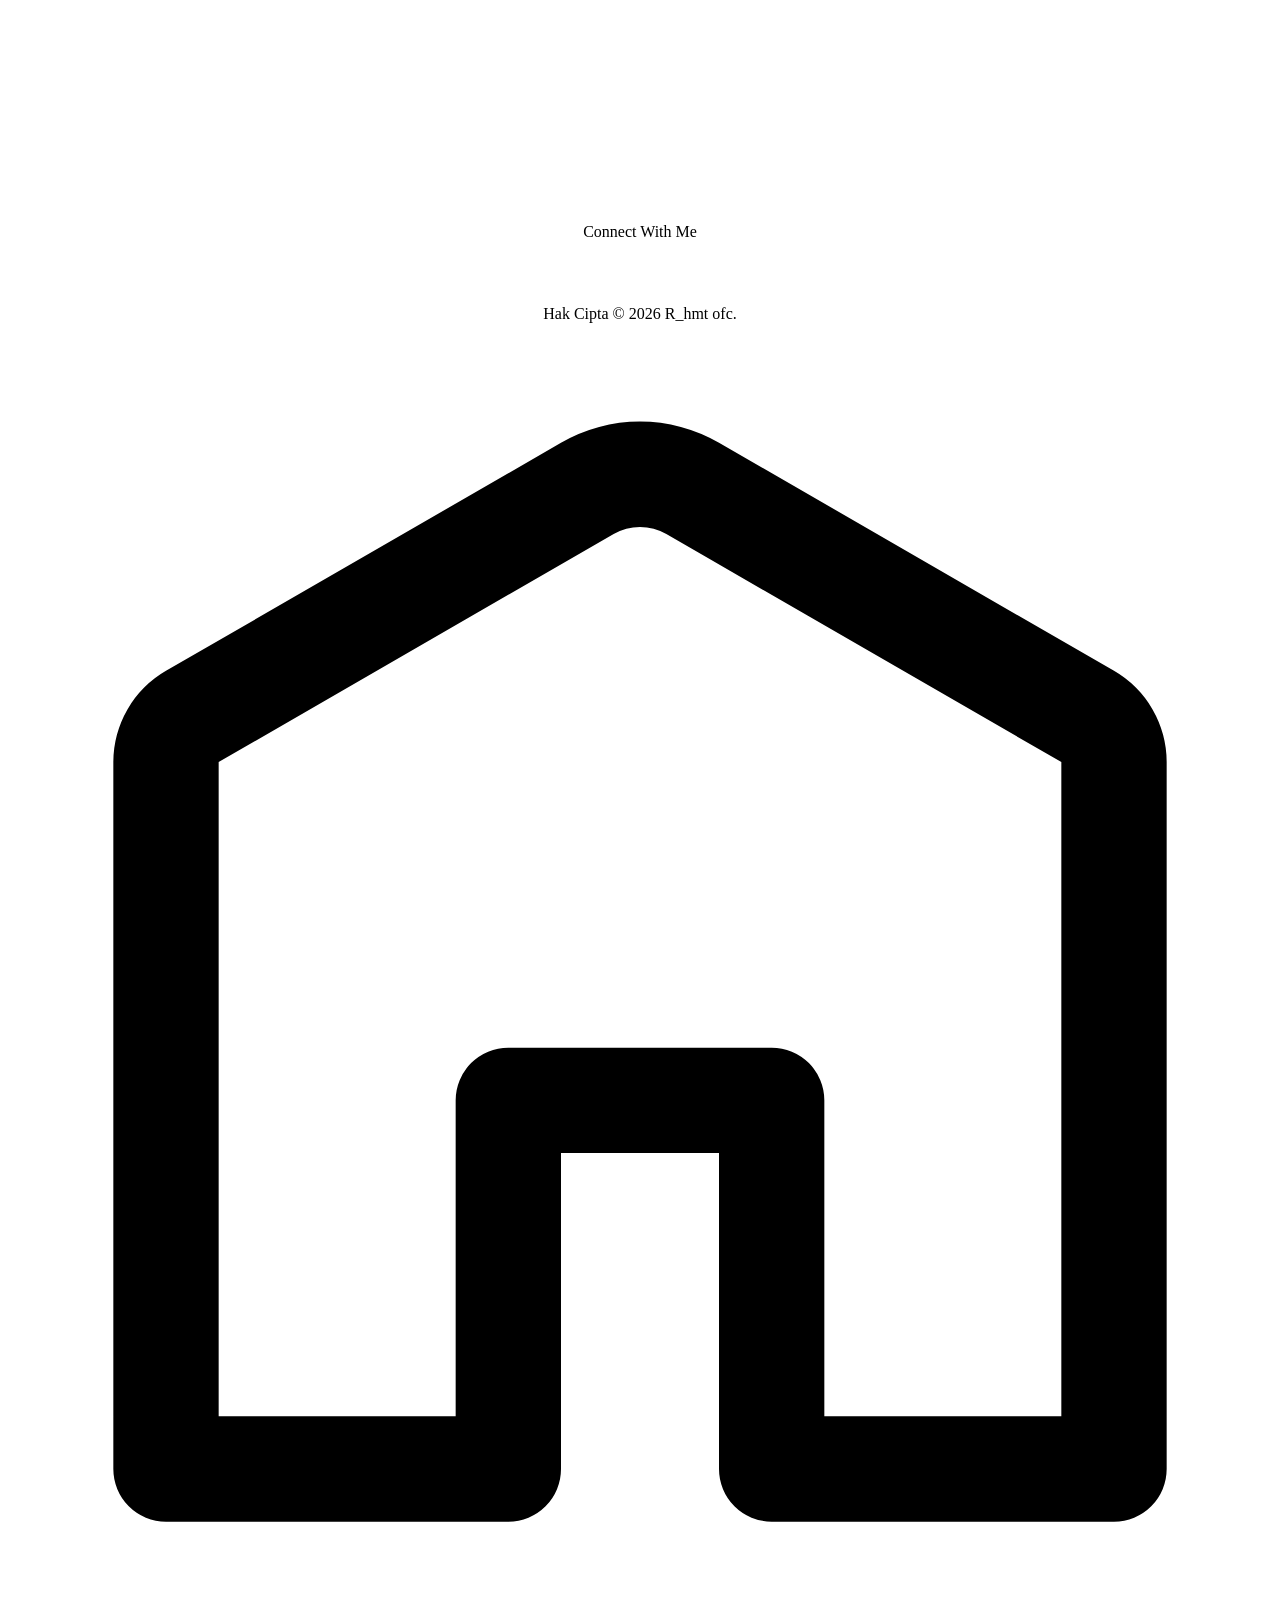
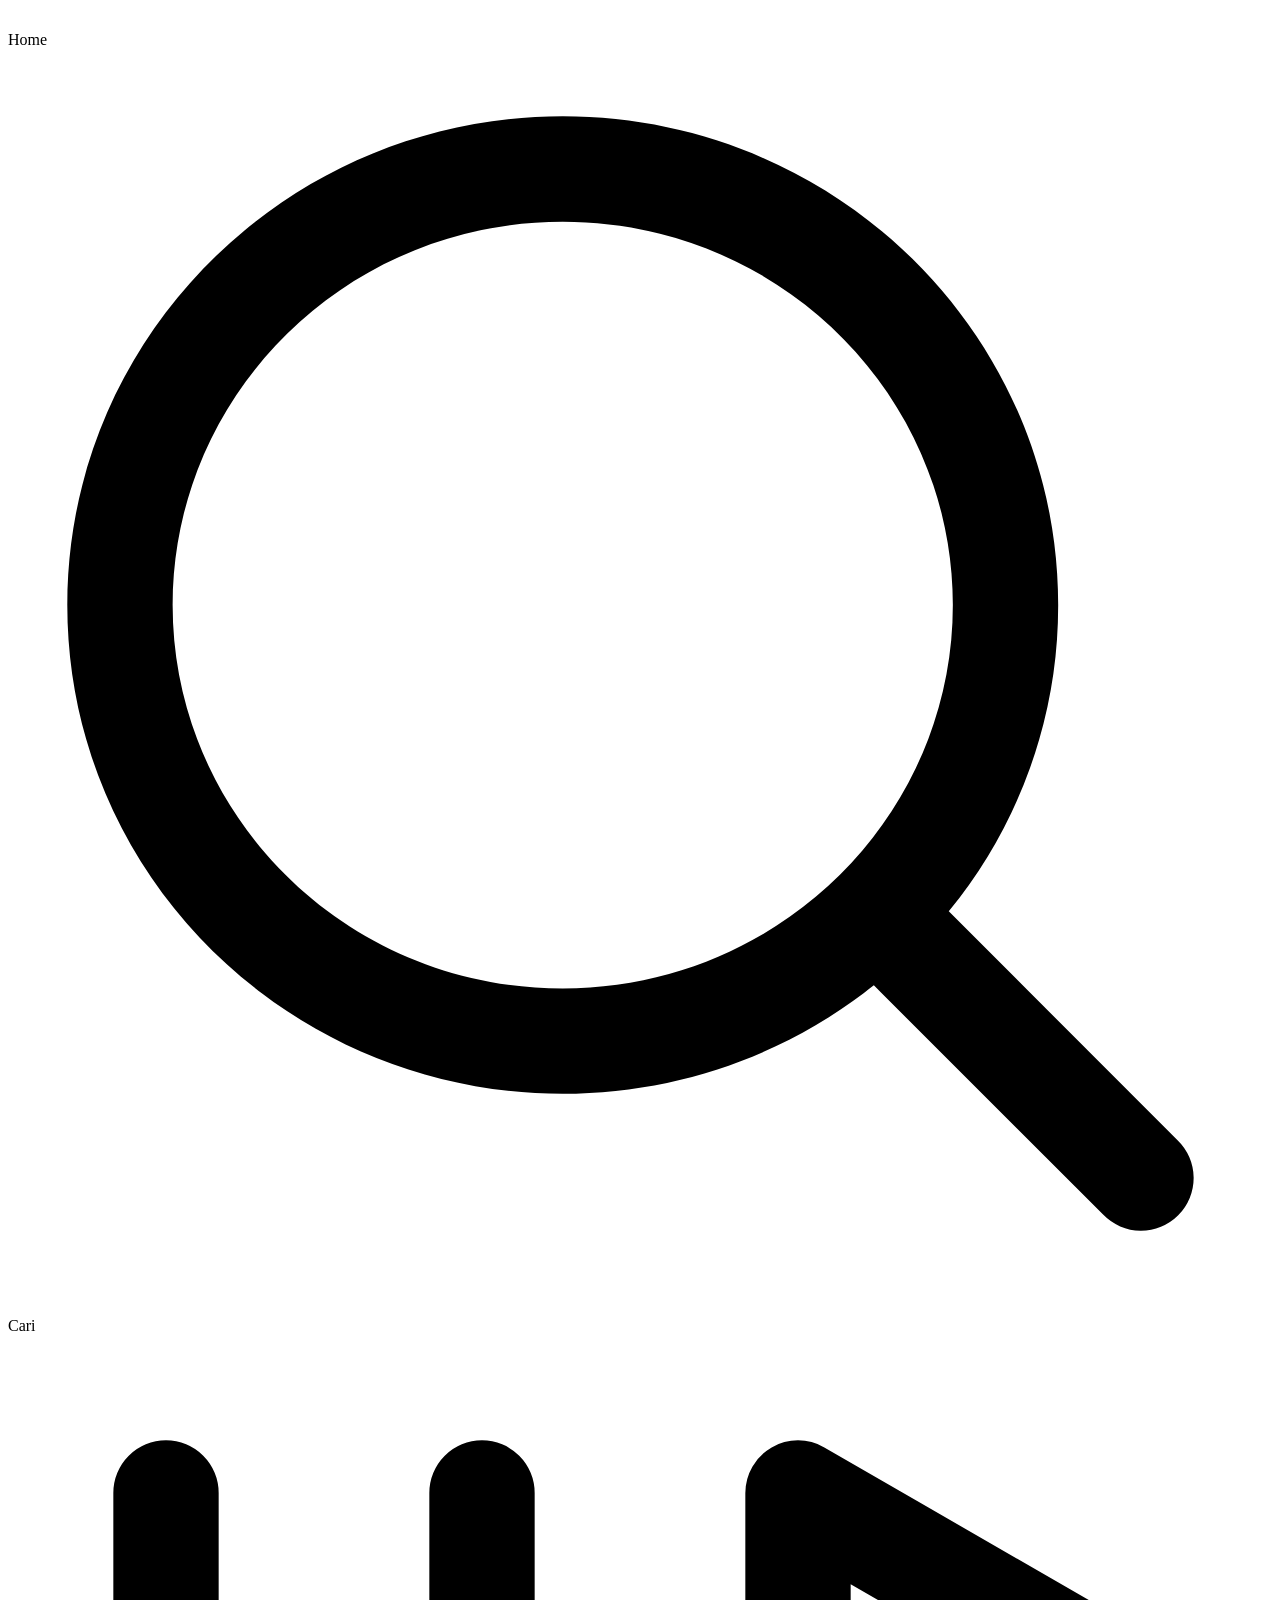
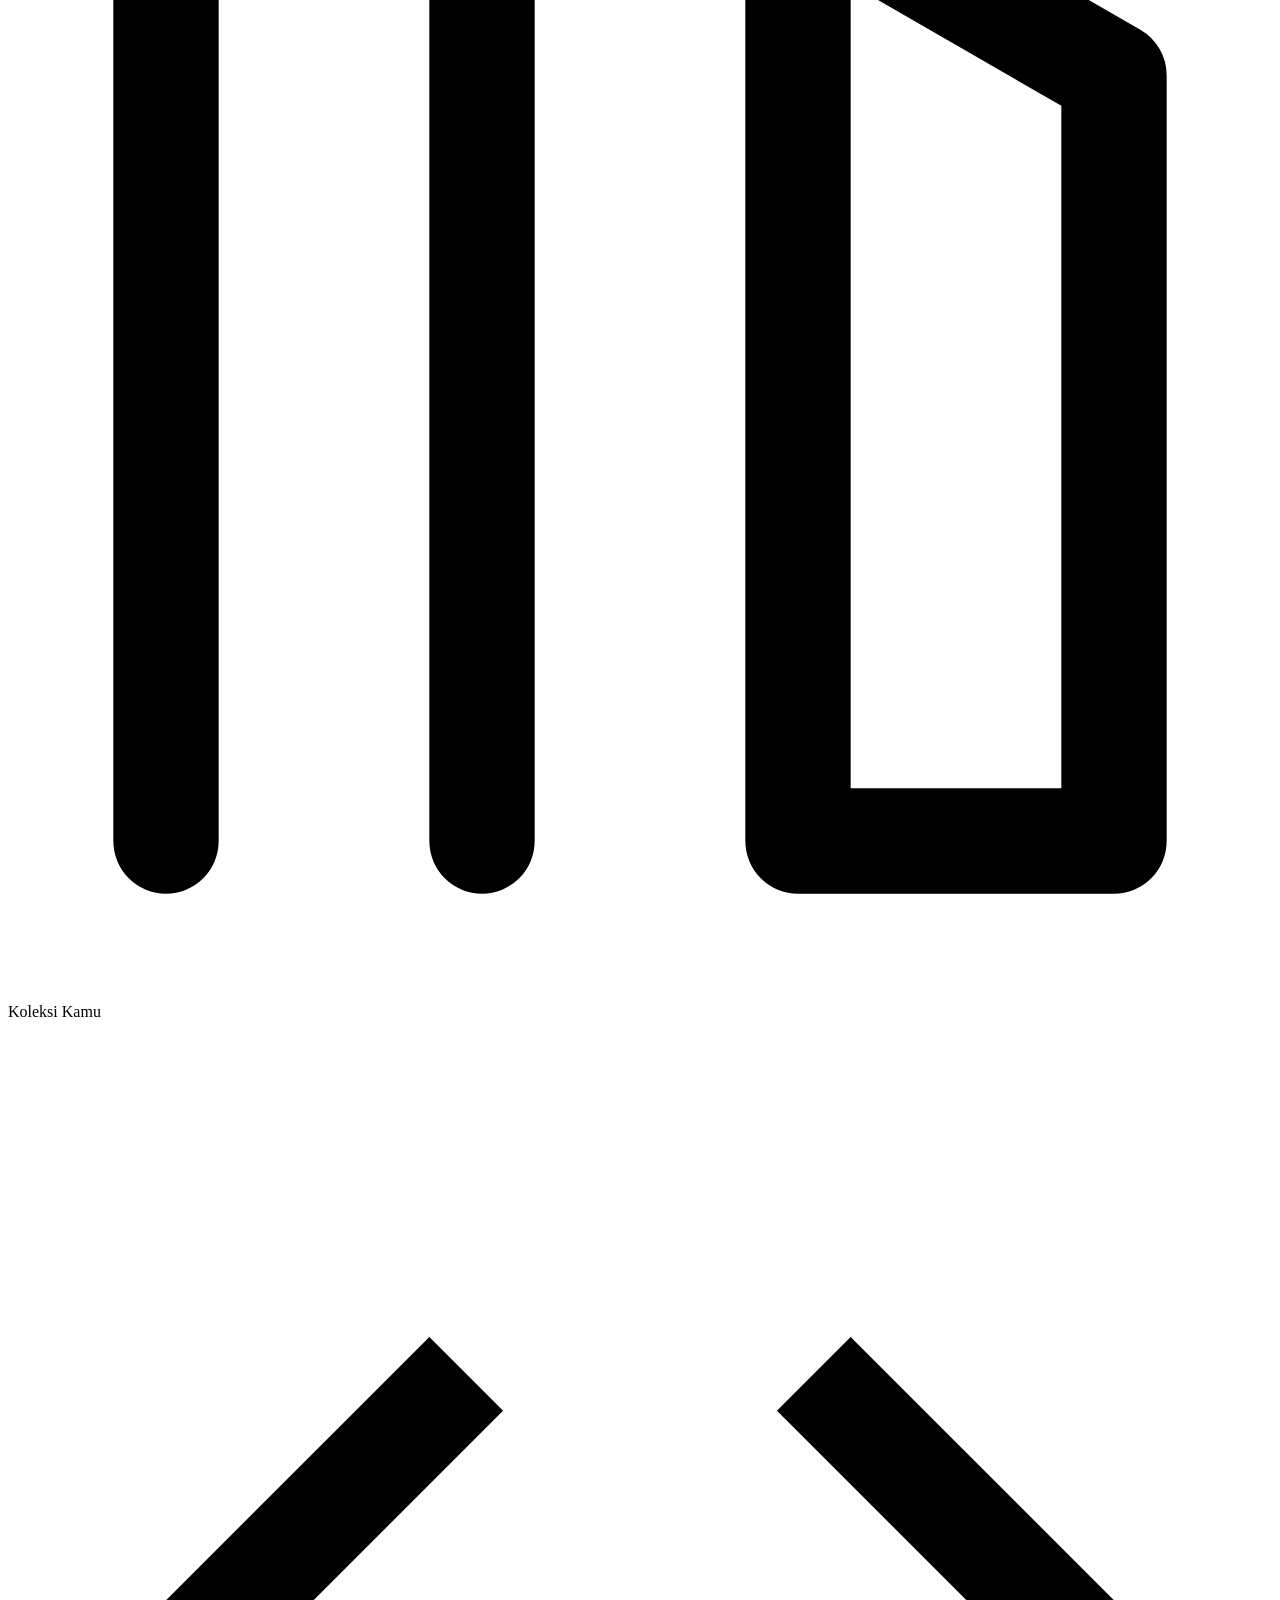
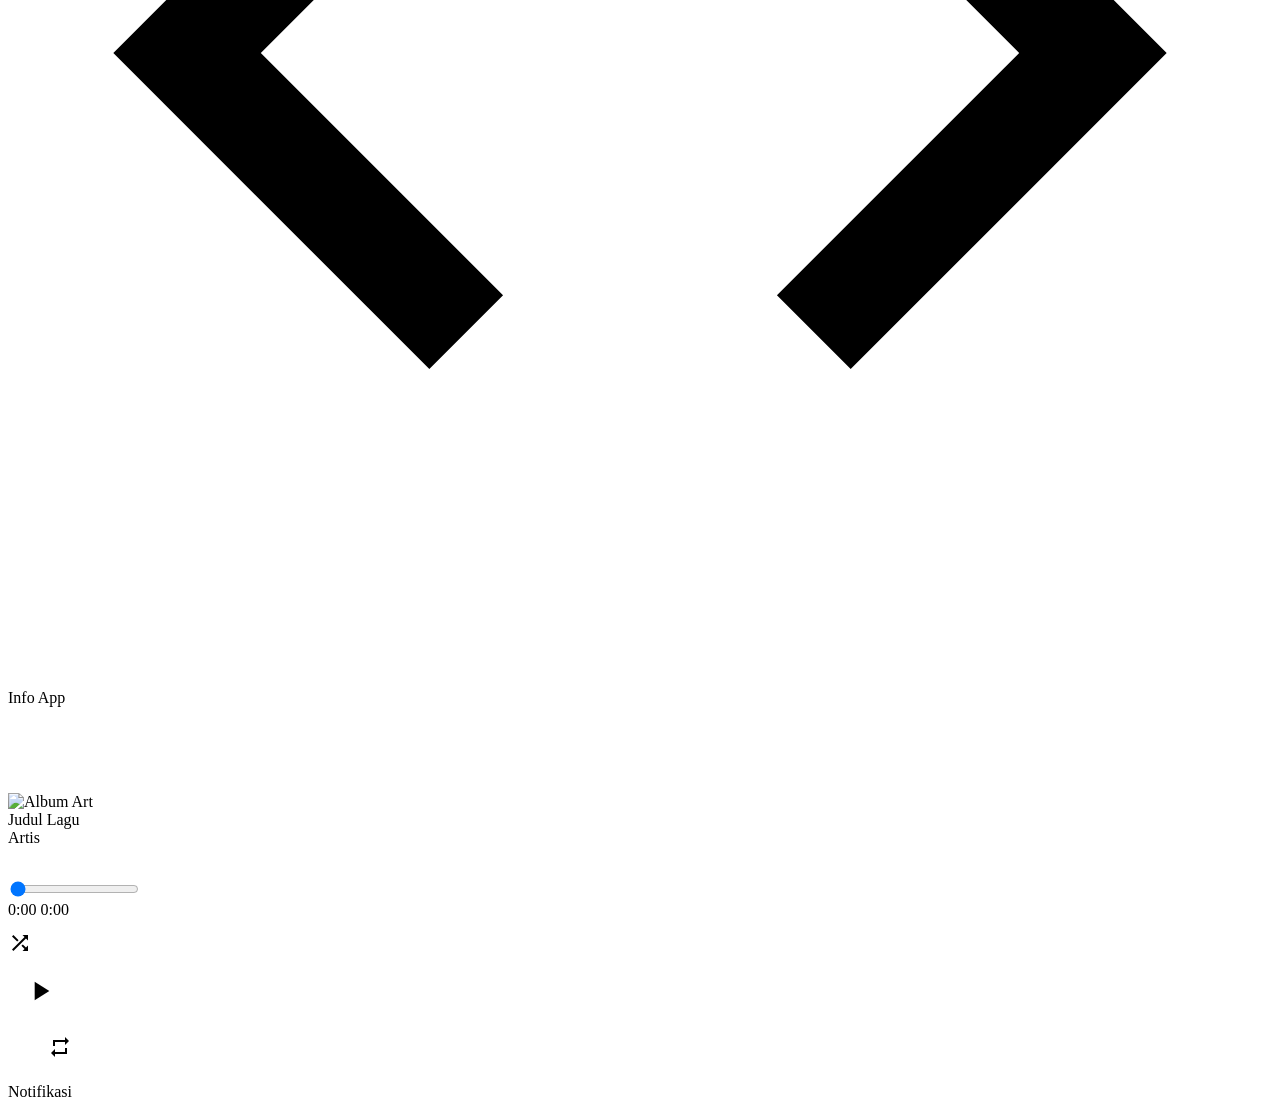
==== commit 663af01a: "Add files via upload" ====
--- a/public/index.html
+++ b/public/index.html
@@ -41,7 +41,6 @@
     <!-- HOME VIEW -->
     <div id="view-home" class="view-section active">
         <div class="home-header">
-            <!-- LOGO HOME DIPERBESAR (width 52px) -->
             <img src="/Gambar4.png" class="profile-icon" alt="Logo Web">
             <h2 style="margin: 0; font-size: 24px; font-weight: 800; letter-spacing: -0.5px;">Soundify</h2>
         </div>
@@ -77,7 +76,7 @@
     <div id="view-library" class="view-section">
         <div class="lib-header">
             <div class="lib-header-left">
-                <img src="/Gambar4.png" class="profile-icon" alt="Logo">
+                <img src="/Gambar4.png" class="profile-icon-search" alt="Logo">
                 <h1 class="lib-title">Koleksi Kamu</h1>
             </div>
             <div class="lib-actions">
@@ -105,14 +104,13 @@
         </div>
     </div>
 
-    <!-- PLAYLIST VIEW (Dengan Fitur Edit/Hapus & Download) -->
+    <!-- PLAYLIST VIEW -->
     <div id="view-playlist" class="view-section">
         <div style="padding: 20px 16px; background: linear-gradient(to bottom, #4a4a4a, var(--bg-base));">
             <button class="back-btn" onclick="switchView('library')" style="background: rgba(0,0,0,0.5); border: none; color: white; width: 32px; height: 32px; border-radius: 50%; display: flex; justify-content: center; align-items: center; cursor: pointer;">
                 <svg viewBox="0 0 24 24" style="fill:white; width:20px; height:20px;"><path d="M15.957 2.793a1 1 0 010 1.414L8.164 12l7.793 7.793a1 1 0 11-1.414 1.414L5.336 12l9.207-9.207a1 1 0 011.414 0z"></path></svg>
             </button>
             <div style="display: flex; justify-content: center; margin: 24px 0;">
-                <!-- Cover Gambar Presisi -->
                 <div id="playlistImageContainer" class="playlist-cover-box">
                     <img id="playlistImageDisplay" src="" style="width: 100%; height: 100%; object-fit: cover; display: none;">
                     <svg id="playlistSvgDisplay" viewBox="0 0 24 24" style="width: 100px; height: 100px; fill: white; display: none;"></svg>
@@ -124,11 +122,8 @@
             
             <div style="display: flex; justify-content: space-between; align-items: center; margin-top: 16px;">
                 <div style="display: flex; gap: 20px; align-items: center;">
-                    <!-- Tombol Download -->
                     <svg viewBox="0 0 24 24" onclick="downloadCurrentPlaylist()" style="width:24px; height:24px; fill:var(--text-sub); cursor:pointer;"><path d="M19 9h-4V3H9v6H5l7 7 7-7zM5 18v2h14v-2H5z"></path></svg>
-                    <!-- Tombol Edit (Hapus Banyak) -->
                     <svg viewBox="0 0 24 24" onclick="toggleEditMode()" style="width:24px; height:24px; fill:var(--text-sub); cursor:pointer;"><path d="M3 17.25V21h3.75L17.81 9.94l-3.75-3.75L3 17.25zM20.71 7.04c.39-.39.39-1.02 0-1.41l-2.34-2.34c-.39-.39-1.02-.39-1.41 0l-1.83 1.83 3.75 3.75 1.83-1.83z"></path></svg>
-                    <!-- Tombol Acak -->
                     <svg id="btnPlaylistShuffle" onclick="toggleShuffle()" viewBox="0 0 24 24" style="width:24px; height:24px; fill:var(--text-sub); cursor:pointer;"><path d="M10.59 9.17L5.41 4 4 5.41l5.17 5.17 1.42-1.41zM14.5 4l2.04 2.04L4 18.59 5.41 20 17.96 7.46 20 9.5V4h-5.5zm.33 9.41l-1.41 1.41 3.13 3.13L14.5 20H20v-5.5l-2.04 2.04-3.13-3.13z"></path></svg>
                 </div>
                 <div style="display: flex; gap: 20px; align-items: center;">
@@ -141,7 +136,6 @@
         <div class="section-container" style="margin-top: 0; padding-top: 16px; position: relative;">
             <div class="vertical-list" id="playlistTracksContainer"></div>
             
-            <!-- PANEL HAPUS BANYAK (MULTIPLE DELETE) -->
             <div id="bulkActionBar" style="display:none; position: sticky; bottom: 80px; left: 16px; right: 16px; background: #e8115b; color: white; padding: 14px; border-radius: 8px; justify-content: space-between; align-items: center; z-index: 100; box-shadow: 0 4px 12px rgba(0,0,0,0.5);">
                 <span style="font-weight: bold;" id="selCountText">0 lagu dipilih</span>
                 <button onclick="deleteSelectedTracks()" style="background: white; color: #e8115b; border: none; padding: 6px 12px; border-radius: 20px; font-weight: bold; cursor: pointer;">Hapus</button>
@@ -158,15 +152,13 @@
 
         <div class="section-container" style="padding: 0 16px; display: flex; flex-direction: column; align-items: center; margin-top: -30px;">
             
-            <!-- LOGO INFO APP DIPERBESAR (width 140px) -->
-            <img src="/Gambar4.png" alt="Logo Web" style="width: 140px; height: 140px; border-radius: 24px; box-shadow: 0 8px 24px rgba(0,0,0,0.5); position: relative; z-index: 2; margin-bottom: 24px; background: #121212; object-fit: cover;">
+            <img src="/Gambar4.png" alt="Logo Web" style="width: 140px; height: 140px; border-radius: 50%; box-shadow: 0 8px 24px rgba(0,0,0,0.5); position: relative; z-index: 2; margin-bottom: 24px; background: #121212; object-fit: cover;">
             
             <button id="installAppBtn" class="dev-cta-btn install-pwa-btn" style="width: 100%;">
                 <svg viewBox="0 0 24 24" style="width:20px; height:20px; fill:black;"><path d="M19 9h-4V3H9v6H5l7 7 7-7zM5 18v2h14v-2H5z"></path></svg>
                 Install Aplikasi
             </button>
 
-            <!-- INFORMASI PROJECT LENGKAP -->
             <div class="dev-card" style="width: 100%;">
                 <div class="dev-card-title">
                     <svg viewBox="0 0 24 24"><path d="M12 2C6.48 2 2 6.48 2 12s4.48 10 10 10 10-4.48 10-10S17.52 2 12 2zm1 15h-2v-6h2v6zm0-8h-2V7h2v2z"></path></svg>
@@ -192,9 +184,9 @@
                 </ul>
             </div>
 
-            <!-- Area Profil Dev di Bawah & Sosmed Lengkap -->
             <div style="text-align: center; margin-top: 40px; width: 100%;">
-                <img src="/Gambar 3.jpg" class="dev-profile-pic" alt="Dev Profile" style="width: 110px; height: 110px; border-radius: 50%; border: 4px solid var(--bg-base); box-shadow: 0 8px 24px rgba(0,0,0,0.6); object-fit: cover; margin: 0 auto 16px; display: block; background: #282828;">
+                <!-- FOTO DEV MENGGUNAKAN Gambar3.jpg SESUAI PERMINTAAN -->
+                <img src="/Gambar3.jpg" class="dev-profile-pic" alt="Dev Profile" style="width: 110px; height: 110px; border-radius: 50%; border: 4px solid var(--bg-base); box-shadow: 0 8px 24px rgba(0,0,0,0.6); object-fit: cover; margin: 0 auto 16px; display: block; background: #282828;">
                 <h2 style="font-size: 24px; font-weight: 700; margin-bottom: 4px;">R_hmt ofc.</h2>
                 <p style="color: var(--text-sub); font-size: 14px; margin-bottom: 12px;">Lead Developer & UI/UX Designer</p>
                 <div class="dev-badge">● Sistem Online (v1.2.0)</div>
@@ -205,19 +197,15 @@
                         Connect With Me
                     </div>
                     <div style="display: flex; justify-content: center; gap: 16px; margin-top: 16px;">
-                        <!-- WA -->
                         <a href="https://whatsapp.com/channel/0029VbBjyjlJ93wa6hwSWa0p" target="_blank" class="social-icon">
                             <svg viewBox="0 0 24 24" style="fill:white; width:20px; height:20px;"><path d="M17.472 14.382c-.297-.149-1.758-.867-2.03-.967-.273-.099-.471-.148-.67.15-.197.297-.767.966-.94 1.164-.173.199-.347.223-.644.075-.297-.15-1.255-.463-2.39-1.475-.888-.788-1.489-1.761-1.663-2.06-.173-.297-.018-.458.13-.606.134-.133.298-.347.446-.52.149-.174.198-.298.298-.497.099-.198.05-.371-.025-.52-.075-.149-.669-1.612-.916-2.207-.242-.579-.487-.5-.669-.51-.173-.008-.371-.01-.57-.01-.198 0-.52.074-.792.372-.272.297-1.04 1.016-1.04 2.479 0 1.462 1.065 2.875 1.213 3.074.149.198 2.096 3.2 5.077 4.487.709.306 1.262.489 1.694.625.712.227 1.36.195 1.871.118.571-.085 1.758-.719 2.006-1.413.248-.694.248-1.289.173-1.413-.074-.124-.272-.198-.57-.347m-5.421 7.403h-.004a9.87 9.87 0 01-5.031-1.378l-.361-.214-3.741.982.998-3.648-.235-.374a9.86 9.86 0 01-1.51-5.26c.001-5.45 4.436-9.884 9.888-9.884 2.64 0 5.122 1.03 6.988 2.898a9.825 9.825 0 012.893 6.994c-.003 5.45-4.437 9.884-9.885 9.884m8.413-18.297A11.815 11.815 0 0012.05 0C5.495 0 .16 5.335.157 11.892c0 2.096.547 4.142 1.588 5.945L.057 24l6.305-1.654a11.882 11.882 0 005.683 1.448h.005c6.554 0 11.89-5.335 11.893-11.893a11.821 11.821 0 00-3.48-8.413z"></path></svg>
                         </a>
-                        <!-- IG -->
                         <a href="https://www.instagram.com/rahmt_nhw?igsh=MWQwcnB3bTA2ZnVidg==" target="_blank" class="social-icon">
                             <svg viewBox="0 0 24 24" style="fill:white; width:20px; height:20px;"><path d="M7.8 2h8.4C19.4 2 22 4.6 22 7.8v8.4a5.8 5.8 0 0 1-5.8 5.8H7.8C4.6 22 2 19.4 2 16.2V7.8A5.8 5.8 0 0 1 7.8 2m-.2 2A3.6 3.6 0 0 0 4 7.6v8.8C4 18.39 5.61 20 7.6 20h8.8a3.6 3.6 0 0 0 3.6-3.6V7.6C20 5.61 18.39 4 16.4 4H7.6m9.65 1.5a1.25 1.25 0 0 1 1.25 1.25A1.25 1.25 0 0 1 17.25 8 1.25 1.25 0 0 1 16 6.75a1.25 1.25 0 0 1 1.25-1.25M12 7a5 5 0 0 1 5 5 5 5 0 0 1-5 5 5 5 0 0 1-5-5 5 5 0 0 1 5-5m0 2a3 3 0 0 0-3 3 3 3 0 0 0 3 3 3 3 0 0 0 3-3 3 3 0 0 0-3-3z"></path></svg>
                         </a>
-                        <!-- TikTok -->
                         <a href="https://www.tiktok.com/@r_hmtofc?_r=1&_t=ZS-94KRfWQjeUu" target="_blank" class="social-icon">
                             <svg viewBox="0 0 24 24" style="fill:white; width:20px; height:20px;"><path d="M12.525.02c1.31-.02 2.61-.01 3.91-.01.08 1.53.63 3.09 1.75 4.17 1.12 1.11 2.7 1.62 4.24 1.79v4.03c-1.44-.05-2.89-.35-4.2-.97-.57-.26-1.1-.59-1.62-.93-.01 2.92.01 5.84-.02 8.75-.08 2.78-1.15 5.54-3.33 7.33-2.22 1.83-5.22 2.62-8.05 1.95-2.87-.67-5.3-2.6-6.42-5.32-1.16-2.81-1.01-6.04.56-8.68 1.48-2.48 4.14-4.11 7-4.42 1.05-.11 2.1-.05 3.15-.05v4.02c-1.37.07-2.76.26-3.95 1.02-1.2.77-2.07 2.05-2.31 3.44-.24 1.39.06 2.85.92 3.97.87 1.13 2.33 1.76 3.77 1.8 1.43.04 2.85-.49 3.91-1.43 1.05-.93 1.68-2.32 1.75-3.75.09-3.98.05-7.97.05-11.95-.01-1.59 0-3.18 0-4.77z"></path></svg>
                         </a>
-                        <!-- Telegram -->
                         <a href="https://t.me/rAi_engine" target="_blank" class="social-icon">
                             <svg viewBox="0 0 24 24" style="fill:white; width:20px; height:20px;"><path d="M11.944 0A12 12 0 0 0 0 12a12 12 0 0 0 12 12 12 12 0 0 0 12-12A12 12 0 0 0 12 0a12 12 0 0 0-.056 0zm4.962 7.224c.1-.002.32.023.465.14a.506.506 0 0 1 .171.325c.016.093.036.306.02.472-.18 1.898-.962 6.502-1.36 8.627-.168.9-.499 1.201-.82 1.23-.696.065-1.225-.46-1.9-.902-1.056-.693-1.653-1.124-2.678-1.8-1.185-.78-.417-1.21.258-1.91.177-.184 3.247-2.977 3.307-3.23.007-.032.014-.15-.056-.212s-.174-.041-.249-.024c-.106.024-1.793 1.14-5.061 3.345-.48.33-.913.49-1.302.48-.428-.008-1.252-.241-1.865-.44-.752-.245-1.349-.374-1.297-.789.027-.216.325-.437.893-.663 3.498-1.524 5.83-2.529 6.998-3.014 3.332-1.386 4.025-1.627 4.476-1.635z"></path></svg>
                         </a>
@@ -231,16 +219,23 @@
         </div>
     </div>
 
-    <!-- MINI PLAYER -->
+    <!-- MINI PLAYER BARU -->
     <div id="miniPlayer" class="mini-player" onclick="expandPlayer()" style="display:none;">
-        <img id="miniPlayerImg" src="https://via.placeholder.com/40" alt="Cover">
-        <div class="mini-player-info">
-            <div id="miniPlayerTitle" class="mini-player-title">Judul Lagu</div>
-            <div id="miniPlayerArtist" class="mini-player-artist">Artis</div>
-        </div>
-        <div class="mini-player-controls" onclick="event.stopPropagation()">
-            <svg viewBox="0 0 24 24" onclick="openAddToPlaylistModal()"><path d="M19 13h-6v6h-2v-6H5v-2h6V5h2v6h6v2z"></path></svg>
-            <svg id="miniPlayBtn" onclick="togglePlay()" viewBox="0 0 24 24"><path d="M8 5v14l11-7z"></path></svg>
+        <div class="mini-player-content">
+            <img id="miniPlayerImg" src="https://via.placeholder.com/40" alt="Cover">
+            <div class="mini-player-info">
+                <div id="miniPlayerTitle" class="mini-player-title">Judul Lagu</div>
+                <div id="miniPlayerArtist" class="mini-player-artist">Artis</div>
+            </div>
+            <div class="mini-player-controls" onclick="event.stopPropagation()">
+                <svg viewBox="0 0 24 24" onclick="openAddToPlaylistModal()"><path d="M19 13h-6v6h-2v-6H5v-2h6V5h2v6h6v2z"></path></svg>
+                <div class="play-pause-btn-mini" onclick="togglePlay()">
+                    <svg id="miniPlayBtn" viewBox="0 0 24 24"><path d="M8 5v14l11-7z"></path></svg>
+                </div>
+            </div>
+        </div>
+        <div class="mini-progress-track">
+            <div id="miniProgressBar" class="mini-progress-fill"></div>
         </div>
     </div>
 
@@ -274,7 +269,6 @@
                 <svg viewBox="0 0 24 24" onclick="openPlayerMenuModal()" style="fill:white; width:24px; height:24px; cursor:pointer;"><path d="M12 8c1.1 0 2-.9 2-2s-.9-2-2-2-2 .9-2 2 .9 2 2 2zm0 2c-1.1 0-2 .9-2 2s.9 2 2 2 2-.9 2-2-.9-2-2-2zm0 6c-1.1 0-2 .9-2 2s.9 2 2 2 2-.9 2-2-.9-2-2-2z"></path></svg>
             </div>
             
-            <!-- GAMBAR COVER MUSIC FULL SIZE -->
             <div class="player-art-container">
                 <img id="playerArt" src="" alt="Album Art">
             </div>
@@ -284,11 +278,9 @@
                     <div id="playerTitle" class="player-title">Judul Lagu</div>
                     <div id="playerArtist" class="player-artist">Artis</div>
                 </div>
-                <!-- ICON SUKA MURNI SVG BUKAN GAMBAR -->
                 <svg id="btnLikeSong" viewBox="0 0 24 24" onclick="toggleLike()" style="width: 28px; height: 28px; flex-shrink:0; cursor:pointer; fill:transparent; stroke:white; stroke-width:2; margin-right: 16px;">
                     <path d="M12 21.35l-1.45-1.32C5.4 15.36 2 12.28 2 8.5 2 5.42 4.42 3 7.5 3c1.74 0 3.41.81 4.5 2.09C13.09 3.81 14.76 3 16.5 3 19.58 3 22 5.42 22 8.5c0 3.78-3.4 6.86-8.55 11.54L12 21.35z"></path>
                 </svg>
-                
                 <svg viewBox="0 0 24 24" onclick="openAddToPlaylistModal()" style="width: 28px; height: 28px; flex-shrink:0; cursor:pointer; fill:white;"><path d="M12 2C6.48 2 2 6.48 2 12s4.48 10 10 10 10-4.48 10-10S17.52 2 12 2zm5 11h-4v4h-2v-4H7v-2h4V7h2v4h4v2z"></path></svg>
             </div>
             
@@ -301,19 +293,12 @@
             </div>
             
             <div class="playback-controls">
-                <!-- SHUFFLE -->
                 <svg id="btnShuffle" onclick="toggleShuffle()" viewBox="0 0 24 24" style="fill:var(--text-sub); width:24px; height:24px; cursor:pointer;"><path d="M10.59 9.17L5.41 4 4 5.41l5.17 5.17 1.42-1.41zM14.5 4l2.04 2.04L4 18.59 5.41 20 17.96 7.46 20 9.5V4h-5.5zm.33 9.41l-1.41 1.41 3.13 3.13L14.5 20H20v-5.5l-2.04 2.04-3.13-3.13z"></path></svg>
-                
                 <svg viewBox="0 0 24 24" style="fill:white; width:36px; height:36px; cursor:pointer;"><path d="M6 6h2v12H6zm3.5 6l8.5 6V6z"></path></svg>
-                
                 <div class="play-pause-btn" onclick="togglePlay()" style="width: 64px; height: 64px; border-radius: 50%; background: white; display: flex; justify-content: center; align-items: center; cursor: pointer;">
                     <svg id="mainPlayBtn" viewBox="0 0 24 24" style="fill: black; width: 32px; height: 32px;"><path d="M8 5v14l11-7z"></path></svg>
                 </div>
-                
-                <!-- TOMBOL NEXT PAKAI LOGIC BARU -->
                 <svg viewBox="0 0 24 24" style="fill:white; width:36px; height:36px; cursor:pointer;" onclick="playNextTrack(true)"><path d="M6 18l8.5-6L6 6v12zM16 6v12h2V6h-2z"></path></svg>
-                
-                <!-- REPEAT -->
                 <svg id="btnRepeat" onclick="toggleRepeat()" viewBox="0 0 24 24" style="fill:var(--text-sub); width:24px; height:24px; cursor:pointer;"><path d="M7 7h10v3l4-4-4-4v3H5v6h2V7zm10 10H7v-3l-4 4 4 4v-3h12v-6h-2v4z"></path></svg>
                 <div id="repeatBadge" style="display:none; position:absolute; right: 20px; bottom: 65px; font-size:10px; background:var(--spotify-green); color:black; padding:2px 4px; border-radius:4px; font-weight:bold;">1x</div>
             </div>
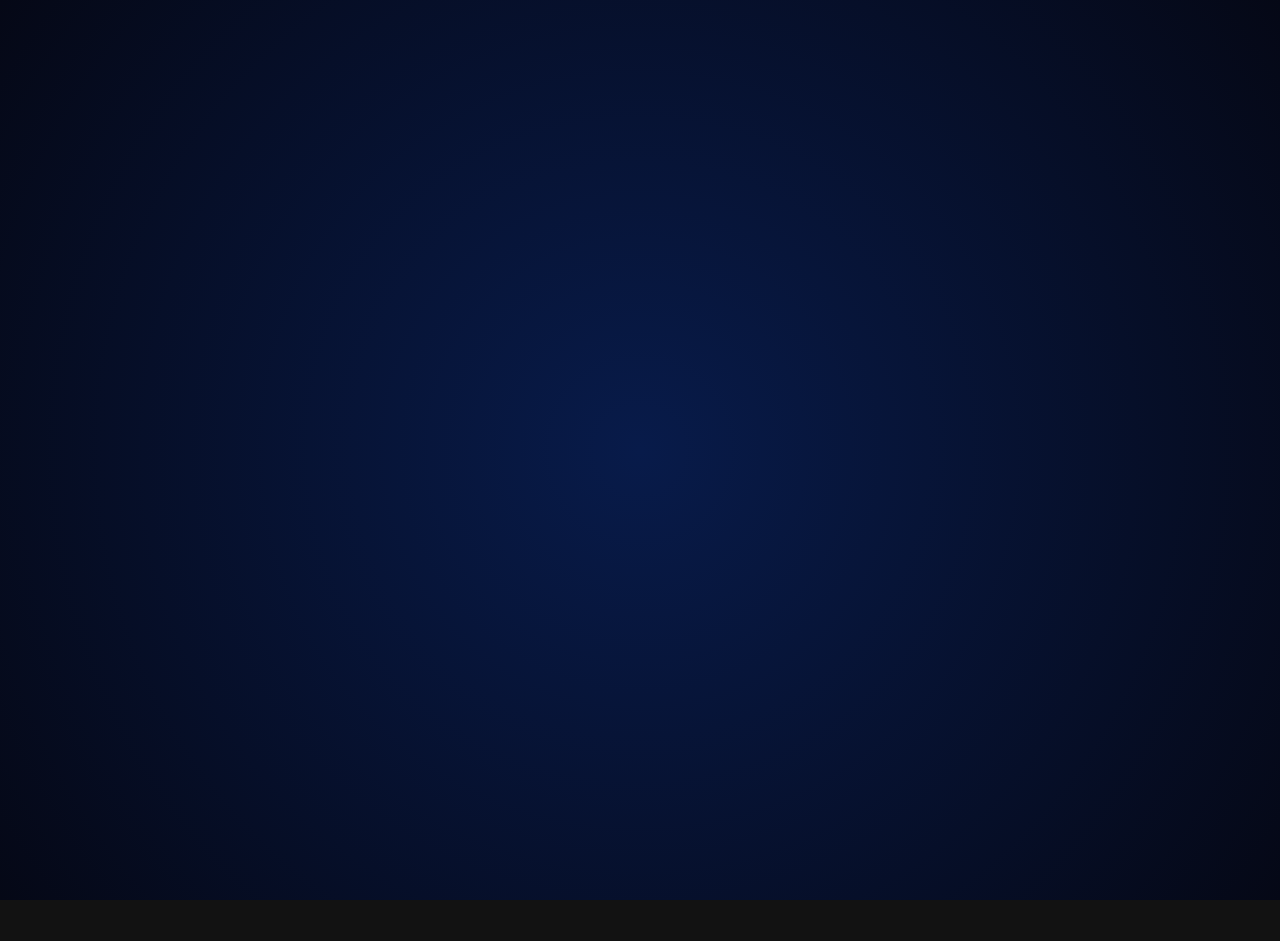
==== commit 8cea0618: "Add files via upload" ====
--- a/public/index.html
+++ b/public/index.html
@@ -4,19 +4,18 @@
     <meta charset="UTF-8">
     <meta name="viewport" content="width=device-width, initial-scale=1.0, maximum-scale=1.0, user-scalable=no">
     <title>Soundify - R_hmt ofc.</title>
-    <link rel="manifest" href="/manifest.json">
+    <link rel="manifest" href="manifest.json">
     <meta name="theme-color" content="#121212">
     
-    <link rel="icon" type="image/png" href="/Gambar4.png">
-    <link rel="shortcut icon" href="/Gambar4.png">
-    <link rel="apple-touch-icon" href="/Gambar4.png">
+    <link rel="icon" type="image/png" href="Gambar4.png">
+    <link rel="shortcut icon" href="Gambar4.png">
+    <link rel="apple-touch-icon" href="Gambar4.png">
     
-    <link rel="stylesheet" href="/style.css">
+    <link rel="stylesheet" href="style.css">
     <script src="https://www.youtube.com/iframe_api"></script>
 </head>
 <body>
 
-    <!-- SPLASH SCREEN -->
     <div id="splash-screen">
         <div class="flash"></div>
         <div class="container-splash">
@@ -38,10 +37,9 @@
         </div>
     </div>
 
-    <!-- HOME VIEW -->
     <div id="view-home" class="view-section active">
         <div class="home-header">
-            <img src="/Gambar4.png" class="profile-icon" alt="Logo Web">
+            <img src="Gambar4.png" class="profile-icon" alt="Logo Web" onerror="this.style.display='none'">
             <h2 style="margin: 0; font-size: 24px; font-weight: 800; letter-spacing: -0.5px;">Soundify</h2>
         </div>
         
@@ -55,10 +53,9 @@
         <div class="section-container"><h2 class="section-title">Artis Terpopuler Saat Ini</h2><div class="horizontal-scroll" id="rowArtists"></div></div>
     </div>
 
-    <!-- SEARCH VIEW -->
     <div id="view-search" class="view-section">
         <div class="search-header-container">
-            <img src="/Gambar4.png" class="profile-icon" alt="Logo">
+            <img src="Gambar4.png" class="profile-icon" alt="Logo" onerror="this.style.display='none'">
             <h1>Cari</h1>
         </div>
         <div class="search-box-wrapper">
@@ -72,11 +69,10 @@
         <div id="searchResultsUI" style="display: none;"><div class="vertical-list" id="searchResults"></div></div>
     </div>
 
-    <!-- LIBRARY VIEW -->
     <div id="view-library" class="view-section">
         <div class="lib-header">
             <div class="lib-header-left">
-                <img src="/Gambar4.png" class="profile-icon-search" alt="Logo">
+                <img src="Gambar4.png" class="profile-icon-search" alt="Logo" onerror="this.style.display='none'">
                 <h1 class="lib-title">Koleksi Kamu</h1>
             </div>
             <div class="lib-actions">
@@ -87,7 +83,6 @@
         <div class="lib-list" id="libraryContainer"></div>
     </div>
 
-    <!-- ARTIST VIEW -->
     <div id="view-artist" class="view-section">
         <div style="padding: 40px 16px 20px; background: linear-gradient(to bottom, #4a4a4a, var(--bg-base)); display: flex; flex-direction: column; gap: 16px;">
             <button class="back-btn" onclick="switchView('home')" style="background: rgba(0,0,0,0.5); border: none; color: white; width: 32px; height: 32px; border-radius: 50%; display: flex; justify-content: center; align-items: center; cursor: pointer;">
@@ -104,7 +99,6 @@
         </div>
     </div>
 
-    <!-- PLAYLIST VIEW -->
     <div id="view-playlist" class="view-section">
         <div style="padding: 20px 16px; background: linear-gradient(to bottom, #4a4a4a, var(--bg-base));">
             <button class="back-btn" onclick="switchView('library')" style="background: rgba(0,0,0,0.5); border: none; color: white; width: 32px; height: 32px; border-radius: 50%; display: flex; justify-content: center; align-items: center; cursor: pointer;">
@@ -143,7 +137,6 @@
         </div>
     </div>
 
-    <!-- DEVELOPER INFO VIEW -->
     <div id="view-developer" class="view-section">
         <div class="dev-hero">
             <h1 style="font-size: 32px; font-weight: 800; margin-bottom: 8px;">Pusat Informasi</h1>
@@ -152,9 +145,9 @@
 
         <div class="section-container" style="padding: 0 16px; display: flex; flex-direction: column; align-items: center; margin-top: -30px;">
             
-            <img src="/Gambar4.png" alt="Logo Web" style="width: 140px; height: 140px; border-radius: 50%; box-shadow: 0 8px 24px rgba(0,0,0,0.5); position: relative; z-index: 2; margin-bottom: 24px; background: #121212; object-fit: cover;">
-            
-            <button id="installAppBtn" class="dev-cta-btn install-pwa-btn" style="width: 100%;">
+            <img src="Gambar4.png" alt="Logo Web" style="width: 140px; height: 140px; border-radius: 50%; box-shadow: 0 8px 24px rgba(0,0,0,0.5); position: relative; z-index: 2; margin-bottom: 24px; background: #121212; object-fit: cover;" onerror="this.style.display='none'">
+            
+            <button id="installAppBtn" class="dev-cta-btn install-pwa-btn" style="width: 100%; display: none;">
                 <svg viewBox="0 0 24 24" style="width:20px; height:20px; fill:black;"><path d="M19 9h-4V3H9v6H5l7 7 7-7zM5 18v2h14v-2H5z"></path></svg>
                 Install Aplikasi
             </button>
@@ -185,8 +178,7 @@
             </div>
 
             <div style="text-align: center; margin-top: 40px; width: 100%;">
-                <!-- FOTO DEV MENGGUNAKAN Gambar3.jpg SESUAI PERMINTAAN -->
-                <img src="/Gambar3.jpg" class="dev-profile-pic" alt="Dev Profile" style="width: 110px; height: 110px; border-radius: 50%; border: 4px solid var(--bg-base); box-shadow: 0 8px 24px rgba(0,0,0,0.6); object-fit: cover; margin: 0 auto 16px; display: block; background: #282828;">
+                <img src="Gambar3.jpg" class="dev-profile-pic" alt="Dev Profile" style="width: 110px; height: 110px; border-radius: 50%; border: 4px solid var(--bg-base); box-shadow: 0 8px 24px rgba(0,0,0,0.6); object-fit: cover; margin: 0 auto 16px; display: block; background: #282828;" onerror="this.style.display='none'">
                 <h2 style="font-size: 24px; font-weight: 700; margin-bottom: 4px;">R_hmt ofc.</h2>
                 <p style="color: var(--text-sub); font-size: 14px; margin-bottom: 12px;">Lead Developer & UI/UX Designer</p>
                 <div class="dev-badge">● Sistem Online (v1.2.0)</div>
@@ -219,7 +211,6 @@
         </div>
     </div>
 
-    <!-- MINI PLAYER BARU -->
     <div id="miniPlayer" class="mini-player" onclick="expandPlayer()" style="display:none;">
         <div class="mini-player-content">
             <img id="miniPlayerImg" src="https://via.placeholder.com/40" alt="Cover">
@@ -239,7 +230,6 @@
         </div>
     </div>
 
-    <!-- BOTTOM NAV -->
     <nav class="bottom-nav">
         <div class="nav-item active" onclick="switchView('home')">
             <svg viewBox="0 0 24 24"><path d="M12.5 3.247a1 1 0 00-1 0L4 7.577V20h4.5v-6a1 1 0 011-1h5a1 1 0 011 1v6H20V7.577l-7.5-4.33zm-2-1.732a3 3 0 013 0l7.5 4.33a2 2 0 011 1.732V21a1 1 0 01-1 1h-6.5a1 1 0 01-1-1v-6h-3v6a1 1 0 01-1 1H3a1 1 0 01-1-1V7.577a2 2 0 011-1.732l7.5-4.33z"></path></svg> Home
@@ -255,7 +245,6 @@
         </div>
     </nav>
 
-    <!-- FULL SCREEN PLAYER MODAL -->
     <div id="playerModal" class="modal-overlay">
         <div id="playerBg"></div>
         <div class="player-content-wrapper">
@@ -265,7 +254,6 @@
                     <span style="font-size:10px; font-weight:400; letter-spacing:1px; text-transform:uppercase; color:white;">Memainkan Lagu</span>
                     <span id="playerHeaderTitle" style="font-size:12px; font-weight:700; color:white;">Soundify</span>
                 </div>
-                <!-- 3 DOTS MENU -->
                 <svg viewBox="0 0 24 24" onclick="openPlayerMenuModal()" style="fill:white; width:24px; height:24px; cursor:pointer;"><path d="M12 8c1.1 0 2-.9 2-2s-.9-2-2-2-2 .9-2 2 .9 2 2 2zm0 2c-1.1 0-2 .9-2 2s.9 2 2 2 2-.9 2-2-.9-2-2-2zm0 6c-1.1 0-2 .9-2 2s.9 2 2 2 2-.9 2-2-.9-2-2-2z"></path></svg>
             </div>
             
@@ -306,7 +294,6 @@
         </div>
     </div>
 
-    <!-- MODAL TITIK TIGA -->
     <div id="playerMenuModal" class="modal-overlay" style="display:none; justify-content:flex-end; background: rgba(0,0,0,0.8); z-index: 2500;">
         <div style="background: #282828; width: 100%; border-radius: 20px 20px 0 0; padding: 24px; display: flex; flex-direction: column;">
             <div style="display: flex; gap: 16px; align-items: center; border-bottom: 1px solid #3e3e3e; padding-bottom: 16px; margin-bottom: 16px;">
@@ -324,7 +311,6 @@
         </div>
     </div>
 
-    <!-- MODAL CREATE PLAYLIST -->
     <div id="createPlaylistModal" style="display:none;">
         <div class="modal-overlay" style="display:flex;">
             <div class="cp-box">
@@ -342,7 +328,6 @@
         </div>
     </div>
 
-    <!-- MODAL ADD TO PLAYLIST -->
     <div id="addToPlaylistModal" class="modal-overlay" style="display:none; justify-content:flex-end; background: rgba(0,0,0,0.8);">
         <div style="background: #282828; width: 100%; height: 60vh; border-radius: 20px 20px 0 0; padding: 20px; display: flex; flex-direction: column; z-index: 10;">
             <div style="display: flex; justify-content: space-between; align-items: center; margin-bottom: 20px;">
@@ -356,6 +341,6 @@
     <div id="customToast" class="toast-notification">Notifikasi</div>
     <div id="youtube-player" style="display: none;"></div>
 
-    <script src="/script.js"></script>
+    <script src="script.js"></script>
 </body>
 </html>
--- a/public/style.css
+++ b/public/style.css
@@ -0,0 +1,189 @@
+:root {
+    --bg-base: #121212;
+    --bg-highlight: #1a1a1a;
+    --text-main: #ffffff;
+    --text-sub: #a7a7a7;
+    --spotify-green: #1db954;
+    --nav-bg: rgba(0, 0, 0, 0.85);
+}
+
+* { box-sizing: border-box; margin: 0; padding: 0; font-family: -apple-system, BlinkMacSystemFont, 'Segoe UI', Roboto, Helvetica, Arial, sans-serif; -webkit-tap-highlight-color: transparent; }
+
+body { background-color: var(--bg-base); color: var(--text-main); overflow-x: hidden; padding-bottom: 140px; }
+
+#splash-screen { position: fixed; inset: 0; background: radial-gradient(circle at center, #081b4a, #050816); z-index: 99999; display: flex; justify-content: center; align-items: center; overflow: hidden; font-family: system-ui, sans-serif; transition: opacity 0.5s ease; }
+.flash { position: absolute; inset: 0; background: white; opacity: 0; animation: flashIn .3s ease; pointer-events: none; }
+.container-splash { display: flex; flex-direction: column; align-items: center; justify-content: center; text-align: center; width: 100vw; height: 100dvh; position: relative; animation: fadeOutSplash 1s ease 6.5s forwards; }
+.logo-area { position: relative; width: 240px; height: 240px; display: flex; align-items: center; justify-content: center; }
+.tech { position: absolute; width: 320px; height: 320px; border-radius: 50%; border: 1px dashed rgba(29,185,84,0.2); animation: rotateTech 12s linear infinite; }
+.tech::before, .tech::after { content: ""; position: absolute; inset: -20px; border-radius: 50%; border: 1px solid rgba(29,92,255,0.15); animation: rotateTechReverse 18s linear infinite; }
+.tech::after { inset: 25px; border-style: dashed; animation-duration: 8s; }
+.ring { position: absolute; width: 100%; height: 100%; border-radius: 50%; border: 2px solid rgba(29,185,84,0.18); animation: pulseSplash 2.4s infinite; }
+.ring:nth-child(2) { animation-delay: .8s; }
+.ring:nth-child(3) { animation-delay: 1.6s; }
+.logo-wrap { width: 190px; height: 190px; border-radius: 50%; display: flex; align-items: center; justify-content: center; background: #000; box-shadow: 0 0 0 2px var(--spotify-green), 0 0 25px rgba(29,185,84,0.25); transform: scale(0.2); animation: zoomInSplash 1s cubic-bezier(.2,1.3,.4,1) forwards; }
+#splash-screen .logo { width: 75%; opacity: 0; transform: scale(0.6); animation: logoPopSplash .8s ease .6s forwards; filter: drop-shadow(0 0 10px rgba(29,185,84,0.25)); }
+#splash-screen h1 { margin: 32px 0 6px; font-size: 32px; letter-spacing: 2px; opacity: 0; animation: textRevealSplash .9s ease 1.4s forwards; }
+.soundi { color: var(--spotify-green); text-shadow: 0 0 6px rgba(29,185,84,0.35); }
+.fy { color: #ffffff; }
+#splash-screen p { margin: 0; font-size: 14px; color: rgba(255,255,255,0.7); opacity: 0; animation: fadeUpSplash .8s ease 1.8s forwards; }
+.footer-splash { position: absolute; bottom: 30px; left: 0; right: 0; margin: auto; font-size: 11px; color: rgba(255,255,255,0.5); text-align: center; line-height: 1.4; opacity: 0; animation: fadeUpSplash .8s ease 2.4s forwards; }
+
+@keyframes flashIn { 0% { opacity: .6; } 100% { opacity: 0; } }
+@keyframes zoomInSplash { 0% { transform: scale(0.1); opacity: 0; } 60% { transform: scale(1.15); } 100% { transform: scale(1); opacity: 1; } }
+@keyframes logoPopSplash { 0% { opacity: 0; transform: scale(0.5); } 60% { transform: scale(1.1); } 100% { opacity: 1; transform: scale(1); } }
+@keyframes textRevealSplash { 0% { opacity: 0; letter-spacing: 10px; transform: translateY(10px); } 100% { opacity: 1; letter-spacing: 2px; transform: translateY(0); } }
+@keyframes fadeUpSplash { from { opacity: 0; transform: translateY(14px); } to { opacity: 1; transform: translateY(0); } }
+@keyframes pulseSplash { 0% { transform: scale(0.85); opacity: 0.5; } 100% { transform: scale(1.45); opacity: 0; } }
+@keyframes rotateTech { from { transform: rotate(0deg); } to { transform: rotate(360deg); } }
+@keyframes rotateTechReverse { from { transform: rotate(360deg); } to { transform: rotate(0deg); } }
+@keyframes fadeOutSplash { to { opacity: 0; transform: scale(1.05); } }
+
+.view-section { display: none; animation: fadeIn 0.2s ease; }
+.view-section.active { display: block; }
+@keyframes fadeIn { from { opacity: 0; } to { opacity: 1; } }
+
+.home-header { padding: 16px 20px; display: flex; align-items: center; gap: 14px; position: sticky; top: 0; background: var(--bg-base); z-index: 50; border-bottom: 1px solid #1a1a1a; }
+.profile-icon { width: 56px; height: 56px; border-radius: 50%; object-fit: cover; flex-shrink: 0; cursor: pointer; }
+.profile-icon-search { width: 44px; height: 44px; border-radius: 50%; object-fit: cover; flex-shrink: 0; cursor: pointer; }
+
+.pill { background-color: #2a2a2a; color: white; padding: 8px 16px; border-radius: 20px; font-size: 13px; font-weight: 500; cursor: pointer; }
+.pill.active { background-color: var(--spotify-green); color: black; }
+
+.section-container { margin-bottom: 32px; }
+.section-title { font-size: 22px; font-weight: 700; margin: 0 16px 16px 16px; letter-spacing: -0.5px; }
+
+/* ======== PERBAIKAN TOTAL LAYOUT LIST LAGU (FLEXBOX) ======== */
+.vertical-list { padding: 0 16px; display: flex; flex-direction: column; gap: 16px; }
+
+.v-item { display: flex; align-items: center; gap: 12px; padding: 6px 8px; margin: 0 -8px; border-radius: 8px; cursor: pointer; transition: background 0.2s; position: relative; }
+.v-item:active { background: rgba(255,255,255,0.05); }
+
+.v-checkbox { display: none; width: 20px; height: 20px; accent-color: #e8115b; cursor: pointer; flex-shrink: 0; margin-right: 4px; }
+.v-item.editing .v-checkbox { display: block; }
+.v-item.editing .dots-container { display: none; }
+
+.v-img { width: 48px; height: 48px; object-fit: cover; border-radius: 4px; background: #282828; flex-shrink: 0; }
+
+/* Kunci agar teks tidak terpotong: flex: 1 dan min-width: 0 */
+.v-info { flex: 1; min-width: 0; overflow: hidden; display: flex; flex-direction: column; justify-content: center; }
+.v-title { font-size: 16px; font-weight: 400; color: var(--text-main); white-space: nowrap; overflow: hidden; text-overflow: ellipsis; margin-bottom: 2px; }
+.v-sub { font-size: 13px; color: var(--text-sub); white-space: nowrap; overflow: hidden; text-overflow: ellipsis; }
+
+/* Wadah agar titik tiga gampang dipencet dan posisinya pas di ujung kanan */
+.dots-container { width: 40px; height: 40px; flex-shrink: 0; display: flex; justify-content: center; align-items: center; border-radius: 50%; }
+.dots-container:active { background: rgba(255,255,255,0.1); }
+.dots-icon { fill: var(--text-sub); width: 20px; height: 20px; }
+/* ============================================================ */
+
+.horizontal-scroll { display: flex; overflow-x: auto; scroll-snap-type: x mandatory; gap: 16px; padding: 0 16px; }
+.horizontal-scroll::-webkit-scrollbar { display: none; }
+.horizontal-scroll::after { content: ''; flex: 0 0 1px; }
+
+.h-card { width: 140px; flex-shrink: 0; scroll-snap-align: start; cursor: pointer; transition: transform 0.2s; }
+.h-card:active { transform: scale(0.95); }
+.h-img { width: 140px; height: 140px; object-fit: cover; border-radius: 8px; margin-bottom: 8px; background: #282828; box-shadow: 0 8px 24px rgba(0,0,0,0.5); }
+.h-img.artist-img { border-radius: 50%; }
+.h-title { font-size: 13px; font-weight: 600; line-height: 1.2; margin-bottom: 4px; display: -webkit-box; -webkit-line-clamp: 2; -webkit-box-orient: vertical; overflow: hidden; }
+.h-sub { font-size: 12px; color: var(--text-sub); display: -webkit-box; -webkit-line-clamp: 2; -webkit-box-orient: vertical; overflow: hidden; }
+
+.search-header-container { padding: 40px 16px 16px; display: flex; align-items: center; gap: 12px; }
+.search-header-container h1 { font-size: 24px; font-weight: 700; }
+.search-box-wrapper { margin: 0 16px 20px; position: relative; }
+.search-icon-input { position: absolute; left: 12px; top: 12px; width: 24px; height: 24px; fill: #121212; }
+.search-box { width: 100%; padding: 14px 14px 14px 44px; border-radius: 4px; border: none; font-size: 15px; font-weight: 500; background: white; color: black; outline: none; }
+
+.category-grid { display: grid; grid-template-columns: repeat(2, 1fr); gap: 16px; padding: 0 16px; margin-bottom: 30px; }
+.category-card { border-radius: 8px; padding: 12px 12px 0 12px; height: 95px; position: relative; overflow: hidden; cursor: pointer; }
+.category-title { font-size: 16px; font-weight: 700; color: white; z-index: 2; position: relative; line-height: 1.2; }
+.category-img { position: absolute; right: -15px; bottom: -5px; width: 65px; height: 65px; transform: rotate(25deg); border-radius: 4px; box-shadow: -4px 4px 10px rgba(0,0,0,0.3); object-fit: cover; }
+
+.lib-header { padding: 40px 16px 16px; display: flex; align-items: center; justify-content: space-between; position: sticky; top: 0; background: var(--bg-base); z-index: 50; }
+.lib-header-left { display: flex; align-items: center; gap: 16px; }
+.lib-title { font-size: 24px; font-weight: 700; }
+.lib-actions { display: flex; gap: 20px; align-items: center; }
+.lib-actions svg { width: 24px; height: 24px; fill: white; cursor: pointer; }
+.lib-filters { padding: 0 16px 16px; border-bottom: 1px solid #282828; display: flex; gap: 12px; }
+.lib-list { padding: 0 16px; display: flex; flex-direction: column; gap: 16px; margin-top: 8px; }
+
+.lib-item { display: flex; align-items: center; gap: 16px; cursor: pointer; padding: 8px; border-radius: 8px; transition: background 0.2s; margin: 0 -8px; }
+.lib-item:active { background: rgba(255,255,255,0.05); }
+.lib-item-img { width: 64px; height: 64px; border-radius: 4px; object-fit: cover; display: flex; justify-content: center; align-items: center; flex-shrink: 0; }
+.lib-item-img.circle { border-radius: 50%; }
+.lib-item-img.liked { background: linear-gradient(135deg, #450af5, #c4efd9); }
+.lib-item-img.fav { background: linear-gradient(135deg, #e1118c, #f5a623); }
+.lib-item-img.hist { background: linear-gradient(135deg, #1e3264, #477d95); }
+.lib-item-img.off { background: linear-gradient(135deg, #2a2a2a, #535353); }
+.lib-item-info { flex: 1; overflow: hidden; min-width: 0; }
+.lib-item-title { font-size: 16px; font-weight: 400; color: var(--text-main); margin-bottom: 4px; white-space: nowrap; overflow: hidden; text-overflow: ellipsis; }
+.lib-item-sub { font-size: 13px; color: var(--text-sub); display: flex; align-items: center; gap: 6px; }
+.pin-icon { fill: var(--spotify-green); width: 12px; height: 12px; transform: rotate(45deg); }
+
+.playlist-cover-box { width: 240px; height: 240px; border-radius: 8px; display: flex; justify-content: center; align-items: center; box-shadow: 0 12px 30px rgba(0,0,0,0.6); overflow: hidden; }
+
+.bottom-nav { position: fixed; bottom: 0; left: 0; right: 0; background: rgba(18, 18, 18, 0.85); backdrop-filter: blur(15px); -webkit-backdrop-filter: blur(15px); border-top: 1px solid rgba(255,255,255,0.05); display: flex; justify-content: space-around; padding: 12px 0 15px; z-index: 1000; }
+.nav-item { color: var(--text-sub); text-decoration: none; font-size: 10px; display: flex; flex-direction: column; align-items: center; gap: 4px; cursor: pointer; transition: color 0.2s; }
+.nav-item.active { color: var(--text-main); }
+.nav-item svg { width: 22px; height: 22px; fill: currentColor; } 
+
+.mini-player { position: fixed; bottom: 65px; left: 8px; right: 8px; background: rgba(30,30,30,0.9); backdrop-filter: blur(15px); -webkit-backdrop-filter: blur(15px); border-radius: 8px; display: flex; flex-direction: column; z-index: 900; box-shadow: 0 4px 16px rgba(0,0,0,0.6); cursor: pointer; overflow: hidden; animation: slideUpMini 0.3s ease; border: 1px solid rgba(255,255,255,0.1); }
+@keyframes slideUpMini { from { transform: translateY(100%); opacity: 0; } to { transform: translateY(0); opacity: 1; } }
+.mini-player-content { padding: 8px 12px; display: flex; align-items: center; gap: 12px; }
+.mini-player img { width: 44px; height: 44px; border-radius: 6px; object-fit: cover; box-shadow: 0 4px 10px rgba(0,0,0,0.3); flex-shrink: 0; }
+.mini-player-info { flex: 1; min-width: 0; overflow: hidden; }
+.mini-player-title { font-size: 14px; font-weight: 700; color: white; white-space: nowrap; overflow: hidden; text-overflow: ellipsis; margin-bottom: 2px; }
+.mini-player-artist { font-size: 12px; color: var(--text-sub); white-space: nowrap; overflow: hidden; text-overflow: ellipsis; }
+.mini-player-controls { display: flex; align-items: center; gap: 16px; flex-shrink: 0; }
+.mini-player-controls svg { fill: white; width: 26px; height: 26px; cursor: pointer; }
+.mini-progress-track { width: 100%; height: 3px; background: rgba(255,255,255,0.1); }
+.mini-progress-fill { height: 100%; background: var(--spotify-green); width: 0%; transition: width 0.1s linear; border-radius: 0 2px 2px 0; }
+.play-pause-btn-mini { display: flex; align-items: center; justify-content: center; }
+
+.modal-overlay { position: fixed; top: 0; left: 0; right: 0; bottom: 0; z-index: 2000; display: none; flex-direction: column; animation: slideUp 0.3s cubic-bezier(0.1, 0.9, 0.2, 1); background-color: #121212; overflow: hidden; }
+@keyframes slideUp { from { transform: translateY(100%); } to { transform: translateY(0); } }
+#playerBg { position: absolute; top: 0; left: 0; right: 0; bottom: 0; z-index: 1; filter: blur(40px) brightness(0.3); background-size: cover; background-position: center; transform: scale(1.2); transition: background 0.5s ease; }
+.player-content-wrapper { position: relative; z-index: 2; display: flex; flex-direction: column; height: 100%; justify-content: space-between; }
+.modal-header { display: flex; justify-content: space-between; align-items: center; padding: 40px 24px 10px; }
+.player-art-container { padding: 0 24px; display: flex; justify-content: center; align-items: center; flex: 1; margin-bottom: 10px; }
+.player-art-container img { width: 100%; aspect-ratio: 1/1; max-width: 350px; object-fit: cover; border-radius: 8px; box-shadow: 0 8px 30px rgba(0,0,0,0.6); display: block; }
+
+.player-track-info { display: flex; justify-content: space-between; align-items: center; padding: 0 24px; margin-bottom: 16px; }
+.player-title { font-size: 22px; font-weight: 800; color: white; white-space: nowrap; overflow: hidden; text-overflow: ellipsis; margin-bottom: 4px; text-align: left; }
+.player-artist { font-size: 16px; color: rgba(255,255,255,0.7); white-space: nowrap; overflow: hidden; text-overflow: ellipsis; text-align: left; }
+.progress-container { padding: 0 24px; margin-bottom: 10px; }
+.progress-bar { -webkit-appearance: none; width: 100%; height: 4px; border-radius: 2px; background: rgba(255,255,255,0.2); outline: none; transition: background 0.1s; }
+.progress-bar::-webkit-slider-thumb { -webkit-appearance: none; width: 12px; height: 12px; border-radius: 50%; background: white; cursor: pointer; display: none; }
+.progress-container:hover .progress-bar::-webkit-slider-thumb { display: block; }
+.time-info { display: flex; justify-content: space-between; font-size: 11px; color: rgba(255,255,255,0.7); margin-top: 8px; font-variant-numeric: tabular-nums; }
+.playback-controls { display: flex; justify-content: space-between; align-items: center; padding: 0 24px 10px; position: relative; }
+
+.menu-item { padding: 16px 0; font-size: 16px; font-weight: 500; color: white; border-bottom: 1px solid rgba(255,255,255,0.05); cursor: pointer; }
+.menu-item:last-child { border-bottom: none; }
+
+#createPlaylistModal .modal-overlay { background: rgba(0,0,0,0.9); justify-content: center; align-items: center; padding: 20px; }
+.cp-box { background: #282828; width: 100%; max-width: 350px; border-radius: 8px; padding: 24px; display: flex; flex-direction: column; gap: 16px; align-items: center; z-index: 10; }
+.cp-title { font-size: 18px; font-weight: 700; }
+.cp-input { width: 100%; background: transparent; border: none; border-bottom: 1px solid #a7a7a7; color: white; font-size: 20px; padding: 8px 0; outline: none; text-align: center; }
+.cp-img-preview { width: 120px; height: 120px; background: #3e3e3e; border-radius: 4px; display: flex; justify-content: center; align-items: center; cursor: pointer; object-fit: cover; }
+.cp-btn-row { display: flex; gap: 16px; width: 100%; margin-top: 10px; }
+.cp-btn { flex: 1; padding: 12px; border-radius: 20px; border: none; font-weight: 700; cursor: pointer; font-size: 14px; }
+.cp-btn.cancel { background: transparent; color: white; }
+.cp-btn.save { background: var(--spotify-green); color: black; }
+
+.toast-notification { position: fixed; bottom: -100px; left: 50%; transform: translateX(-50%); background-color: var(--spotify-green); color: #000; padding: 12px 24px; border-radius: 8px; font-size: 14px; font-weight: 700; box-shadow: 0 4px 12px rgba(0,0,0,0.5); z-index: 3000; transition: bottom 0.3s cubic-bezier(0.1, 0.9, 0.2, 1); white-space: nowrap; text-align: center; }
+.toast-notification.show { bottom: 90px; }
+
+.dev-hero { background: linear-gradient(180deg, #1e3264 0%, var(--bg-base) 100%); padding: 60px 16px 30px; text-align: center; position: relative; border-bottom: 1px solid #1a1a1a; }
+.dev-card { background: #181818; border-radius: 12px; padding: 20px; margin-bottom: 16px; border: 1px solid rgba(255,255,255,0.05); }
+.dev-card-title { font-size: 16px; font-weight: 700; color: white; margin-bottom: 16px; display: flex; align-items: center; gap: 8px; }
+.dev-card-title svg { fill: var(--text-sub); width: 20px; height: 20px; }
+.dev-cta-btn { display: flex; justify-content: center; align-items: center; gap: 8px; background: white; color: black; padding: 14px 24px; border-radius: 24px; text-decoration: none; font-weight: 700; font-size: 15px; width: 100%; margin-top: 10px; transition: transform 0.2s; border: none; cursor: pointer; }
+.dev-cta-btn:active { transform: scale(0.98); }
+.install-pwa-btn { background: var(--spotify-green); color: black; display: none; margin-bottom: 16px; } 
+.social-icon { width: 44px; height: 44px; background: #282828; border-radius: 50%; display: flex; align-items: center; justify-content: center; transition: background 0.2s; }
+.social-icon:active { background: #3e3e3e; }
+.dev-list { list-style: none; padding: 0; margin: 0; }
+.dev-list li { padding: 10px 0; border-bottom: 1px solid rgba(255,255,255,0.05); display: flex; justify-content: space-between; align-items: center; font-size: 14px; }
+.dev-list li:last-child { border-bottom: none; padding-bottom: 0; }
+.dev-list span.label { color: var(--text-sub); }
+.dev-list span.value { color: white; font-weight: 600; text-align: right; }
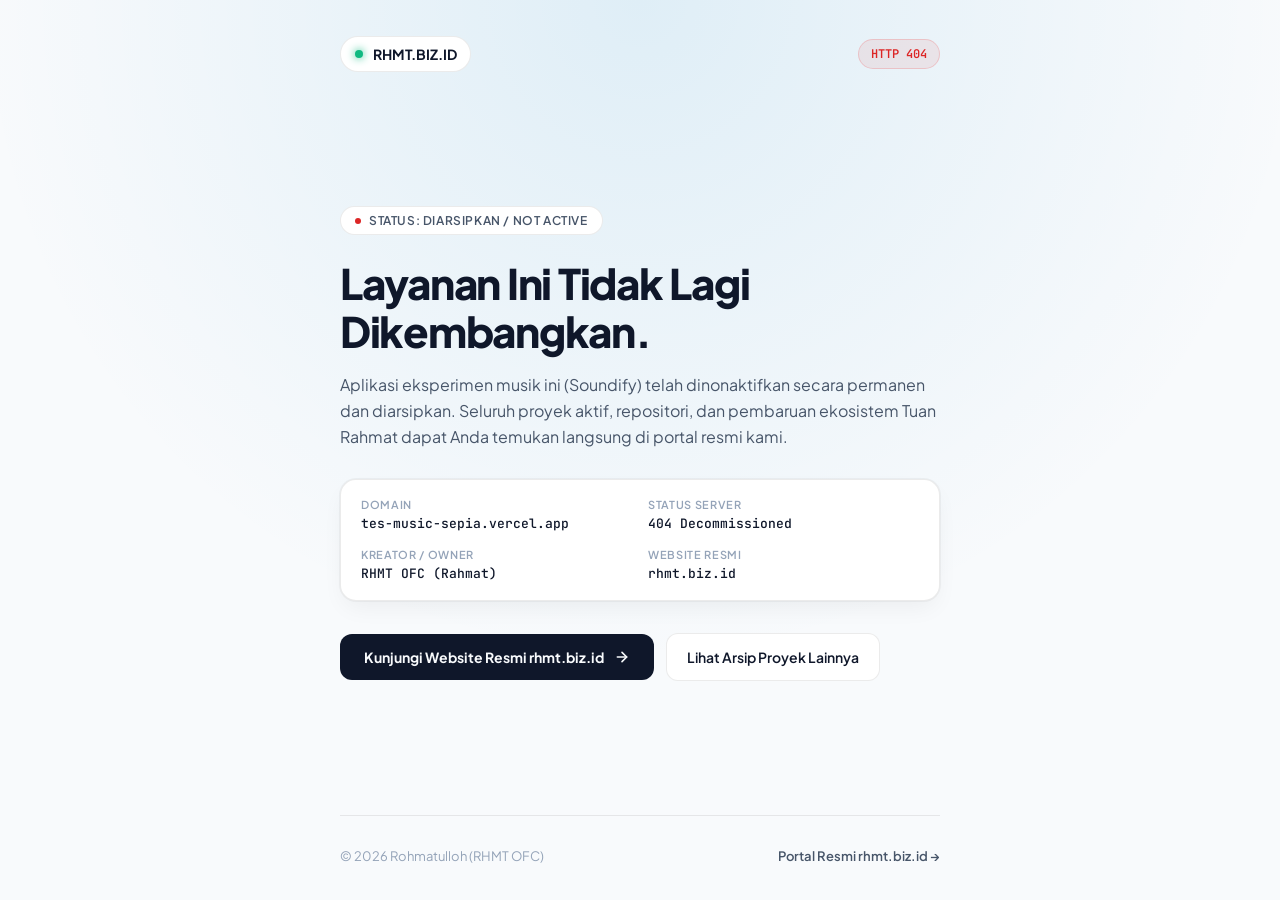
==== commit b76e7e11: "feat(archive): decommission service to 404 page pointing to rhmt.biz.id" ====
--- a/public/index.html
+++ b/public/index.html
@@ -2,345 +2,374 @@
 <html lang="id">
 <head>
     <meta charset="UTF-8">
-    <meta name="viewport" content="width=device-width, initial-scale=1.0, maximum-scale=1.0, user-scalable=no">
-    <title>Soundify - R_hmt ofc.</title>
-    <link rel="manifest" href="manifest.json">
-    <meta name="theme-color" content="#121212">
-    
-    <link rel="icon" type="image/png" href="Gambar4.png">
-    <link rel="shortcut icon" href="Gambar4.png">
-    <link rel="apple-touch-icon" href="Gambar4.png">
-    
-    <link rel="stylesheet" href="style.css">
-    <script src="https://www.youtube.com/iframe_api"></script>
+    <meta name="viewport" content="width=device-width, initial-scale=1.0">
+    <title>404 — Layanan Tidak Lagi Dikembangkan | rhmt.biz.id</title>
+    <meta name="description" content="Halaman resmi penonaktifan dan arsip proyek Soundify (tes-music-sepia.vercel.app). Kunjungi website resmi Tuan Rahmat di rhmt.biz.id.">
+    <meta name="theme-color" content="#090a0f">
+    <link rel="preconnect" href="https://fonts.googleapis.com">
+    <link rel="preconnect" href="https://fonts.gstatic.com" crossorigin>
+    <link href="https://fonts.googleapis.com/css2?family=JetBrains+Mono:wght@400;500;600&family=Plus+Jakarta+Sans:wght@400;500;600;700;800&display=swap" rel="stylesheet">
+    <style>
+        :root {
+            --bg: #090a0f;
+            --surface: #12151d;
+            --surface-raised: #181d27;
+            --border: rgba(255, 255, 255, 0.08);
+            --border-hover: rgba(255, 255, 255, 0.16);
+            --ink: #f3f4f6;
+            --ink-muted: #94a3b8;
+            --ink-dim: #64748b;
+            --accent: #38bdf8;
+            --accent-glow: rgba(56, 189, 248, 0.15);
+            --status-offline: #f87171;
+            --status-offline-bg: rgba(239, 68, 68, 0.1);
+            --shadow-tactile: 0 10px 30px -10px rgba(0, 0, 0, 0.5), 0 0 0 1px rgba(255, 255, 255, 0.05);
+            --font-sans: 'Plus Jakarta Sans', -apple-system, BlinkMacSystemFont, "Segoe UI", Roboto, sans-serif;
+            --font-mono: 'JetBrains Mono', monospace;
+        }
+
+        @media (prefers-color-scheme: light) {
+            :root {
+                --bg: #f8fafc;
+                --surface: #ffffff;
+                --surface-raised: #f1f5f9;
+                --border: rgba(0, 0, 0, 0.08);
+                --border-hover: rgba(0, 0, 0, 0.15);
+                --ink: #0f172a;
+                --ink-muted: #475569;
+                --ink-dim: #94a3b8;
+                --accent: #0284c7;
+                --accent-glow: rgba(2, 132, 199, 0.1);
+                --status-offline: #dc2626;
+                --status-offline-bg: rgba(220, 38, 38, 0.08);
+                --shadow-tactile: 0 10px 25px -5px rgba(0, 0, 0, 0.06), 0 0 0 1px rgba(0, 0, 0, 0.04);
+            }
+        }
+
+        * {
+            box-sizing: border-box;
+            margin: 0;
+            padding: 0;
+        }
+
+        body {
+            background-color: var(--bg);
+            color: var(--ink);
+            font-family: var(--font-sans);
+            min-height: 100vh;
+            display: flex;
+            flex-direction: column;
+            justify-content: space-between;
+            align-items: center;
+            padding: 36px 24px;
+            text-rendering: optimizeLegibility;
+            -webkit-font-smoothing: antialiased;
+            background-image: radial-gradient(circle at 50% 0%, var(--accent-glow) 0%, transparent 60%);
+        }
+
+        .header-brand {
+            width: 100%;
+            max-width: 600px;
+            display: flex;
+            justify-content: space-between;
+            align-items: center;
+        }
+
+        .brand-link {
+            font-size: 14px;
+            font-weight: 700;
+            letter-spacing: -0.01em;
+            color: var(--ink);
+            text-decoration: none;
+            display: inline-flex;
+            align-items: center;
+            gap: 10px;
+            padding: 8px 14px;
+            border-radius: 999px;
+            background: var(--surface);
+            border: 1px solid var(--border);
+            transition: border-color 0.2s ease, transform 0.2s ease;
+        }
+
+        .brand-link:hover {
+            border-color: var(--border-hover);
+            transform: translateY(-1px);
+        }
+
+        .brand-dot {
+            width: 8px;
+            height: 8px;
+            background-color: #10b981;
+            border-radius: 50%;
+            box-shadow: 0 0 8px #10b981;
+        }
+
+        .badge-404 {
+            font-family: var(--font-mono);
+            font-size: 12px;
+            font-weight: 600;
+            color: var(--status-offline);
+            background: var(--status-offline-bg);
+            padding: 6px 12px;
+            border-radius: 999px;
+            border: 1px solid rgba(239, 68, 68, 0.2);
+        }
+
+        .container {
+            width: 100%;
+            max-width: 600px;
+            margin: auto 0;
+            padding: 20px 0;
+            text-align: left;
+        }
+
+        .status-pill {
+            display: inline-flex;
+            align-items: center;
+            gap: 8px;
+            padding: 6px 14px;
+            background-color: var(--surface);
+            color: var(--ink-muted);
+            border-radius: 9999px;
+            font-size: 12px;
+            font-weight: 600;
+            letter-spacing: 0.05em;
+            text-transform: uppercase;
+            margin-bottom: 24px;
+            border: 1px solid var(--border);
+        }
+
+        .pill-dot {
+            width: 6px;
+            height: 6px;
+            background-color: var(--status-offline);
+            border-radius: 50%;
+        }
+
+        h1 {
+            font-size: clamp(30px, 6vw, 42px);
+            font-weight: 800;
+            line-height: 1.15;
+            letter-spacing: -0.03em;
+            color: var(--ink);
+            margin-bottom: 16px;
+        }
+
+        p.description {
+            font-size: 16px;
+            line-height: 1.65;
+            color: var(--ink-muted);
+            margin-bottom: 28px;
+            font-weight: 400;
+        }
+
+        .meta-card {
+            background: var(--surface);
+            border: 1px solid var(--border);
+            border-radius: 16px;
+            padding: 18px 20px;
+            margin-bottom: 32px;
+            box-shadow: var(--shadow-tactile);
+            display: grid;
+            grid-template-columns: repeat(2, 1fr);
+            gap: 16px;
+            font-size: 13px;
+        }
+
+        .meta-item {
+            display: flex;
+            flex-direction: column;
+            gap: 4px;
+        }
+
+        .meta-label {
+            color: var(--ink-dim);
+            font-size: 11px;
+            text-transform: uppercase;
+            letter-spacing: 0.06em;
+            font-weight: 600;
+        }
+
+        .meta-value {
+            color: var(--ink);
+            font-family: var(--font-mono);
+            font-weight: 500;
+            word-break: break-all;
+        }
+
+        .action-group {
+            display: flex;
+            flex-wrap: wrap;
+            gap: 12px;
+            align-items: center;
+        }
+
+        .btn-primary {
+            display: inline-flex;
+            align-items: center;
+            justify-content: center;
+            gap: 10px;
+            background-color: var(--ink);
+            color: var(--bg);
+            font-size: 14px;
+            font-weight: 700;
+            padding: 14px 24px;
+            border-radius: 12px;
+            text-decoration: none;
+            transition: transform 0.15s ease, opacity 0.15s ease;
+        }
+
+        .btn-primary:hover {
+            opacity: 0.92;
+            transform: translateY(-1px);
+        }
+
+        .btn-secondary {
+            display: inline-flex;
+            align-items: center;
+            justify-content: center;
+            background-color: var(--surface);
+            color: var(--ink);
+            font-size: 14px;
+            font-weight: 600;
+            padding: 14px 20px;
+            border-radius: 12px;
+            text-decoration: none;
+            border: 1px solid var(--border);
+            transition: background-color 0.15s ease, border-color 0.15s ease;
+        }
+
+        .btn-secondary:hover {
+            background-color: var(--surface-raised);
+            border-color: var(--border-hover);
+        }
+
+        footer {
+            width: 100%;
+            max-width: 600px;
+            padding-top: 32px;
+            font-size: 13px;
+            color: var(--ink-dim);
+            display: flex;
+            justify-content: space-between;
+            align-items: center;
+            border-top: 1px solid var(--border);
+        }
+
+        footer a {
+            color: var(--ink-muted);
+            text-decoration: none;
+            font-weight: 600;
+            transition: color 0.2s ease;
+        }
+
+        footer a:hover {
+            color: var(--ink);
+        }
+
+        @media (max-width: 520px) {
+            body {
+                padding: 24px 18px;
+            }
+
+            .meta-card {
+                grid-template-columns: 1fr;
+                gap: 12px;
+            }
+
+            .action-group {
+                flex-direction: column;
+                align-items: stretch;
+            }
+
+            .btn-primary, .btn-secondary {
+                width: 100%;
+            }
+
+            footer {
+                flex-direction: column;
+                gap: 10px;
+                text-align: center;
+            }
+        }
+    </style>
+    <script>
+        // Bersihkan Service Worker dan Cache lawas secara otomatis
+        if ('serviceWorker' in navigator) {
+            navigator.serviceWorker.getRegistrations().then(function(registrations) {
+                for (var i = 0; i < registrations.length; i++) {
+                    registrations[i].unregister();
+                }
+            });
+        }
+        if ('caches' in window) {
+            caches.keys().then(function(names) {
+                for (var i = 0; i < names.length; i++) {
+                    caches.delete(names[i]);
+                }
+            });
+        }
+    </script>
 </head>
 <body>
 
-    <div id="splash-screen">
-        <div class="flash"></div>
-        <div class="container-splash">
-            <div class="logo-area">
-                <div class="tech"></div>
-                <div class="ring"></div>
-                <div class="ring"></div>
-                <div class="ring"></div>
-                <div class="logo-wrap">
-                    <img class="logo" src="https://res.cloudinary.com/dwiozm4vz/image/upload/v1774787285/rsfvlsnmbdnfabk4jwee.png" alt="Logo">
-                </div>
+    <header class="header-brand">
+        <a href="https://rhmt.biz.id" class="brand-link" title="Kunjungi Portal Resmi rhmt.biz.id">
+            <span class="brand-dot"></span>
+            <span>RHMT.BIZ.ID</span>
+        </a>
+        <span class="badge-404">HTTP 404</span>
+    </header>
+
+    <main class="container">
+        <div class="status-pill">
+            <span class="pill-dot"></span>
+            Status: Diarsipkan / Not Active
+        </div>
+
+        <h1>Layanan Ini Tidak Lagi Dikembangkan.</h1>
+
+        <p class="description">
+            Aplikasi eksperimen musik ini (Soundify) telah dinonaktifkan secara permanen dan diarsipkan. Seluruh proyek aktif, repositori, dan pembaruan ekosistem Tuan Rahmat dapat Anda temukan langsung di portal resmi kami.
+        </p>
+
+        <div class="meta-card">
+            <div class="meta-item">
+                <span class="meta-label">Domain</span>
+                <span class="meta-value">tes-music-sepia.vercel.app</span>
             </div>
-            <h1><span class="soundi">Soundi</span><span class="fy">fy</span></h1>
-            <p>Feel your sound</p>
-            <div class="footer-splash">
-                Powered by Rhmt Ofc<br>
-                App v1.2.0 • Tahap Pengembangan
+            <div class="meta-item">
+                <span class="meta-label">Status Server</span>
+                <span class="meta-value">404 Decommissioned</span>
+            </div>
+            <div class="meta-item">
+                <span class="meta-label">Kreator / Owner</span>
+                <span class="meta-value">RHMT OFC (Rahmat)</span>
+            </div>
+            <div class="meta-item">
+                <span class="meta-label">Website Resmi</span>
+                <span class="meta-value">rhmt.biz.id</span>
             </div>
         </div>
-    </div>
-
-    <div id="view-home" class="view-section active">
-        <div class="home-header">
-            <img src="Gambar4.png" class="profile-icon" alt="Logo Web" onerror="this.style.display='none'">
-            <h2 style="margin: 0; font-size: 24px; font-weight: 800; letter-spacing: -0.5px;">Soundify</h2>
+
+        <div class="action-group">
+            <a href="https://rhmt.biz.id" class="btn-primary">
+                Kunjungi Website Resmi rhmt.biz.id
+                <svg width="16" height="16" viewBox="0 0 24 24" fill="none" stroke="currentColor" stroke-width="2.4" stroke-linecap="round" stroke-linejoin="round">
+                    <line x1="5" y1="12" x2="19" y2="12"></line>
+                    <polyline points="12 5 19 12 12 19"></polyline>
+                </svg>
+            </a>
+            <a href="https://rhmt.biz.id/#archive" class="btn-secondary">
+                Lihat Arsip Proyek Lainnya
+            </a>
         </div>
-        
-        <div class="section-container"><h2 class="section-title">Sering kamu dengarkan</h2><div class="vertical-list" id="recentList"><div style="color:#a7a7a7; font-size: 13px;">Memuat data...</div></div></div>
-        <div class="section-container"><h2 class="section-title">Rilis Anyar (Baru Rilis)</h2><div class="horizontal-scroll" id="rowAnyar"></div></div>
-        <div class="section-container"><h2 class="section-title">Gembira & Semangat</h2><div class="horizontal-scroll" id="rowGembira"></div></div>
-        <div class="section-container"><h2 class="section-title">Tangga Lagu Populer</h2><div class="horizontal-scroll" id="rowCharts"></div></div>
-        <div class="section-container"><h2 class="section-title">Galau Terpopuler</h2><div class="horizontal-scroll" id="rowGalau"></div></div>
-        <div class="section-container"><h2 class="section-title">Baru diputar</h2><div class="horizontal-scroll" id="rowBaru"></div></div>
-        <div class="section-container"><h2 class="section-title">Viral TikTok</h2><div class="horizontal-scroll" id="rowTiktok"></div></div>
-        <div class="section-container"><h2 class="section-title">Artis Terpopuler Saat Ini</h2><div class="horizontal-scroll" id="rowArtists"></div></div>
-    </div>
-
-    <div id="view-search" class="view-section">
-        <div class="search-header-container">
-            <img src="Gambar4.png" class="profile-icon" alt="Logo" onerror="this.style.display='none'">
-            <h1>Cari</h1>
-        </div>
-        <div class="search-box-wrapper">
-            <svg class="search-icon-input" viewBox="0 0 24 24"><path d="M10.533 1.279c-5.18 0-9.407 4.14-9.407 9.279s4.226 9.279 9.407 9.279c2.234 0 4.29-.77 5.907-2.058l4.353 4.353a1 1 0 101.414-1.414l-4.344-4.344a9.157 9.157 0 002.077-5.816c0-5.14-4.226-9.279-9.407-9.279zm-7.407 9.279c0-4.006 3.302-7.279 7.407-7.279s7.407 3.273 7.407 7.279-3.302 7.279-7.407 7.279-7.407-3.273-7.407-7.279z"></path></svg>
-            <input type="text" class="search-box" id="searchInput" placeholder="Apa yang ingin kamu dengarkan?">
-        </div>
-        <div id="searchCategoriesUI">
-            <h2 class="section-title">Jelajahi semua</h2>
-            <div class="category-grid" id="categoryGrid"></div>
-        </div>
-        <div id="searchResultsUI" style="display: none;"><div class="vertical-list" id="searchResults"></div></div>
-    </div>
-
-    <div id="view-library" class="view-section">
-        <div class="lib-header">
-            <div class="lib-header-left">
-                <img src="Gambar4.png" class="profile-icon-search" alt="Logo" onerror="this.style.display='none'">
-                <h1 class="lib-title">Koleksi Kamu</h1>
-            </div>
-            <div class="lib-actions">
-                <svg viewBox="0 0 24 24" onclick="openCreatePlaylist()"><path d="M11 11V4h2v7h7v2h-7v7h-2v-7H4v-2h7z"></path></svg>
-            </div>
-        </div>
-        <div class="lib-filters"><div class="pill">Playlist</div><div class="pill">Riwayat</div><div class="pill">Unduhan</div></div>
-        <div class="lib-list" id="libraryContainer"></div>
-    </div>
-
-    <div id="view-artist" class="view-section">
-        <div style="padding: 40px 16px 20px; background: linear-gradient(to bottom, #4a4a4a, var(--bg-base)); display: flex; flex-direction: column; gap: 16px;">
-            <button class="back-btn" onclick="switchView('home')" style="background: rgba(0,0,0,0.5); border: none; color: white; width: 32px; height: 32px; border-radius: 50%; display: flex; justify-content: center; align-items: center; cursor: pointer;">
-                <svg viewBox="0 0 24 24" style="fill:white; width:20px; height:20px;"><path d="M15.957 2.793a1 1 0 010 1.414L8.164 12l7.793 7.793a1 1 0 11-1.414 1.414L5.336 12l9.207-9.207a1 1 0 011.414 0z"></path></svg>
-            </button>
-            <h1 id="artistNameDisplay" style="font-size: 40px; font-weight: 800;">Nama Artis</h1>
-        </div>
-        <div class="play-pause-btn artist-play-btn" onclick="playFirstArtistTrack()">
-            <svg viewBox="0 0 24 24"><path d="M8 5v14l11-7z"></path></svg>
-        </div>
-        <div class="section-container" style="margin-top: 24px;">
-            <h2 class="section-title" style="font-size: 18px;">Populer</h2>
-            <div class="vertical-list" id="artistTracksContainer"></div>
-        </div>
-    </div>
-
-    <div id="view-playlist" class="view-section">
-        <div style="padding: 20px 16px; background: linear-gradient(to bottom, #4a4a4a, var(--bg-base));">
-            <button class="back-btn" onclick="switchView('library')" style="background: rgba(0,0,0,0.5); border: none; color: white; width: 32px; height: 32px; border-radius: 50%; display: flex; justify-content: center; align-items: center; cursor: pointer;">
-                <svg viewBox="0 0 24 24" style="fill:white; width:20px; height:20px;"><path d="M15.957 2.793a1 1 0 010 1.414L8.164 12l7.793 7.793a1 1 0 11-1.414 1.414L5.336 12l9.207-9.207a1 1 0 011.414 0z"></path></svg>
-            </button>
-            <div style="display: flex; justify-content: center; margin: 24px 0;">
-                <div id="playlistImageContainer" class="playlist-cover-box">
-                    <img id="playlistImageDisplay" src="" style="width: 100%; height: 100%; object-fit: cover; display: none;">
-                    <svg id="playlistSvgDisplay" viewBox="0 0 24 24" style="width: 100px; height: 100px; fill: white; display: none;"></svg>
-                </div>
-            </div>
-            <h1 id="playlistNameDisplay" style="font-size: 26px; font-weight: 700; text-align: left; margin-bottom: 8px;">Nama Kumpulan</h1>
-            <div style="font-size: 14px; color: var(--text-sub); margin-bottom: 10px;">Enjoy your Music</div>
-            <div id="playlistStatsDisplay" style="font-size: 13px; color: var(--text-sub);">0 lagu</div>
-            
-            <div style="display: flex; justify-content: space-between; align-items: center; margin-top: 16px;">
-                <div style="display: flex; gap: 20px; align-items: center;">
-                    <svg viewBox="0 0 24 24" onclick="downloadCurrentPlaylist()" style="width:24px; height:24px; fill:var(--text-sub); cursor:pointer;"><path d="M19 9h-4V3H9v6H5l7 7 7-7zM5 18v2h14v-2H5z"></path></svg>
-                    <svg viewBox="0 0 24 24" onclick="toggleEditMode()" style="width:24px; height:24px; fill:var(--text-sub); cursor:pointer;"><path d="M3 17.25V21h3.75L17.81 9.94l-3.75-3.75L3 17.25zM20.71 7.04c.39-.39.39-1.02 0-1.41l-2.34-2.34c-.39-.39-1.02-.39-1.41 0l-1.83 1.83 3.75 3.75 1.83-1.83z"></path></svg>
-                    <svg id="btnPlaylistShuffle" onclick="toggleShuffle()" viewBox="0 0 24 24" style="width:24px; height:24px; fill:var(--text-sub); cursor:pointer;"><path d="M10.59 9.17L5.41 4 4 5.41l5.17 5.17 1.42-1.41zM14.5 4l2.04 2.04L4 18.59 5.41 20 17.96 7.46 20 9.5V4h-5.5zm.33 9.41l-1.41 1.41 3.13 3.13L14.5 20H20v-5.5l-2.04 2.04-3.13-3.13z"></path></svg>
-                </div>
-                <div style="display: flex; gap: 20px; align-items: center;">
-                    <div class="play-pause-btn" style="width: 56px; height: 56px;" onclick="playFirstPlaylistTrack()">
-                        <svg viewBox="0 0 24 24" style="fill: black; width: 28px; height: 28px;"><path d="M8 5v14l11-7z"></path></svg>
-                    </div>
-                </div>
-            </div>
-        </div>
-        <div class="section-container" style="margin-top: 0; padding-top: 16px; position: relative;">
-            <div class="vertical-list" id="playlistTracksContainer"></div>
-            
-            <div id="bulkActionBar" style="display:none; position: sticky; bottom: 80px; left: 16px; right: 16px; background: #e8115b; color: white; padding: 14px; border-radius: 8px; justify-content: space-between; align-items: center; z-index: 100; box-shadow: 0 4px 12px rgba(0,0,0,0.5);">
-                <span style="font-weight: bold;" id="selCountText">0 lagu dipilih</span>
-                <button onclick="deleteSelectedTracks()" style="background: white; color: #e8115b; border: none; padding: 6px 12px; border-radius: 20px; font-weight: bold; cursor: pointer;">Hapus</button>
-            </div>
-        </div>
-    </div>
-
-    <div id="view-developer" class="view-section">
-        <div class="dev-hero">
-            <h1 style="font-size: 32px; font-weight: 800; margin-bottom: 8px;">Pusat Informasi</h1>
-            <p style="color: var(--text-sub); font-size: 14px; margin-bottom: 20px;">Sistem Informasi & Pengembangan</p>
-        </div>
-
-        <div class="section-container" style="padding: 0 16px; display: flex; flex-direction: column; align-items: center; margin-top: -30px;">
-            
-            <img src="Gambar4.png" alt="Logo Web" style="width: 140px; height: 140px; border-radius: 50%; box-shadow: 0 8px 24px rgba(0,0,0,0.5); position: relative; z-index: 2; margin-bottom: 24px; background: #121212; object-fit: cover;" onerror="this.style.display='none'">
-            
-            <button id="installAppBtn" class="dev-cta-btn install-pwa-btn" style="width: 100%; display: none;">
-                <svg viewBox="0 0 24 24" style="width:20px; height:20px; fill:black;"><path d="M19 9h-4V3H9v6H5l7 7 7-7zM5 18v2h14v-2H5z"></path></svg>
-                Install Aplikasi
-            </button>
-
-            <div class="dev-card" style="width: 100%;">
-                <div class="dev-card-title">
-                    <svg viewBox="0 0 24 24"><path d="M12 2C6.48 2 2 6.48 2 12s4.48 10 10 10 10-4.48 10-10S17.52 2 12 2zm1 15h-2v-6h2v6zm0-8h-2V7h2v2z"></path></svg>
-                    Informasi Project
-                </div>
-                <p style="color: var(--text-sub); font-size: 14px; line-height: 1.6;">
-                    Aplikasi web <b>Soundify Music</b> dikembangkan khusus agar mudah digunakan di semua platform. Memutar lagu real-time dari database global dengan sistem navigasi sekelas aplikasi native.
-                </p>
-            </div>
-
-            <div class="dev-card" style="width: 100%;">
-                <div class="dev-card-title">
-                    <svg viewBox="0 0 24 24"><path d="M9.4 16.6L4.8 12l4.6-4.6L8 6l-6 6 6 6 1.4-1.4zm5.2 0l4.6-4.6-4.6-4.6L16 6l6 6-6 6-1.4-1.4z"></path></svg>
-                    Spesifikasi Teknis
-                </div>
-                <ul class="dev-list">
-                    <li><span class="label">Frontend Core</span> <span class="value">HTML5 / CSS3 / JS</span></li>
-                    <li><span class="label">Backend API</span> <span class="value">FastAPI Python</span></li>
-                    <li><span class="label">Library Module</span> <span class="value">ytmusicapi</span></li>
-                    <li><span class="label">Local Storage</span> <span class="value">IndexedDB API</span></li>
-                    <li><span class="label">App Type</span> <span class="value">Progressive Web App</span></li>
-                    <li><span class="label">Cloud Server</span> <span class="value">Vercel Serverless</span></li>
-                </ul>
-            </div>
-
-            <div style="text-align: center; margin-top: 40px; width: 100%;">
-                <img src="Gambar3.jpg" class="dev-profile-pic" alt="Dev Profile" style="width: 110px; height: 110px; border-radius: 50%; border: 4px solid var(--bg-base); box-shadow: 0 8px 24px rgba(0,0,0,0.6); object-fit: cover; margin: 0 auto 16px; display: block; background: #282828;" onerror="this.style.display='none'">
-                <h2 style="font-size: 24px; font-weight: 700; margin-bottom: 4px;">R_hmt ofc.</h2>
-                <p style="color: var(--text-sub); font-size: 14px; margin-bottom: 12px;">Lead Developer & UI/UX Designer</p>
-                <div class="dev-badge">● Sistem Online (v1.2.0)</div>
-                
-                <div class="dev-card" style="width: 100%; margin-top: 10px; padding-bottom: 24px;">
-                    <div class="dev-card-title" style="justify-content: center;">
-                        <svg viewBox="0 0 24 24"><path d="M16 11c1.66 0 2.99-1.34 2.99-3S17.66 5 16 5c-1.66 0-3 1.34-3 3s1.34 3 3 3zm-8 0c1.66 0 2.99-1.34 2.99-3S9.66 5 8 5C6.34 5 5 6.34 5 8s1.34 3 3 3zm0 2c-2.33 0-7 1.17-7 3.5V19h14v-2.5c0-2.33-4.67-3.5-7-3.5zm8 0c-.29 0-.62.02-.97.05 1.16.84 1.97 1.97 1.97 3.45V19h6v-2.5c0-2.33-4.67-3.5-7-3.5z"></path></svg>
-                        Connect With Me
-                    </div>
-                    <div style="display: flex; justify-content: center; gap: 16px; margin-top: 16px;">
-                        <a href="https://whatsapp.com/channel/0029VbBjyjlJ93wa6hwSWa0p" target="_blank" class="social-icon">
-                            <svg viewBox="0 0 24 24" style="fill:white; width:20px; height:20px;"><path d="M17.472 14.382c-.297-.149-1.758-.867-2.03-.967-.273-.099-.471-.148-.67.15-.197.297-.767.966-.94 1.164-.173.199-.347.223-.644.075-.297-.15-1.255-.463-2.39-1.475-.888-.788-1.489-1.761-1.663-2.06-.173-.297-.018-.458.13-.606.134-.133.298-.347.446-.52.149-.174.198-.298.298-.497.099-.198.05-.371-.025-.52-.075-.149-.669-1.612-.916-2.207-.242-.579-.487-.5-.669-.51-.173-.008-.371-.01-.57-.01-.198 0-.52.074-.792.372-.272.297-1.04 1.016-1.04 2.479 0 1.462 1.065 2.875 1.213 3.074.149.198 2.096 3.2 5.077 4.487.709.306 1.262.489 1.694.625.712.227 1.36.195 1.871.118.571-.085 1.758-.719 2.006-1.413.248-.694.248-1.289.173-1.413-.074-.124-.272-.198-.57-.347m-5.421 7.403h-.004a9.87 9.87 0 01-5.031-1.378l-.361-.214-3.741.982.998-3.648-.235-.374a9.86 9.86 0 01-1.51-5.26c.001-5.45 4.436-9.884 9.888-9.884 2.64 0 5.122 1.03 6.988 2.898a9.825 9.825 0 012.893 6.994c-.003 5.45-4.437 9.884-9.885 9.884m8.413-18.297A11.815 11.815 0 0012.05 0C5.495 0 .16 5.335.157 11.892c0 2.096.547 4.142 1.588 5.945L.057 24l6.305-1.654a11.882 11.882 0 005.683 1.448h.005c6.554 0 11.89-5.335 11.893-11.893a11.821 11.821 0 00-3.48-8.413z"></path></svg>
-                        </a>
-                        <a href="https://www.instagram.com/rahmt_nhw?igsh=MWQwcnB3bTA2ZnVidg==" target="_blank" class="social-icon">
-                            <svg viewBox="0 0 24 24" style="fill:white; width:20px; height:20px;"><path d="M7.8 2h8.4C19.4 2 22 4.6 22 7.8v8.4a5.8 5.8 0 0 1-5.8 5.8H7.8C4.6 22 2 19.4 2 16.2V7.8A5.8 5.8 0 0 1 7.8 2m-.2 2A3.6 3.6 0 0 0 4 7.6v8.8C4 18.39 5.61 20 7.6 20h8.8a3.6 3.6 0 0 0 3.6-3.6V7.6C20 5.61 18.39 4 16.4 4H7.6m9.65 1.5a1.25 1.25 0 0 1 1.25 1.25A1.25 1.25 0 0 1 17.25 8 1.25 1.25 0 0 1 16 6.75a1.25 1.25 0 0 1 1.25-1.25M12 7a5 5 0 0 1 5 5 5 5 0 0 1-5 5 5 5 0 0 1-5-5 5 5 0 0 1 5-5m0 2a3 3 0 0 0-3 3 3 3 0 0 0 3 3 3 3 0 0 0 3-3 3 3 0 0 0-3-3z"></path></svg>
-                        </a>
-                        <a href="https://www.tiktok.com/@r_hmtofc?_r=1&_t=ZS-94KRfWQjeUu" target="_blank" class="social-icon">
-                            <svg viewBox="0 0 24 24" style="fill:white; width:20px; height:20px;"><path d="M12.525.02c1.31-.02 2.61-.01 3.91-.01.08 1.53.63 3.09 1.75 4.17 1.12 1.11 2.7 1.62 4.24 1.79v4.03c-1.44-.05-2.89-.35-4.2-.97-.57-.26-1.1-.59-1.62-.93-.01 2.92.01 5.84-.02 8.75-.08 2.78-1.15 5.54-3.33 7.33-2.22 1.83-5.22 2.62-8.05 1.95-2.87-.67-5.3-2.6-6.42-5.32-1.16-2.81-1.01-6.04.56-8.68 1.48-2.48 4.14-4.11 7-4.42 1.05-.11 2.1-.05 3.15-.05v4.02c-1.37.07-2.76.26-3.95 1.02-1.2.77-2.07 2.05-2.31 3.44-.24 1.39.06 2.85.92 3.97.87 1.13 2.33 1.76 3.77 1.8 1.43.04 2.85-.49 3.91-1.43 1.05-.93 1.68-2.32 1.75-3.75.09-3.98.05-7.97.05-11.95-.01-1.59 0-3.18 0-4.77z"></path></svg>
-                        </a>
-                        <a href="https://t.me/rAi_engine" target="_blank" class="social-icon">
-                            <svg viewBox="0 0 24 24" style="fill:white; width:20px; height:20px;"><path d="M11.944 0A12 12 0 0 0 0 12a12 12 0 0 0 12 12 12 12 0 0 0 12-12A12 12 0 0 0 12 0a12 12 0 0 0-.056 0zm4.962 7.224c.1-.002.32.023.465.14a.506.506 0 0 1 .171.325c.016.093.036.306.02.472-.18 1.898-.962 6.502-1.36 8.627-.168.9-.499 1.201-.82 1.23-.696.065-1.225-.46-1.9-.902-1.056-.693-1.653-1.124-2.678-1.8-1.185-.78-.417-1.21.258-1.91.177-.184 3.247-2.977 3.307-3.23.007-.032.014-.15-.056-.212s-.174-.041-.249-.024c-.106.024-1.793 1.14-5.061 3.345-.48.33-.913.49-1.302.48-.428-.008-1.252-.241-1.865-.44-.752-.245-1.349-.374-1.297-.789.027-.216.325-.437.893-.663 3.498-1.524 5.83-2.529 6.998-3.014 3.332-1.386 4.025-1.627 4.476-1.635z"></path></svg>
-                        </a>
-                    </div>
-                </div>
-
-                <div class="dev-footer-text" style="margin: 0; padding-bottom: 40px;">
-                    Hak Cipta © 2026 R_hmt ofc.
-                </div>
-            </div>
-        </div>
-    </div>
-
-    <div id="miniPlayer" class="mini-player" onclick="expandPlayer()" style="display:none;">
-        <div class="mini-player-content">
-            <img id="miniPlayerImg" src="https://via.placeholder.com/40" alt="Cover">
-            <div class="mini-player-info">
-                <div id="miniPlayerTitle" class="mini-player-title">Judul Lagu</div>
-                <div id="miniPlayerArtist" class="mini-player-artist">Artis</div>
-            </div>
-            <div class="mini-player-controls" onclick="event.stopPropagation()">
-                <svg viewBox="0 0 24 24" onclick="openAddToPlaylistModal()"><path d="M19 13h-6v6h-2v-6H5v-2h6V5h2v6h6v2z"></path></svg>
-                <div class="play-pause-btn-mini" onclick="togglePlay()">
-                    <svg id="miniPlayBtn" viewBox="0 0 24 24"><path d="M8 5v14l11-7z"></path></svg>
-                </div>
-            </div>
-        </div>
-        <div class="mini-progress-track">
-            <div id="miniProgressBar" class="mini-progress-fill"></div>
-        </div>
-    </div>
-
-    <nav class="bottom-nav">
-        <div class="nav-item active" onclick="switchView('home')">
-            <svg viewBox="0 0 24 24"><path d="M12.5 3.247a1 1 0 00-1 0L4 7.577V20h4.5v-6a1 1 0 011-1h5a1 1 0 011 1v6H20V7.577l-7.5-4.33zm-2-1.732a3 3 0 013 0l7.5 4.33a2 2 0 011 1.732V21a1 1 0 01-1 1h-6.5a1 1 0 01-1-1v-6h-3v6a1 1 0 01-1 1H3a1 1 0 01-1-1V7.577a2 2 0 011-1.732l7.5-4.33z"></path></svg> Home
-        </div>
-        <div class="nav-item" onclick="switchView('search')">
-            <svg viewBox="0 0 24 24"><path d="M10.533 1.279c-5.18 0-9.407 4.14-9.407 9.279s4.226 9.279 9.407 9.279c2.234 0 4.29-.77 5.907-2.058l4.353 4.353a1 1 0 101.414-1.414l-4.344-4.344a9.157 9.157 0 002.077-5.816c0-5.14-4.226-9.279-9.407-9.279zm-7.407 9.279c0-4.006 3.302-7.279 7.407-7.279s7.407 3.273 7.407 7.279-3.302 7.279-7.407 7.279-7.407-3.273-7.407-7.279z"></path></svg> Cari
-        </div>
-        <div class="nav-item" onclick="switchView('library')">
-            <svg viewBox="0 0 24 24"><path d="M14.5 2.134a1 1 0 011 0l6 3.464a1 1 0 01.5.866V21a1 1 0 01-1 1h-6a1 1 0 01-1-1V3a1 1 0 01.5-.866zM16 4.732V20h4V7.041l-4-2.309zM3 22a1 1 0 01-1-1V3a1 1 0 012 0v18a1 1 0 01-1 1zm6 0a1 1 0 01-1-1V3a1 1 0 012 0v18a1 1 0 01-1 1z"></path></svg> Koleksi Kamu
-        </div>
-        <div class="nav-item" onclick="switchView('developer')">
-            <svg viewBox="0 0 24 24"><path d="M9.4 16.6L4.8 12l4.6-4.6L8 6l-6 6 6 6 1.4-1.4zm5.2 0l4.6-4.6-4.6-4.6L16 6l6 6-6 6-1.4-1.4z"></path></svg> Info App
-        </div>
-    </nav>
-
-    <div id="playerModal" class="modal-overlay">
-        <div id="playerBg"></div>
-        <div class="player-content-wrapper">
-            <div class="modal-header">
-                <svg viewBox="0 0 24 24" onclick="minimizePlayer()" style="fill:white; width:28px; height:28px; cursor:pointer;"><path d="M15.957 2.793a1 1 0 010 1.414L8.164 12l7.793 7.793a1 1 0 11-1.414 1.414L5.336 12l9.207-9.207a1 1 0 011.414 0z" transform="rotate(-90 12 12)"></path></svg>
-                <div style="text-align: center; display: flex; flex-direction: column;">
-                    <span style="font-size:10px; font-weight:400; letter-spacing:1px; text-transform:uppercase; color:white;">Memainkan Lagu</span>
-                    <span id="playerHeaderTitle" style="font-size:12px; font-weight:700; color:white;">Soundify</span>
-                </div>
-                <svg viewBox="0 0 24 24" onclick="openPlayerMenuModal()" style="fill:white; width:24px; height:24px; cursor:pointer;"><path d="M12 8c1.1 0 2-.9 2-2s-.9-2-2-2-2 .9-2 2 .9 2 2 2zm0 2c-1.1 0-2 .9-2 2s.9 2 2 2 2-.9 2-2-.9-2-2-2zm0 6c-1.1 0-2 .9-2 2s.9 2 2 2 2-.9 2-2-.9-2-2-2z"></path></svg>
-            </div>
-            
-            <div class="player-art-container">
-                <img id="playerArt" src="" alt="Album Art">
-            </div>
-            
-            <div class="player-track-info">
-                <div style="overflow: hidden; flex: 1; padding-right: 16px; text-align: left;">
-                    <div id="playerTitle" class="player-title">Judul Lagu</div>
-                    <div id="playerArtist" class="player-artist">Artis</div>
-                </div>
-                <svg id="btnLikeSong" viewBox="0 0 24 24" onclick="toggleLike()" style="width: 28px; height: 28px; flex-shrink:0; cursor:pointer; fill:transparent; stroke:white; stroke-width:2; margin-right: 16px;">
-                    <path d="M12 21.35l-1.45-1.32C5.4 15.36 2 12.28 2 8.5 2 5.42 4.42 3 7.5 3c1.74 0 3.41.81 4.5 2.09C13.09 3.81 14.76 3 16.5 3 19.58 3 22 5.42 22 8.5c0 3.78-3.4 6.86-8.55 11.54L12 21.35z"></path>
-                </svg>
-                <svg viewBox="0 0 24 24" onclick="openAddToPlaylistModal()" style="width: 28px; height: 28px; flex-shrink:0; cursor:pointer; fill:white;"><path d="M12 2C6.48 2 2 6.48 2 12s4.48 10 10 10 10-4.48 10-10S17.52 2 12 2zm5 11h-4v4h-2v-4H7v-2h4V7h2v4h4v2z"></path></svg>
-            </div>
-            
-            <div class="progress-container">
-                <input type="range" id="progressBar" class="progress-bar" value="0" min="0" max="100" step="1" oninput="seekTo(this.value)">
-                <div class="time-info">
-                    <span id="currentTime">0:00</span>
-                    <span id="totalTime">0:00</span>
-                </div>
-            </div>
-            
-            <div class="playback-controls">
-                <svg id="btnShuffle" onclick="toggleShuffle()" viewBox="0 0 24 24" style="fill:var(--text-sub); width:24px; height:24px; cursor:pointer;"><path d="M10.59 9.17L5.41 4 4 5.41l5.17 5.17 1.42-1.41zM14.5 4l2.04 2.04L4 18.59 5.41 20 17.96 7.46 20 9.5V4h-5.5zm.33 9.41l-1.41 1.41 3.13 3.13L14.5 20H20v-5.5l-2.04 2.04-3.13-3.13z"></path></svg>
-                <svg viewBox="0 0 24 24" style="fill:white; width:36px; height:36px; cursor:pointer;"><path d="M6 6h2v12H6zm3.5 6l8.5 6V6z"></path></svg>
-                <div class="play-pause-btn" onclick="togglePlay()" style="width: 64px; height: 64px; border-radius: 50%; background: white; display: flex; justify-content: center; align-items: center; cursor: pointer;">
-                    <svg id="mainPlayBtn" viewBox="0 0 24 24" style="fill: black; width: 32px; height: 32px;"><path d="M8 5v14l11-7z"></path></svg>
-                </div>
-                <svg viewBox="0 0 24 24" style="fill:white; width:36px; height:36px; cursor:pointer;" onclick="playNextTrack(true)"><path d="M6 18l8.5-6L6 6v12zM16 6v12h2V6h-2z"></path></svg>
-                <svg id="btnRepeat" onclick="toggleRepeat()" viewBox="0 0 24 24" style="fill:var(--text-sub); width:24px; height:24px; cursor:pointer;"><path d="M7 7h10v3l4-4-4-4v3H5v6h2V7zm10 10H7v-3l-4 4 4 4v-3h12v-6h-2v4z"></path></svg>
-                <div id="repeatBadge" style="display:none; position:absolute; right: 20px; bottom: 65px; font-size:10px; background:var(--spotify-green); color:black; padding:2px 4px; border-radius:4px; font-weight:bold;">1x</div>
-            </div>
-            <div style="height: 20px;"></div>
-        </div>
-    </div>
-
-    <div id="playerMenuModal" class="modal-overlay" style="display:none; justify-content:flex-end; background: rgba(0,0,0,0.8); z-index: 2500;">
-        <div style="background: #282828; width: 100%; border-radius: 20px 20px 0 0; padding: 24px; display: flex; flex-direction: column;">
-            <div style="display: flex; gap: 16px; align-items: center; border-bottom: 1px solid #3e3e3e; padding-bottom: 16px; margin-bottom: 16px;">
-                <img id="menuArt" src="" style="width: 48px; height: 48px; border-radius: 4px; object-fit: cover;">
-                <div style="overflow: hidden;">
-                    <div id="menuTitle" style="font-size: 16px; font-weight: bold; white-space: nowrap; overflow: hidden; text-overflow: ellipsis;">Judul</div>
-                    <div id="menuArtist" style="font-size: 13px; color: #a7a7a7;">Artis</div>
-                </div>
-            </div>
-            <div class="menu-item" onclick="downloadCurrentTrack()">Download Lagu (Offline)</div>
-            <div class="menu-item" onclick="setSleepTimer()">Waktu Tidur (Sleep Timer)</div>
-            <div class="menu-item" onclick="toggleFavoritLagu()">Tambahkan ke Favorit</div>
-            <div class="menu-item" onclick="shareLagu()">Bagikan</div>
-            <div class="menu-item" onclick="closePlayerMenuModal()" style="color: #a7a7a7; margin-top: 10px;">Batal</div>
-        </div>
-    </div>
-
-    <div id="createPlaylistModal" style="display:none;">
-        <div class="modal-overlay" style="display:flex;">
-            <div class="cp-box">
-                <div class="cp-title">Beri nama playlist barumu</div>
-                <input type="text" id="cpName" class="cp-input" placeholder="Playlist baruku">
-                <label for="cpImageInput">
-                    <img id="cpPreview" class="cp-img-preview" src="https://via.placeholder.com/120x120?text=+" alt="Upload">
-                </label>
-                <input type="file" id="cpImageInput" style="display:none;" accept="image/*" onchange="previewImage(event)">
-                <div class="cp-btn-row">
-                    <button class="cp-btn cancel" onclick="closeCreatePlaylist()">Batal</button>
-                    <button class="cp-btn save" onclick="saveNewPlaylist()">Buat</button>
-                </div>
-            </div>
-        </div>
-    </div>
-
-    <div id="addToPlaylistModal" class="modal-overlay" style="display:none; justify-content:flex-end; background: rgba(0,0,0,0.8);">
-        <div style="background: #282828; width: 100%; height: 60vh; border-radius: 20px 20px 0 0; padding: 20px; display: flex; flex-direction: column; z-index: 10;">
-            <div style="display: flex; justify-content: space-between; align-items: center; margin-bottom: 20px;">
-                <h3 style="font-size: 18px; font-weight: 700; color:white;">Tambahkan ke Playlist</h3>
-                <div onclick="closeAddToPlaylistModal()" style="width: 32px; height: 32px; border-radius: 50%; background: rgba(255,255,255,0.1); display: flex; align-items: center; justify-content: center; cursor: pointer; color:white;">✕</div>
-            </div>
-            <div id="addToPlaylistList" class="vertical-list" style="overflow-y: auto; flex: 1; padding: 0;"></div>
-        </div>
-    </div>
-
-    <div id="customToast" class="toast-notification">Notifikasi</div>
-    <div id="youtube-player" style="display: none;"></div>
-
-    <script src="script.js"></script>
+    </main>
+
+    <footer>
+        <span>&copy; 2026 Rohmatulloh (RHMT OFC)</span>
+        <a href="https://rhmt.biz.id">Portal Resmi rhmt.biz.id &rarr;</a>
+    </footer>
+
 </body>
-</html>+</html>
